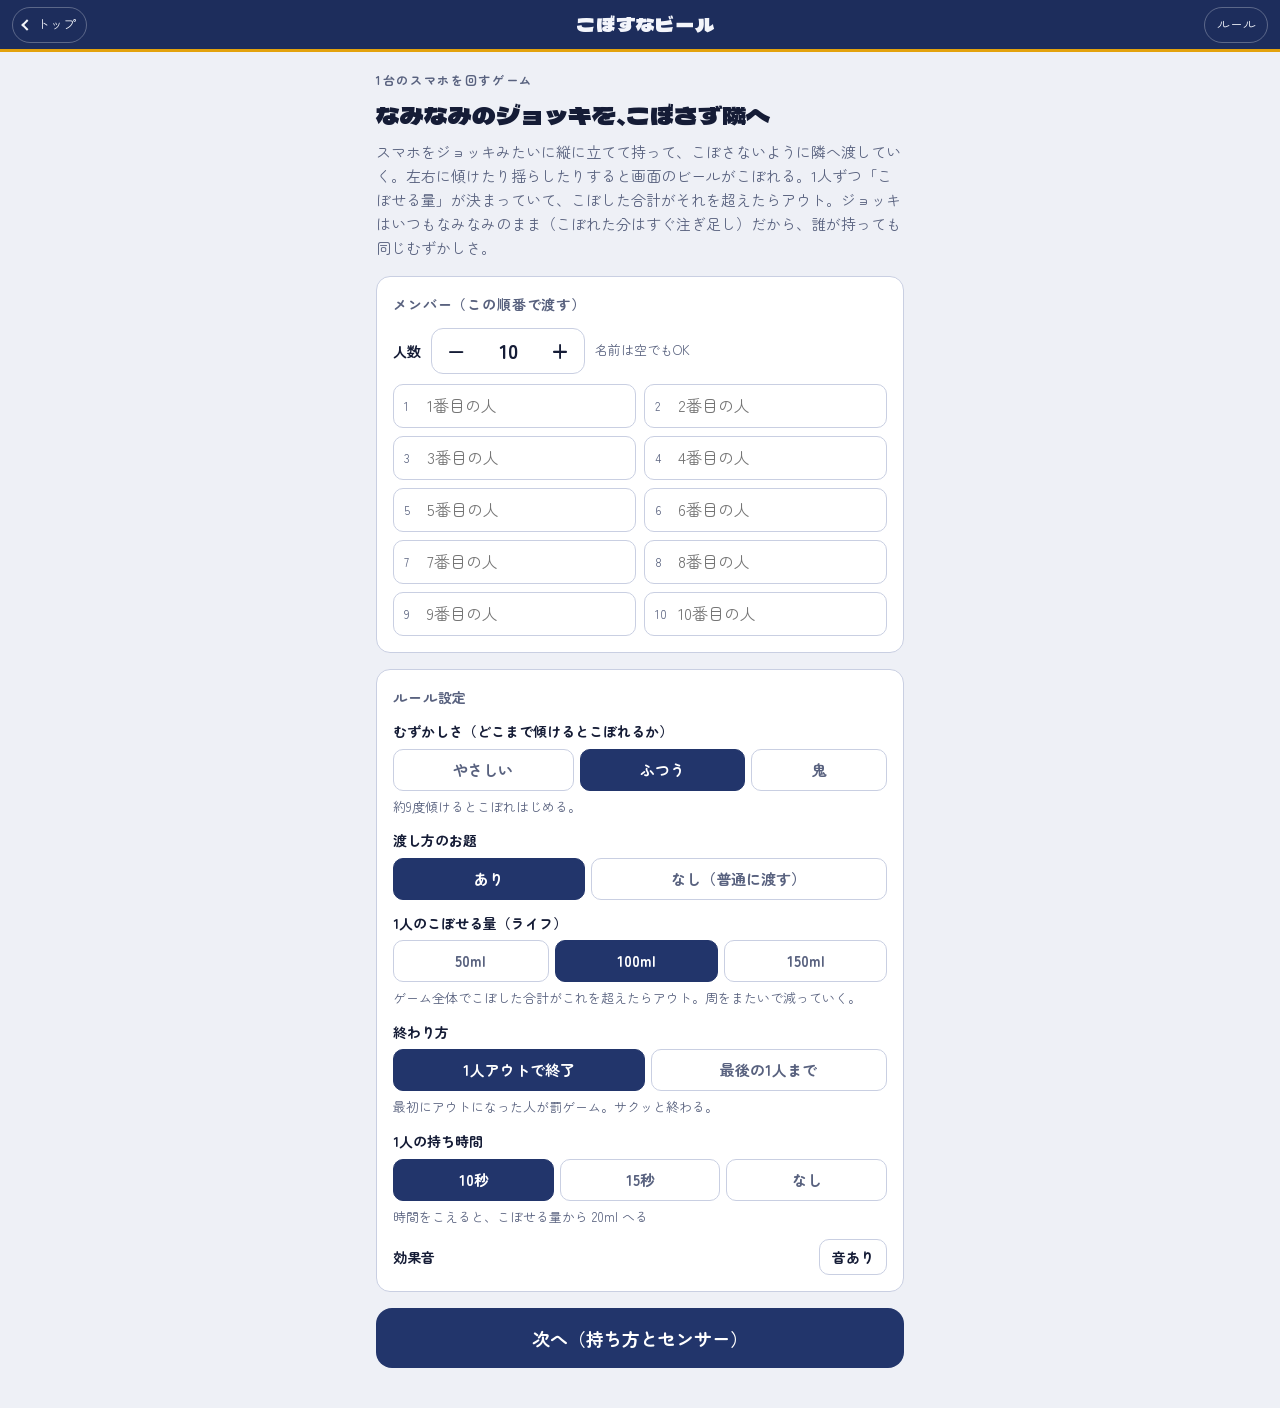
==== beer.html @ b851394b "旅宴ゲーム 旅先の宴会で遊ぶ、iPhoneのブラウザだけで動く5つのゲーム。  Co-Authored-By: Claude Opus 5.5 <noreply@anthropic.com> Clau" ====
<!doctype html>
<html lang="ja">
<head>
<meta charset="utf-8">
<meta name="viewport" content="width=device-width,initial-scale=1,viewport-fit=cover">
<meta name="claude:viewport-fit-sides" content="cover">
<meta name="apple-mobile-web-app-capable" content="yes">
<meta name="theme-color" content="#1d2d5c">
<title>こぼすなビール</title>
<link rel="preconnect" href="https://fonts.googleapis.com">
<link rel="preconnect" href="https://fonts.gstatic.com" crossorigin>
<link rel="stylesheet" href="https://fonts.googleapis.com/css2?family=Dela+Gothic+One&family=Zen+Maru+Gothic:wght@500;700&display=swap">
<style>
/* 旅宴ゲーム 共通スタイル
   旅館の夜：藍の浴衣 × 生ビールの金 × 木札。
   レイアウト：上に細いヘッダー、中央にゲーム、下に親指で押せる大きな操作ボタン */
:root{
  --bg:#eef0f6;
  --surface:#ffffff;
  --surface-2:#e3e7f2;
  --fg:#151c36;
  --muted:#59627f;
  --line:#c9cfe2;
  --ai:#22356b;
  --on-ai:#ffffff;
  --gold:#e3a20d;
  --gold-soft:#fbecc2;
  --on-gold:#2b1d00;
  --wood:#ead8b3;
  --wood-edge:#c4a46c;
  --on-wood:#2a2014;
  --primary:#22356b;
  --on-primary:#ffffff;
  --good:#17804f;
  --good-soft:#d9f2e5;
  --bad:#c3352b;
  --bad-soft:#fbe1de;
  --head-bg:#1d2d5c;
  --head-fg:#f3f5fb;
  --scrim:rgba(13,20,48,.55);
  --paper:#ffffff;
  --shadow:0 1px 2px rgba(21,28,54,.08),0 8px 24px rgba(21,28,54,.08);
  --f-display:"Dela Gothic One","Hiragino Maru Gothic ProN","Hiragino Sans","Noto Sans JP","Noto Sans CJK JP",sans-serif;
  --f-body:"Hiragino Maru Gothic ProN","Zen Maru Gothic","Hiragino Sans","Noto Sans JP","Noto Sans CJK JP",system-ui,sans-serif;
  --r:14px;
}
@media (prefers-color-scheme: dark){
  :root:not([data-theme="light"]){
    --bg:#0d1430;--surface:#162047;--surface-2:#1f2b5a;--fg:#eef1fb;--muted:#a2abc9;--line:#2e3c74;
    --ai:#9db1f0;--on-ai:#0b1230;--gold:#f4bb2a;--gold-soft:#3b300f;--on-gold:#1f1500;
    --wood:#3d3323;--wood-edge:#6a5534;--on-wood:#f4e7cc;--primary:#9db1f0;--on-primary:#0b1230;
    --good:#43c98e;--good-soft:#123a2a;--bad:#ff7466;--bad-soft:#47201d;--head-bg:#0a1026;--head-fg:#eef1fb;
    --scrim:rgba(0,0,0,.6);--paper:#ffffff;--shadow:none;color-scheme:dark;
  }
}
:root[data-theme="dark"]{
  --bg:#0d1430;--surface:#162047;--surface-2:#1f2b5a;--fg:#eef1fb;--muted:#a2abc9;--line:#2e3c74;
  --ai:#9db1f0;--on-ai:#0b1230;--gold:#f4bb2a;--gold-soft:#3b300f;--on-gold:#1f1500;
  --wood:#3d3323;--wood-edge:#6a5534;--on-wood:#f4e7cc;--primary:#9db1f0;--on-primary:#0b1230;
  --good:#43c98e;--good-soft:#123a2a;--bad:#ff7466;--bad-soft:#47201d;--head-bg:#0a1026;--head-fg:#eef1fb;
  --scrim:rgba(0,0,0,.6);--paper:#ffffff;--shadow:none;color-scheme:dark;
}
*,*::before,*::after{box-sizing:border-box}
html{height:100%;padding-top:env(safe-area-inset-top,0px);padding-bottom:env(safe-area-inset-bottom,0px);-webkit-text-size-adjust:100%}
body{margin:0;min-height:100%;background:var(--bg);color:var(--fg);font-family:var(--f-body);font-size:16px;line-height:1.6;-webkit-tap-highlight-color:transparent}
body::before{content:"";position:fixed;inset:0 0 auto;height:env(safe-area-inset-top,0px);z-index:30;background:var(--head-bg)}
[hidden]{display:none!important}
img{max-width:100%}
button,input,select,textarea{font:inherit;color:inherit}
button{cursor:pointer;touch-action:manipulation}
:focus-visible{outline:3px solid var(--gold);outline-offset:2px}

/* ヘッダー */
.bar{position:sticky;top:env(safe-area-inset-top,0px);z-index:20;display:flex;align-items:center;gap:8px;min-height:52px;background:var(--head-bg);color:var(--head-fg);padding-left:max(12px,env(safe-area-inset-left,0px));padding-right:max(12px,env(safe-area-inset-right,0px));border-bottom:3px solid var(--gold)}
.bar-title{flex:1;margin:0;font-family:var(--f-display);font-weight:400;font-size:19px;letter-spacing:.04em;line-height:1.2;text-align:center;white-space:nowrap;overflow:hidden;text-overflow:ellipsis}
.bar-back,.bar-btn{flex:0 0 auto;min-width:64px;min-height:36px;display:inline-flex;align-items:center;justify-content:center;padding:4px 10px;border-radius:999px;border:1px solid rgba(255,255,255,.28);background:transparent;color:var(--head-fg);font-size:13px;text-decoration:none}
.bar-back::before{content:"";width:8px;height:8px;border-left:2px solid currentColor;border-bottom:2px solid currentColor;transform:rotate(45deg);margin-right:6px}

/* 本体 */
.wrap{max-width:560px;margin:0 auto;padding-left:max(16px,env(safe-area-inset-left,0px));padding-right:max(16px,env(safe-area-inset-right,0px));padding-block:18px 40px}
.screen{display:flex;flex-direction:column;gap:16px}
.fill-app{height:100%;display:flex;flex-direction:column}
.fill-app .wrap{flex:1;min-height:0;width:100%;display:flex;flex-direction:column}
.fill-app .screen.fill{flex:1;min-height:0}

.eyebrow{margin:0;font-size:12px;letter-spacing:.14em;color:var(--muted);font-weight:700}
.h2{margin:0;font-family:var(--f-display);font-weight:400;font-size:24px;line-height:1.3;text-wrap:balance}
.h3{margin:0;font-size:17px;font-weight:700;line-height:1.4}
.lead{margin:0;color:var(--muted);font-size:15px}
.muted{color:var(--muted)}
.small{font-size:13px}
.center{text-align:center}
.num{font-variant-numeric:tabular-nums}
.stack{display:flex;flex-direction:column;gap:10px}
.row{display:flex;gap:10px;align-items:center;flex-wrap:wrap}
.row > *{min-width:0}
.spacer{flex:1}

.panel{background:var(--surface);border:1px solid var(--line);border-radius:var(--r);padding:16px;display:flex;flex-direction:column;gap:12px}
.panel-title{margin:0;font-size:14px;font-weight:700;color:var(--muted);letter-spacing:.06em}

/* ボタン */
.btn{display:inline-flex;align-items:center;justify-content:center;gap:8px;min-height:48px;padding:10px 18px;border-radius:12px;border:1px solid var(--line);background:var(--surface);color:var(--fg);font-weight:700;font-size:16px;line-height:1.3;text-align:center;text-decoration:none;user-select:none;-webkit-user-select:none;transition:transform .08s ease,filter .15s ease}
.btn:active{transform:scale(.98)}
.btn:disabled{opacity:.45;pointer-events:none}
.btn.primary{background:var(--primary);color:var(--on-primary);border-color:transparent}
.btn.gold{background:var(--gold);color:var(--on-gold);border-color:transparent}
.btn.danger{background:var(--bad);color:#fff;border-color:transparent}
.btn.ghost{background:transparent}
.btn.big{width:100%;min-height:60px;font-size:18px;border-radius:16px}
.btn.wide{width:100%}
.btn.sm{min-height:36px;padding:6px 12px;font-size:14px;border-radius:10px}
.actions{display:flex;flex-direction:column;gap:10px}

/* 入力 */
.field{display:flex;flex-direction:column;gap:6px}
.field > label,.label{font-size:14px;font-weight:700}
.input,.textarea{width:100%;min-height:48px;padding:10px 12px;border-radius:12px;border:1px solid var(--line);background:var(--surface);font-size:17px;line-height:1.5}
.textarea{min-height:110px;resize:vertical;font-size:15px;word-break:break-all}
.input:focus,.textarea:focus{border-color:var(--ai);outline:none;box-shadow:0 0 0 3px color-mix(in srgb,var(--ai) 25%,transparent)}
.hint{margin:0;font-size:13px;color:var(--muted)}

/* セグメント */
.seg{display:flex;flex-wrap:wrap;gap:6px}
.seg button{flex:1 1 auto;min-height:42px;padding:6px 12px;border-radius:10px;border:1px solid var(--line);background:var(--surface);font-size:15px;font-weight:700;color:var(--muted)}
.seg button[aria-pressed="true"]{background:var(--ai);border-color:var(--ai);color:var(--on-ai)}

/* 人数ステッパー */
.stepper{display:inline-flex;align-items:center;border:1px solid var(--line);border-radius:12px;overflow:hidden;background:var(--surface)}
.stepper button{width:48px;height:44px;border:0;background:transparent;font-size:22px;font-weight:700}
.stepper output{min-width:56px;text-align:center;font-size:20px;font-weight:700;font-variant-numeric:tabular-nums}
.names{display:grid;grid-template-columns:repeat(2,minmax(0,1fr));gap:8px}
.name-in{min-width:0;display:flex;align-items:center;gap:6px;border:1px solid var(--line);border-radius:10px;background:var(--surface);padding-left:10px}
.name-in span{font-size:12px;color:var(--muted);font-variant-numeric:tabular-nums;min-width:1.4em}
.name-in input{flex:1;min-width:0;width:100%;border:0;background:transparent;min-height:42px;font-size:16px;padding:4px 8px 4px 0}
.name-in input:focus{outline:none}
.name-in:focus-within{border-color:var(--ai)}

/* ピル・バッジ */
.pill{display:inline-flex;align-items:center;gap:6px;padding:4px 12px;border-radius:999px;background:var(--surface-2);font-size:14px;font-weight:700;font-variant-numeric:tabular-nums}
.pill.gold{background:var(--gold);color:var(--on-gold)}
.pill.warn{background:var(--bad);color:#fff}
.tag{display:inline-block;padding:2px 8px;border-radius:6px;background:var(--gold-soft);color:var(--fg);font-size:12px;font-weight:700}

/* 大きな名前表示 */
.big-name{font-family:var(--f-display);font-weight:400;font-size:clamp(34px,11vw,52px);line-height:1.2;text-align:center;word-break:break-all;margin:0}

/* モーダル */
.modal{position:fixed;inset:0;z-index:50;background:var(--scrim);display:flex;align-items:flex-end;justify-content:center;padding:16px;padding-bottom:max(16px,env(safe-area-inset-bottom,0px))}
.modal-card{width:100%;max-width:520px;max-height:85vh;overflow:auto;background:var(--surface);color:var(--fg);border-radius:18px;padding:20px;display:flex;flex-direction:column;gap:14px;animation:rise .18s ease-out}
.modal-msg{margin:0;font-size:17px;line-height:1.6;white-space:pre-wrap}
.modal-actions{display:flex;gap:10px}
.modal-actions .btn{flex:1}
.rules h3{margin:8px 0 0;font-size:16px}
.rules p,.rules ul,.rules ol{margin:0;font-size:15px}
.rules ul,.rules ol{padding-left:1.3em}
.rules li+li{margin-top:4px}
@keyframes rise{from{transform:translateY(16px);opacity:.4}to{transform:none;opacity:1}}

/* トースト */
.toast{position:fixed;left:50%;bottom:calc(20px + env(safe-area-inset-bottom,0px));transform:translate(-50%,20px);z-index:60;max-width:calc(100% - 32px);padding:10px 16px;border-radius:12px;background:var(--fg);color:var(--bg);font-size:14px;font-weight:700;opacity:0;pointer-events:none;transition:opacity .2s,transform .2s;text-align:center}
.toast.show{opacity:1;transform:translate(-50%,0)}

/* コード表示 */
.code-box{font-family:ui-monospace,Menlo,monospace;font-size:12px;line-height:1.4;min-height:84px;max-height:140px;word-break:break-all}

@media (prefers-reduced-motion: reduce){
  *,*::before,*::after{animation-duration:.01ms!important;transition-duration:.01ms!important}
}

.m0{margin:0}
body.fill-app{height:100%;overflow:hidden;overscroll-behavior:none}
.fill-app .wrap{padding-block:10px 12px}
.steps{display:flex;flex-direction:column;gap:12px}
.step-no{display:inline-grid;place-items:center;width:28px;height:28px;border-radius:50%;background:var(--ai);color:var(--on-ai);font-weight:700;font-size:14px;flex:0 0 auto}
.status{font-size:15px;font-weight:700}
.status.ok{color:var(--good)}
.status.ng{color:var(--bad)}
.notice{background:var(--gold-soft);border-radius:12px;padding:12px 14px;font-size:14px;line-height:1.6;margin:0}
.notice.alert{background:var(--bad-soft);border:1px solid var(--bad)}
.notice b{display:block;font-size:15px;margin-bottom:2px}
.hold{display:grid;grid-template-columns:96px minmax(0,1fr);gap:14px;align-items:center}
.hold svg{width:96px;height:auto;display:block}

/* プレイ画面 */
.play{gap:8px}
.holder{display:flex;align-items:flex-end;gap:10px}
.holder .who{flex:1;min-width:0;display:flex;flex-direction:column}
.who-name{font-family:var(--f-display);font-size:30px;line-height:1.15;word-break:break-all;margin:0}
.timer.low{background:var(--bad);color:#fff}
.odai{align-self:flex-start;max-width:100%;padding:6px 12px;border-radius:10px;background:var(--gold);color:var(--on-gold);font-weight:700;font-size:15px;line-height:1.4}
.mug-box{flex:1;min-height:0;position:relative;border-radius:18px;touch-action:none;-webkit-user-select:none;user-select:none;-webkit-touch-callout:none;transition:box-shadow .15s}
.mug-box.spill{box-shadow:inset 0 0 0 4px var(--bad)}
#mug{display:block;position:absolute;inset:0;width:100%;height:100%;touch-action:none}
.finger-hint{position:absolute;left:8px;right:8px;bottom:6px;text-align:center;font-size:12px;color:var(--muted);pointer-events:none}
.stats{display:grid;grid-template-columns:1fr 1fr;gap:8px}
.stat{background:var(--surface);border:1px solid var(--line);border-radius:12px;padding:6px 12px;display:flex;flex-direction:column;line-height:1.3}
.stat span{font-size:12px;color:var(--muted);font-weight:700}
.stat b{font-size:24px;font-variant-numeric:tabular-nums}
.stat b small{font-size:14px;margin-left:2px}
.stat.hot b{color:var(--bad)}
.life-bar{height:6px;border-radius:3px;background:var(--surface-2);overflow:hidden;margin-top:4px}
.life-bar i{display:block;height:100%;background:var(--good);transition:width .15s}
.stat.hot .life-bar i{background:var(--bad)}
.out-card{display:flex;flex-direction:column;align-items:center;gap:6px;text-align:center}
.out-card .big{font-family:var(--f-display);font-size:44px;color:var(--bad);line-height:1.1}
.loser.win .ml{color:var(--good)}
.landscape-warn{display:none}
@media (orientation: landscape) and (max-height: 520px){
  .fill-app .landscape-warn{display:flex;position:fixed;inset:0;z-index:40;background:var(--bg);align-items:center;justify-content:center;font-size:18px;font-weight:700;padding:24px;text-align:center;line-height:1.6}
}

/* 結果 */
.loser{display:flex;flex-direction:column;align-items:center;gap:4px;padding:18px 12px;border-radius:var(--r);background:var(--surface);border:1px solid var(--line)}
.loser .ml{font-family:var(--f-display);font-size:22px;color:var(--bad);text-align:center;white-space:pre-line;line-height:1.4}
.batsu{margin:0;padding:10px 14px;border-radius:12px;background:var(--gold-soft);font-weight:700;text-align:center}
.rank{list-style:none;margin:0;padding:0;display:flex;flex-direction:column;gap:10px}
.rank li{display:grid;grid-template-columns:2em minmax(0,1fr) auto;gap:4px 10px;align-items:center}
.rank .pos{font-weight:700;color:var(--muted);font-variant-numeric:tabular-nums;text-align:right}
.rank .nm{font-weight:700;word-break:break-all}
.rank .val{font-variant-numeric:tabular-nums;font-weight:700}
.rank .meter{grid-column:2 / span 2;height:8px;border-radius:4px;background:var(--surface-2);overflow:hidden}
.rank .meter i{display:block;height:100%;background:var(--gold)}
.rank li:first-child .meter i{background:var(--bad)}
.nomiss{display:inline-block;margin-left:6px;padding:0 6px;border-radius:6px;background:var(--good-soft);color:var(--good);font-size:12px}
</style>
</head>
<body>
<header class="bar">
  <a class="bar-back" href="index.html">トップ</a>
  <h1 class="bar-title">こぼすなビール</h1>
  <button class="bar-btn" id="helpBtn" type="button">ルール</button>
</header>
<div class="landscape-warn">画面が横向きになったよ。<br>コントロールセンターで「画面縦向きのロック」をオンにしてね</div>

<main class="wrap">
  <!-- 準備 -->
  <section id="sSetup" class="screen">
    <div class="stack">
      <p class="eyebrow">1台のスマホを回すゲーム</p>
      <h2 class="h2">なみなみのジョッキを、こぼさず隣へ</h2>
      <p class="lead">スマホをジョッキみたいに縦に立てて持って、こぼさないように隣へ渡していく。左右に傾けたり揺らしたりすると画面のビールがこぼれる。1人ずつ「こぼせる量」が決まっていて、こぼした合計がそれを超えたらアウト。ジョッキはいつもなみなみのまま（こぼれた分はすぐ注ぎ足し）だから、誰が持っても同じむずかしさ。</p>
    </div>
    <div class="panel">
      <p class="panel-title">メンバー（この順番で渡す）</p>
      <div id="players" class="stack"></div>
    </div>
    <div class="panel">
      <p class="panel-title">ルール設定</p>
      <div class="field"><span class="label">むずかしさ（どこまで傾けるとこぼれるか）</span>
        <div class="seg" id="optDiff"><button type="button" data-v="easy">やさしい</button><button type="button" data-v="normal">ふつう</button><button type="button" data-v="oni">鬼</button></div>
        <p class="hint" id="diffHint"></p>
      </div>
      <div class="field"><span class="label">渡し方のお題</span>
        <div class="seg" id="optOdai"><button type="button" data-v="on">あり</button><button type="button" data-v="off">なし（普通に渡す）</button></div>
      </div>
      <div class="field"><span class="label">1人のこぼせる量（ライフ）</span>
        <div class="seg" id="optLife"><button type="button" data-v="50">50ml</button><button type="button" data-v="100">100ml</button><button type="button" data-v="150">150ml</button></div>
        <p class="hint">ゲーム全体でこぼした合計がこれを超えたらアウト。周をまたいで減っていく。</p>
      </div>
      <div class="field"><span class="label">終わり方</span>
        <div class="seg" id="optMode"><button type="button" data-v="sudden">1人アウトで終了</button><button type="button" data-v="survival">最後の1人まで</button></div>
        <p class="hint" id="modeHint"></p>
      </div>
      <div class="field"><span class="label">1人の持ち時間</span>
        <div class="seg" id="optTime"><button type="button" data-v="10">10秒</button><button type="button" data-v="15">15秒</button><button type="button" data-v="0">なし</button></div>
        <p class="hint">時間をこえると、こぼせる量から 20ml へる</p>
      </div>
      <div class="row"><span class="label">効果音</span><span class="spacer"></span><button class="btn sm" id="soundBtn" type="button">音あり</button></div>
    </div>
    <button class="btn big primary" id="toReady" type="button">次へ（持ち方とセンサー）</button>
  </section>

  <!-- 持ち方とセンサー -->
  <section id="sReady" class="screen" hidden>
    <div class="stack">
      <p class="eyebrow">はじめる前に</p>
      <h2 class="h2">持ち方とセンサーの準備</h2>
    </div>
    <p class="notice alert" id="frameNotice" hidden><b>いまは傾きセンサーが使えない画面だよ</b>claude.ai の中で開いていると、iPhoneの傾きセンサーがブロックされる。本番は、ゲームのURLを Safari で直接開いてね。ここでは指でジョッキを傾ける「指モード」でお試しできるよ。</p>
    <div class="steps">
      <div class="panel">
        <div class="row"><span class="step-no">1</span><span class="h3">ジョッキみたいに縦に持つ</span></div>
        <div class="hold">
          <svg viewBox="0 0 96 110" role="img" aria-label="スマホを縦に立てて、左右に傾けるとこぼれる">
            <path d="M18 30 A40 40 0 0 1 32 14" fill="none" stroke="var(--muted)" stroke-width="2.5" stroke-linecap="round"/>
            <path d="M78 30 A40 40 0 0 0 64 14" fill="none" stroke="var(--muted)" stroke-width="2.5" stroke-linecap="round"/>
            <path d="M28 18 L32 14 L35 20" fill="none" stroke="var(--muted)" stroke-width="2.5" stroke-linecap="round" stroke-linejoin="round"/>
            <path d="M68 18 L64 14 L61 20" fill="none" stroke="var(--muted)" stroke-width="2.5" stroke-linecap="round" stroke-linejoin="round"/>
            <rect x="30" y="24" width="36" height="72" rx="7" fill="var(--surface)" stroke="var(--fg)" stroke-width="2.5"/>
            <rect x="35" y="52" width="26" height="38" rx="3" fill="var(--gold)"/>
            <rect x="35" y="46" width="26" height="8" rx="3" fill="var(--surface-2)" stroke="var(--line)"/>
          </svg>
          <p class="m0 small">画面を自分に向けて、スマホを縦に立てる。<b>左右に傾けるとこぼれる</b>。少し手前に倒して画面をのぞくのはOK。</p>
        </div>
      </div>
      <div class="panel">
        <div class="row"><span class="step-no">2</span><span class="h3">画面の向きをロック</span></div>
        <p class="m0 small">画面の右上から下にスワイプしてコントロールセンターを出して、「画面縦向きのロック」をオン（ホームボタンのある機種は画面の下から上にスワイプ）。オフのままだと、傾けた時に画面が横向きになっちゃう。</p>
      </div>
      <div class="panel">
        <div class="row"><span class="step-no">3</span><span class="h3">センサーをオンにする</span></div>
        <p class="m0 small">センサーを使っていいか聞かれたら「許可」を押してね。</p>
        <button class="btn primary" id="senBtn" type="button">センサーをオンにする</button>
        <p class="status m0" id="senStatus" role="status"></p>
      </div>
    </div>
    <div class="actions">
      <button class="btn" id="practiceBtn" type="button" disabled>ためしに持ってみる（練習）</button>
      <button class="btn big gold" id="startBtn" type="button" disabled>スタート</button>
      <button class="btn ghost" id="fingerBtn" type="button">センサーなしで遊ぶ（指モード）</button>
    </div>
  </section>

  <!-- プレイ -->
  <section id="sPlay" class="screen fill play" hidden>
    <div class="holder">
      <div class="who"><span class="eyebrow" id="pTurn">持ってる人</span><p class="who-name" id="pName">-</p></div>
      <span class="pill timer num" id="pTimer" hidden>10</span>
    </div>
    <p class="odai m0" id="pOdai" hidden></p>
    <div class="mug-box" id="mugBox">
      <canvas id="mug" aria-label="横から見たビールジョッキ。スマホを傾けるとこぼれる"></canvas>
      <span class="finger-hint" id="fingerHint" hidden>指モード：画面を左右にドラッグするとジョッキが傾くよ</span>
    </div>
    <div class="stats">
      <div class="stat"><span id="pLapLabel">いま</span><b class="num" id="pLap">1周目</b></div>
      <div class="stat" id="pLifeBox"><span id="pLifeLabel">こぼせる量 のこり</span><b class="num" id="pLife">100<small>ml</small></b><span class="life-bar" aria-hidden="true"><i id="pLifeBar" style="width:100%"></i></span></div>
    </div>
    <button class="btn big gold" id="passBtn" type="button">受け取った！</button>
  </section>

  <!-- 結果 -->
  <section id="sResult" class="screen" hidden>
    <div class="stack"><p class="eyebrow">結果</p><h2 class="h2" id="resTitle">いちばんこぼしたのは…</h2></div>
    <div class="loser" id="loserBox"><p class="big-name" id="loserName">-</p><span class="ml num" id="loserMl"></span></div>
    <p class="batsu" id="batsu"></p>
    <div class="panel">
      <p class="panel-title" id="rankTitle">こぼした量ランキング</p>
      <ol class="rank" id="rankList"></ol>
      <p class="hint" id="leftNote"></p>
    </div>
    <div class="actions">
      <button class="btn big primary" id="againKeep" type="button">同じメンバーでもう1回</button>
      <button class="btn wide ghost" id="backSetup" type="button">メンバー・設定を変える</button>
    </div>
  </section>
</main>

<script>
/* 旅宴ゲーム 共通スクリプト（ネット不要で動く部品だけ） */
const $ = (s, r = document) => r.querySelector(s);
const $$ = (s, r = document) => [...r.querySelectorAll(s)];

function h(tag, props, ...kids) {
  const e = document.createElement(tag);
  for (const [k, v] of Object.entries(props || {})) {
    if (v == null || v === false) continue;
    if (k === 'class') e.className = v;
    else if (k === 'text') e.textContent = v;
    else if (k === 'html') e.innerHTML = v;
    else if (k.startsWith('on') && typeof v === 'function') e.addEventListener(k.slice(2), v);
    else if (k === 'style') e.style.cssText = v;
    else e.setAttribute(k, v === true ? '' : v);
  }
  for (const kid of kids.flat(Infinity)) {
    if (kid == null || kid === false) continue;
    e.append(kid.nodeType ? kid : document.createTextNode(String(kid)));
  }
  return e;
}

/* 端末内の保存（使えない環境でも落ちない） */
const store = {
  get(k, d) { try { const v = localStorage.getItem(k); return v == null ? d : JSON.parse(v); } catch (e) { return d; } },
  set(k, v) { try { localStorage.setItem(k, JSON.stringify(v)); return true; } catch (e) { return false; } },
  del(k) { try { localStorage.removeItem(k); } catch (e) {} }
};

/* 合言葉から毎回同じ乱数を作る */
function hashStr(str) {
  let h1 = 1779033703, h2 = 3144134277, h3 = 1013904242, h4 = 2773480762;
  for (let i = 0, k; i < str.length; i++) {
    k = str.charCodeAt(i);
    h1 = h2 ^ Math.imul(h1 ^ k, 597399067);
    h2 = h3 ^ Math.imul(h2 ^ k, 2869860233);
    h3 = h4 ^ Math.imul(h3 ^ k, 951274213);
    h4 = h1 ^ Math.imul(h4 ^ k, 2716044179);
  }
  h1 = Math.imul(h3 ^ (h1 >>> 18), 597399067);
  h2 = Math.imul(h4 ^ (h2 >>> 22), 2869860233);
  return ((h1 ^ h2) >>> 0);
}
function rng(seed) {
  let a = typeof seed === 'number' ? seed >>> 0 : hashStr(String(seed));
  return function () {
    a |= 0; a = (a + 0x6D2B79F5) | 0;
    let t = Math.imul(a ^ (a >>> 15), 1 | a);
    t = (t + Math.imul(t ^ (t >>> 7), 61 | t)) ^ t;
    return ((t ^ (t >>> 14)) >>> 0) / 4294967296;
  };
}
function shuffle(arr, rand = Math.random) {
  const a = arr.slice();
  for (let i = a.length - 1; i > 0; i--) { const j = Math.floor(rand() * (i + 1)); [a[i], a[j]] = [a[j], a[i]]; }
  return a;
}
function pick(arr, rand = Math.random) { return arr[Math.floor(rand() * arr.length)]; }
function randomId(len = 6) {
  const cs = 'ABCDEFGHJKLMNPQRSTUVWXYZ23456789';
  let s = '';
  const buf = new Uint32Array(len);
  (window.crypto || {}).getRandomValues ? crypto.getRandomValues(buf) : buf.forEach((_, i) => buf[i] = Math.random() * 1e9);
  for (let i = 0; i < len; i++) s += cs[buf[i] % cs.length];
  return s;
}
const clamp = (v, a, b) => Math.max(a, Math.min(b, v));

/* LINEで送れる「コード」にする（圧縮→base64url、最後に ~） */
function b64u(bytes) {
  let s = '';
  for (let i = 0; i < bytes.length; i += 0x8000) s += String.fromCharCode.apply(null, bytes.subarray(i, i + 0x8000));
  return btoa(s).replace(/\+/g, '-').replace(/\//g, '_').replace(/=+$/, '');
}
function unb64u(str) {
  str = str.replace(/-/g, '+').replace(/_/g, '/');
  while (str.length % 4) str += '=';
  const bin = atob(str);
  const b = new Uint8Array(bin.length);
  for (let i = 0; i < bin.length; i++) b[i] = bin.charCodeAt(i);
  return b;
}
async function pipeBytes(bytes, stream) {
  const s = new Blob([bytes]).stream().pipeThrough(stream);
  return new Uint8Array(await new Response(s).arrayBuffer());
}
async function encodeCode(prefix, obj) {
  const raw = new TextEncoder().encode(JSON.stringify(obj));
  if (typeof CompressionStream !== 'undefined') {
    try {
      const z = await pipeBytes(raw, new CompressionStream('deflate-raw'));
      if (z.length < raw.length) return prefix + '.z' + b64u(z) + '~';
    } catch (e) {}
  }
  return prefix + '.r' + b64u(raw) + '~';
}
/* 貼り付けた文章からコードを全部取り出す（LINEの名前や時刻が混ざってもOK） */
async function decodeCodes(text, prefix) {
  const flat = String(text || '').replace(/\s+/g, '');
  const re = new RegExp(prefix.replace(/\./g, '\\.') + '\\.([zr])([A-Za-z0-9_-]+)~', 'g');
  const out = [];
  let m;
  while ((m = re.exec(flat))) {
    try {
      let bytes = unb64u(m[2]);
      if (m[1] === 'z') {
        if (typeof DecompressionStream === 'undefined') throw new Error('old');
        bytes = await pipeBytes(bytes, new DecompressionStream('deflate-raw'));
      }
      out.push(JSON.parse(new TextDecoder().decode(bytes)));
    } catch (e) { out.push({ __error: e.message === 'old' ? 'old' : 'broken' }); }
  }
  return out;
}

/* 画面の切り替え */
function show(id) {
  $$('.screen').forEach(s => { s.hidden = s.id !== id; });
  window.scrollTo(0, 0);
}

/* トースト・確認ダイアログ（ブラウザの confirm は使わない） */
function toast(msg, ms = 2200) {
  let t = $('#toast');
  if (!t) { t = h('div', { id: 'toast', class: 'toast', role: 'status', 'aria-live': 'polite' }); document.body.append(t); }
  t.textContent = msg;
  t.classList.add('show');
  clearTimeout(t._t);
  t._t = setTimeout(() => t.classList.remove('show'), ms);
}
function ask(msg, opt = {}) {
  const { ok = 'OK', cancel = 'やめる', danger = false } = opt;
  return new Promise(res => {
    const prev = document.activeElement;
    const close = v => { dlg.remove(); if (prev && prev.focus) prev.focus(); res(v); };
    const okBtn = h('button', { class: 'btn ' + (danger ? 'danger' : 'primary'), onclick: () => close(true) }, ok);
    const dlg = h('div', { class: 'modal', role: 'dialog', 'aria-modal': 'true', onclick: e => { if (e.target === dlg && cancel) close(false); } },
      h('div', { class: 'modal-card' },
        h('p', { class: 'modal-msg' }, msg),
        h('div', { class: 'modal-actions' }, cancel ? h('button', { class: 'btn', onclick: () => close(false) }, cancel) : null, okBtn)));
    document.body.append(dlg);
    okBtn.focus();
  });
}
function sheet(title, bodyNode) {
  const dlg = h('div', { class: 'modal', role: 'dialog', 'aria-modal': 'true', 'aria-label': title, onclick: e => { if (e.target === dlg) dlg.remove(); } },
    h('div', { class: 'modal-card rules' },
      h('h2', { class: 'h2' }, title),
      bodyNode,
      h('button', { class: 'btn primary wide', onclick: () => dlg.remove() }, 'とじる')));
  document.body.append(dlg);
  $('button', dlg).focus();
}

/* コピー・共有 */
async function copyText(text, fallbackEl) {
  try {
    await navigator.clipboard.writeText(text);
    toast('コピーした！LINEに貼りつけて送ってね');
    return true;
  } catch (e) {
    if (fallbackEl) { fallbackEl.focus(); fallbackEl.select(); try { fallbackEl.setSelectionRange(0, text.length); } catch (_) {} }
    toast('自動でコピーできなかったから、文字を長押しして「コピー」してね', 3600);
    return false;
  }
}
async function shareText(text, fallbackEl) {
  if (navigator.share) {
    try { await navigator.share({ text }); return true; }
    catch (e) { if (e && e.name === 'AbortError') return false; }
  }
  return copyText(text, fallbackEl);
}

/* 効果音（最初のタップ後に鳴る） */
const Sound = (() => {
  let ctx = null;
  let on = store.get('tabi.sound', true);
  function ac() {
    if (!on) return null;
    if (!ctx) { const C = window.AudioContext || window.webkitAudioContext; if (!C) return null; try { ctx = new C(); } catch (e) { return null; } }
    if (ctx.state === 'suspended') ctx.resume();
    return ctx;
  }
  function tone(freq, dur = 0.12, type = 'sine', vol = 0.2, when = 0) {
    const c = ac(); if (!c) return;
    const o = c.createOscillator(), g = c.createGain();
    o.type = type; o.frequency.value = freq;
    const t = c.currentTime + when;
    g.gain.setValueAtTime(0.0001, t);
    g.gain.exponentialRampToValueAtTime(vol, t + 0.01);
    g.gain.exponentialRampToValueAtTime(0.0001, t + dur);
    o.connect(g).connect(c.destination);
    o.start(t); o.stop(t + dur + 0.03);
  }
  function noise(dur = 0.3, vol = 0.2, freq = 1000, when = 0) {
    const c = ac(); if (!c) return;
    const len = Math.floor(c.sampleRate * dur);
    const buf = c.createBuffer(1, len, c.sampleRate);
    const d = buf.getChannelData(0);
    for (let i = 0; i < len; i++) d[i] = (Math.random() * 2 - 1) * (1 - i / len);
    const src = c.createBufferSource(); src.buffer = buf;
    const f = c.createBiquadFilter(); f.type = 'bandpass'; f.frequency.value = freq; f.Q.value = 0.8;
    const g = c.createGain(); g.gain.value = vol;
    src.connect(f).connect(g).connect(c.destination);
    src.start(c.currentTime + when);
  }
  return {
    get on() { return on; },
    set on(v) { on = !!v; store.set('tabi.sound', on); },
    unlock() { ac(); },
    tick() { tone(880, 0.05, 'square', 0.05); },
    pop() { tone(660, 0.07, 'triangle', 0.12); },
    ding() { tone(988, 0.14, 'sine', 0.2); tone(1319, 0.28, 'sine', 0.16, 0.11); },
    buzz() { tone(150, 0.4, 'sawtooth', 0.12); },
    splash() { noise(0.28, 0.22, 800); },
    fanfare() { [523, 659, 784, 1047].forEach((f, i) => tone(f, i === 3 ? 0.5 : 0.18, 'triangle', 0.18, i * 0.12)); },
    drum(n = 18) { for (let i = 0; i < n; i++) noise(0.06, 0.08 + i * 0.008, 180 + i * 6, i * 0.07); }
  };
})();
document.addEventListener('pointerdown', () => Sound.unlock(), { once: true });

/* 画面が暗くならないようにする（使えない端末では何もしない） */
const Wake = {
  want: false, lock: null,
  async on() { this.want = true; if (this.lock && !this.lock.released) return; try { if ('wakeLock' in navigator && document.visibilityState === 'visible') this.lock = await navigator.wakeLock.request('screen'); } catch (e) {} },
  off() { this.want = false; try { this.lock && this.lock.release(); } catch (e) {} this.lock = null; }
};
document.addEventListener('visibilitychange', () => { if (document.visibilityState === 'visible' && Wake.want) Wake.on(); });

/* タイマー */
class Countdown {
  constructor(sec, onTick, onEnd) { this.total = sec; this.onTick = onTick; this.onEnd = onEnd; this.t0 = 0; this.id = 0; this.lastWhole = null; }
  start() {
    this.t0 = performance.now();
    this.stop();
    const loop = () => {
      const left = Math.max(0, this.total - (performance.now() - this.t0) / 1000);
      const whole = Math.ceil(left);
      if (whole !== this.lastWhole) { this.lastWhole = whole; this.onTick && this.onTick(whole, left); }
      if (left <= 0) { this.id = 0; this.onEnd && this.onEnd(); return; }
      this.id = requestAnimationFrame(loop);
    };
    this.id = requestAnimationFrame(loop);
    return this;
  }
  stop() { if (this.id) cancelAnimationFrame(this.id); this.id = 0; }
}

/* セグメント（選択ボタン） */
function bindSeg(el, value, onChange) {
  const btns = $$('button', el);
  const set = v => { btns.forEach(b => b.setAttribute('aria-pressed', String(b.dataset.v === String(v)))); };
  set(value);
  btns.forEach(b => b.addEventListener('click', () => { set(b.dataset.v); onChange(b.dataset.v); }));
  return set;
}

/* 参加者の入力（全ゲームで名前を共有） */
function PlayerEditor(root, opt = {}) {
  const min = opt.min || 2, max = opt.max || 16;
  let names = store.get('tabi.players', null);
  let count = names ? clamp(names.length, min, max) : (opt.def || 10);
  names = (names || []).slice(0, max);
  const out = h('output', { class: 'num', 'aria-live': 'polite' }, count);
  const grid = h('div', { class: 'names' });
  function render() {
    out.textContent = count;
    grid.textContent = '';
    for (let i = 0; i < count; i++) {
      const inp = h('input', { id: (opt.idPrefix || 'p') + i, type: 'text', maxlength: '10', placeholder: (i + 1) + '番目の人', value: names[i] || '', autocomplete: 'off', enterkeyhint: 'next', 'aria-label': (i + 1) + '人目の名前' });
      inp.addEventListener('input', () => { names[i] = inp.value.trim(); save(); });
      grid.append(h('label', { class: 'name-in' }, h('span', {}, i + 1), inp));
    }
  }
  function save() { store.set('tabi.players', names.slice(0, count)); }
  const minus = h('button', { type: 'button', 'aria-label': '1人へらす', onclick: () => { if (count > min) { count--; render(); save(); } } }, '−');
  const plus = h('button', { type: 'button', 'aria-label': '1人ふやす', onclick: () => { if (count < max) { count++; render(); save(); } } }, '+');
  root.append(
    h('div', { class: 'row' }, h('span', { class: 'label' }, '人数'), h('div', { class: 'stepper' }, minus, out, plus), h('span', { class: 'hint' }, '名前は空でもOK')),
    grid);
  render();
  return {
    get list() {
      const seen = {};
      return Array.from({ length: count }, (_, i) => {
        let n = (names[i] || '').trim() || ((i + 1) + '番目の人');
        if (seen[n]) { seen[n]++; n = n + seen[n]; } else seen[n] = 1;
        return n;
      });
    }
  };
}

/* ゲーム単体で開いた時用：オフライン対応（GitHub Pages などで有効、使えない環境では何もしない） */
try {
  if ('serviceWorker' in navigator && location.protocol === 'https:' && !/claude\.ai|claudeusercontent|anthropic/.test(location.hostname)) {
    navigator.serviceWorker.register('sw.js').catch(() => {});
  }
} catch (e) {}

/* 音のON/OFFボタン */
function bindSoundBtn(btn) {
  if (!btn) return;
  const paint = () => { btn.textContent = Sound.on ? '音あり' : '音なし'; btn.setAttribute('aria-pressed', String(Sound.on)); };
  paint();
  btn.addEventListener('click', () => { Sound.on = !Sound.on; paint(); if (Sound.on) Sound.pop(); });
}

</script>
<script>
'use strict';
const CAP = 500;                 // ビールの量（ml）
const HG = 1.35;                 // ジョッキの中の高さ（幅を1とした時）
const SPILL_K = 5;               // あふれる勢い
const GRACE = 0.8;               // 受け取った直後のこぼれない時間（秒）
const TIME_PENALTY = 20;
const MAX_TILT = 1.75;           // 約100度
/* むずかしさ = どれだけなみなみに注ぐか。なみなみなほど少し傾けただけでこぼれる */
const DIFF = {
  easy:   { f0: 0.908, k: 36, c: 4.0, shake: 1.2 },   // 約14度でこぼれる
  normal: { f0: 0.941, k: 44, c: 3.0, shake: 1.8 },   // 約9度
  oni:    { f0: 0.968, k: 50, c: 2.4, shake: 2.4 }    // 約5度
};
const ODAI = ['左手だけで持って渡す','目をつぶって受け取る','頭の上を通して渡す','立ち上がってから渡す','ゆっくり5秒数えてから渡す','利き手じゃない方で受け取る','渡す前にジョッキを掲げて「かんぱーい」','ひじを伸ばしたまま渡す','受け取る人は正座で','背中側から渡す','渡す人と受け取る人で見つめ合う','受け取る人は親指と人さし指だけで持つ','片足立ちで渡す','小声で実況しながら渡す','受け取ったら一回しゃがんで立つ'];
const BATSU = ['一発ギャグを1つ','変顔で写真を1枚撮られる','次のゲームの進行役','好きなタイプを発表','明日の朝いちばんにみんなを起こす係','全員の飲み物を聞いて回る係','モノマネを1つ','今年いちばん恥ずかしかった話をする','みんなの写真係（10分）','自分の長所を3つ、胸を張って言う'];

const thresholdDeg = d => Math.round(Math.atan(2 * HG * (1 - DIFF[d].f0)) * 180 / Math.PI);
const opts = Object.assign({ diff: 'normal', odai: 'on', time: '10', life: '100', mode: 'sudden' }, store.get('tabi.beer.opts', {}));
const MODE_HINT = { sudden: '最初にアウトになった人が罰ゲーム。サクッと終わる。', survival: 'アウトの人は抜けていって、最後に残った人が優勝。そのぶん長め。' };
const saveOpts = () => store.set('tabi.beer.opts', opts);
const editor = PlayerEditor($('#players'), { def: 10, min: 2, max: 16 });
const paintDiff = () => { $('#diffHint').textContent = '約' + thresholdDeg(opts.diff) + '度傾けるとこぼれはじめる。'; };
bindSeg($('#optDiff'), opts.diff, v => { opts.diff = v; saveOpts(); paintDiff(); });
bindSeg($('#optOdai'), opts.odai, v => { opts.odai = v; saveOpts(); });
bindSeg($('#optTime'), opts.time, v => { opts.time = v; saveOpts(); });
bindSeg($('#optLife'), opts.life, v => { opts.life = v; saveOpts(); });
bindSeg($('#optMode'), opts.mode, v => { opts.mode = v; saveOpts(); $('#modeHint').textContent = MODE_HINT[v]; });
$('#modeHint').textContent = MODE_HINT[opts.mode];
bindSoundBtn($('#soundBtn'));
paintDiff();

/* ===== センサー（iPhoneの重力の向きを読む） ===== */
const inFrame = (() => { try { return window.self !== window.top; } catch (e) { return true; } })();
const S = { got: false, gx: 0, gy: 0, lx: 0, sign: 0 };
const inp = { mode: 'none', fr: 0, touching: false, shake: 0 };
let sensorAttached = false;
function attachSensor() {
  if (sensorAttached) return;
  sensorAttached = true;
  window.addEventListener('devicemotion', e => {
    const g = e.accelerationIncludingGravity;
    if (!g || g.x == null || g.y == null) return;
    S.gx = g.x; S.gy = g.y; S.got = true;
    // 縦に持った時の y の符号で、端末ごとの向きの決まりをそろえる
    if (Math.abs(g.y) > 4.5 && Math.abs(g.y) > Math.abs(g.x)) S.sign = Math.sign(g.y);
    const a = e.acceleration;
    S.lx = a && a.x != null ? a.x : 0;
  });
}
/* 時計回りに傾けた角度（ラジアン）。寝かせすぎている時は null */
function phoneRoll() {
  if (!S.sign) return null;
  const x = -S.gx * S.sign, y = S.gy * S.sign;
  if (Math.hypot(x, y) < 2.5) return null;
  return Math.atan2(x, y);
}
function waitFor(fn, ms) {
  return new Promise(res => { const t0 = performance.now(); (function chk() { if (fn()) return res(true); if (performance.now() - t0 > ms) return res(false); setTimeout(chk, 80); })(); });
}
async function enableSensor() {
  const st = $('#senStatus');
  st.className = 'status m0'; st.textContent = '確認中…';
  let granted = true;
  try {
    if (typeof DeviceMotionEvent !== 'undefined' && typeof DeviceMotionEvent.requestPermission === 'function') {
      granted = (await DeviceMotionEvent.requestPermission()) === 'granted';
    }
  } catch (e) { granted = false; }
  if (granted) { attachSensor(); granted = await waitFor(() => S.got, 1500); }
  if (granted) {
    inp.mode = 'sensor';
    st.className = 'status ok m0';
    st.textContent = S.sign ? 'センサーOK。傾けるとこぼれるよ' : 'センサーOK。スマホを縦に立てて持ってね';
    Sound.ding();
  } else {
    st.className = 'status ng m0';
    st.textContent = inFrame
      ? 'claude.ai の中ではセンサーが使えない。Safariでゲームを開いてね'
      : '許可されなかった。タブを閉じて開き直すと、もう一度聞かれるよ';
    Sound.buzz();
  }
  paintReady();
}
function paintReady() {
  $('#frameNotice').hidden = !inFrame;
  const ok = inp.mode !== 'none';
  const first = editor.list[0];
  $('#startBtn').disabled = !ok;
  $('#practiceBtn').disabled = !ok;
  $('#startBtn').textContent = ok ? 'スタート（最初は' + first + '）' + (inp.mode === 'finger' ? '・指モード' : '') : 'スタート（先にセンサーをオンにしてね）';
  $('#fingerBtn').hidden = inp.mode === 'sensor';
  $('#fingerBtn').textContent = inp.mode === 'finger' ? '指モードになってるよ' : 'センサーなしで遊ぶ（指モード）';
  $('#fingerBtn').disabled = inp.mode === 'finger';
}
$('#senBtn').addEventListener('click', enableSensor);
$('#fingerBtn').addEventListener('click', () => { inp.mode = 'finger'; toast('指モードにしたよ'); paintReady(); });

/* 指モード：左右にドラッグして傾ける */
const box = $('#mugBox');
let fStart = null, fLast = null;
box.addEventListener('pointerdown', e => {
  if (inp.mode !== 'finger') return;
  e.preventDefault();
  try { box.setPointerCapture(e.pointerId); } catch (_) {}
  fStart = { x: e.clientX, id: e.pointerId };
  fLast = { x: e.clientX, t: performance.now() };
  inp.touching = true;
});
box.addEventListener('pointermove', e => {
  if (!fStart || e.pointerId !== fStart.id) return;
  inp.fr = clamp((e.clientX - fStart.x) / Math.max(120, box.clientWidth * 0.45) * 1.05, -MAX_TILT, MAX_TILT);
  const now = performance.now(), dt = Math.max(1, now - fLast.t);
  const speed = Math.abs(e.clientX - fLast.x) / dt;
  if (speed > 1.6) inp.shake += Math.sign(e.clientX - fLast.x) * (speed - 1.6) * 0.6;
  fLast = { x: e.clientX, t: now };
});
const fEnd = e => { if (fStart && e.pointerId === fStart.id) { fStart = null; inp.touching = false; inp.fr = 0; } };
box.addEventListener('pointerup', fEnd);
box.addEventListener('pointercancel', fEnd);
box.addEventListener('touchstart', e => { if (inp.mode === 'finger') e.preventDefault(); }, { passive: false });

/* ===== ゲーム状態 ===== */
let B = null;
const P = { a: 0, va: 0, r: 0 };   // a = ジョッキの中の液面の傾き、r = スマホの傾き
let drops = [], bubbles = [], spilling = false, flat = false, lastSplash = 0, running = false, lastT = 0, clock = 0;

function newGame() {
  const names = editor.list;
  B = { order: names, alive: names.slice(), outs: [], cur: 0, lap: 1, life: +opts.life, mode: opts.mode, vol: CAP, spilled: Object.fromEntries(names.map(n => [n, 0])), practice: false, turns: 0 };
  play();
}
function practice() {
  B = { order: ['練習中'], alive: ['練習中'], outs: [], cur: 0, lap: 1, life: Infinity, mode: 'sudden', vol: CAP, spilled: { '練習中': 0 }, practice: true, turns: 0 };
  play();
}
function play() {
  P.a = P.va = 0; drops = []; bubbles = [];
  show('sPlay');
  document.body.classList.add('fill-app');
  Wake.on();
  $('#fingerHint').hidden = inp.mode !== 'finger';
  sizeMug();
  beginTurn();
  if (!running) { running = true; lastT = performance.now(); requestAnimationFrame(frame); }
}
const holder = () => B.order[B.cur];
/* 次の生き残っている人（並び順で） */
function nextIdx(from) {
  const n = B.order.length;
  for (let k = 1; k <= n; k++) { const j = (from + k) % n; if (B.alive.includes(B.order[j])) return j; }
  return from;
}
const nextName = () => B.order[nextIdx(B.cur)];
function beginTurn() {
  B.vol = CAP; // 毎回なみなみに注ぎ足す（全員同じ条件）
  P.a = P.va = 0;
  B.turnSpill = 0; B.turnT = 0; B.penalized = false; B.grace = GRACE;
  $('#pName').textContent = B.practice ? '練習中' : holder();
  $('#pTurn').textContent = B.practice ? 'ゆっくり左右に傾けて、こぼれる角度をつかもう' : '持ってる人' + (B.mode === 'survival' ? '（のこり' + B.alive.length + '人）' : '');
  const od = $('#pOdai');
  if (B.practice || opts.odai !== 'on') od.hidden = true;
  else { od.hidden = false; od.textContent = B.turns === 0 ? 'まずはまっすぐ持って、ゆっくり隣へ' : 'お題：' + pick(ODAI); }
  $('#passBtn').textContent = B.practice ? '練習おわり' : '受け取った！（' + nextName() + 'が押す）';
  $('#pTimer').hidden = B.practice || !+opts.time;
  $('#pTimer').classList.remove('low');
  updateStats();
}
$('#passBtn').addEventListener('click', () => {
  if (B.practice) { stopPlay(); show('sReady'); return; }
  if (B.turnT < 0.6 || B.paused) return; // 連打よけ
  B.spilled[holder()] += B.turnSpill;
  B.turnSpill = 0;
  Sound.ding();
  advance();
});
/* 次の人へ（一周したら周の数をふやす） */
function advance() {
  const ni = nextIdx(B.cur);
  if (ni <= B.cur) B.lap++;
  B.cur = ni;
  B.turns++;
  beginTurn();
}
/* こぼせる量を超えた */
async function knockOut() {
  const name = holder();
  B.spilled[name] += B.turnSpill;
  B.turnSpill = 0;
  B.paused = true;
  box.classList.remove('spill');
  Sound.buzz();
  B.outs.push(name);
  B.alive = B.alive.filter(n => n !== name);
  if (B.mode === 'sudden' || B.alive.length <= 1) { setTimeout(() => endGame(), 700); return; }
  await ask(name + ' アウト！\n（こぼした合計 ' + Math.round(B.spilled[name]) + 'ml）\n\nのこり' + B.alive.length + '人。次は ' + B.order[nextIdx(B.cur)] + ' から。スマホを渡してね', { ok: 'つづける', cancel: null });
  B.paused = false;
  advance();
}
function stopPlay() { running = false; document.body.classList.remove('fill-app'); Wake.off(); }
function updateStats() {
  if (B.practice) {
    $('#pLapLabel').textContent = 'いま'; $('#pLap').textContent = '練習中';
    $('#pLifeLabel').textContent = 'この練習でこぼした量';
    $('#pLife').firstChild.textContent = Math.round(B.turnSpill);
    $('#pLifeBar').style.width = '0%';
    $('#pLifeBox').classList.toggle('hot', B.turnSpill >= 1);
    return;
  }
  $('#pLapLabel').textContent = 'いま'; $('#pLap').textContent = B.lap + '周目';
  $('#pLifeLabel').textContent = holder() + 'のこぼせる量 のこり';
  const left = Math.max(0, B.life - B.spilled[holder()] - B.turnSpill);
  $('#pLife').firstChild.textContent = Math.round(left);
  $('#pLifeBar').style.width = (left / B.life * 100).toFixed(1) + '%';
  $('#pLifeBox').classList.toggle('hot', left / B.life < 0.3);
}

/* ===== 物理 ===== */
function step(dt) {
  const D = DIFF[opts.diff] || DIFF.normal;
  let target = P.a;
  if (inp.mode === 'sensor') {
    const r = phoneRoll();
    flat = r == null;
    if (!flat) { P.r = r; target = r; }
    // 横にグイッと動かすと、ビールは逆側に寄る（慣性）
    if (Math.abs(S.lx) > 0.6) P.va -= S.lx * (S.sign || 1) * D.shake * 0.9 * dt;
  } else if (inp.mode === 'finger') {
    flat = false;
    P.r = inp.fr + (inp.touching ? Math.sin(clock * 7.3) * 0.015 : 0);
    target = P.r;
  }
  if (inp.shake) { P.va += clamp(inp.shake, -4, 4) * D.shake * 0.5; inp.shake = 0; }
  target = clamp(target, -MAX_TILT, MAX_TILT);
  P.va += (D.k * (target - P.a) - D.c * P.va) * dt;
  P.a += P.va * dt;

  if (B.paused) return;
  B.turnT += dt;
  if (B.grace > 0) B.grace -= dt;
  const vcap = CAP / D.f0;
  const f = B.vol / vcap;
  const h = f * HG;
  const tilt = Math.abs(P.a);
  let e = h + 0.5 * Math.tan(Math.min(1.45, tilt)) - HG;
  if (tilt > 1.45) e = Math.max(e, 0.5 + (tilt - 1.45));
  B.thDeg = Math.atan(Math.max(0, 2 * (HG - h))) * 180 / Math.PI;
  spilling = false;
  if (e > 0 && B.grace <= 0 && B.vol > 0) {
    const amt = Math.min(B.vol, SPILL_K * Math.pow(e, 1.5) * vcap * dt);
    // ジョッキはいつもなみなみのまま（こぼれた分は自動で注ぎ足し）。こぼした量はライフから引く
    B.turnSpill += amt;
    spilling = amt > 0.02;
    if (spilling) spawnDrops(amt, Math.sign(P.a) || 1);
    if (spilling && clock - lastSplash > 0.32) { Sound.splash(); lastSplash = clock; }
  }
  box.classList.toggle('spill', spilling);

  const lim = +opts.time;
  if (!B.practice && lim) {
    const left = Math.max(0, Math.ceil(lim - B.turnT));
    const pill = $('#pTimer');
    if (pill.textContent !== String(left)) { pill.textContent = left; if (left <= 3 && left > 0) Sound.tick(); }
    pill.classList.toggle('low', left <= 3);
    if (!B.penalized && B.turnT >= lim) { B.penalized = true; B.turnSpill += TIME_PENALTY; Sound.buzz(); toast('時間切れ！こぼせる量が' + TIME_PENALTY + 'mlへった'); }
  }
  updateStats();
  if (!B.practice && B.spilled[holder()] + B.turnSpill >= B.life + 0.5) { knockOut(); return; } // 表示（四捨五入）でも超えた時にアウト

  // こぼれたしずく：ふちから飛び出して、本当の「下」に向かって落ちる（座標は画面の向き、単位はジョッキの幅）
  const dx = Math.sin(P.r), dy = Math.cos(P.r);
  for (const p of drops) { p.vx += dx * 9 * dt; p.vy += dy * 9 * dt; p.x += p.vx * dt; p.y += p.vy * dt; p.life -= dt; }
  drops = drops.filter(p => p.life > 0);
  // 泡のつぶ：本当の「上」に向かって上がる（x は中心から、y は底からの高さ）
  if (bubbles.length < 26 && Math.random() < 0.5) bubbles.push({ x: Math.random() * 0.9 - 0.45, y: 0.02 + Math.random() * 0.2, s: 0.25 + Math.random() * 0.35, r: 0.008 + Math.random() * 0.012 });
  const tb = Math.tan(clamp(P.a, -1.4, 1.4));
  for (const b of bubbles) { b.x += -Math.sin(P.r) * b.s * dt + Math.sin(clock * 3 + b.s * 20) * 0.001; b.y += Math.cos(P.r) * b.s * dt; }
  bubbles = bubbles.filter(b => Math.abs(b.x) < 0.48 && b.y > 0 && b.y < h + b.x * tb - 0.03);
}
function spawnDrops(amt, side) {
  const n = Math.min(6, Math.ceil(amt * 2));
  for (let i = 0; i < n; i++) {
    drops.push({ x: side * (0.5 + 0.05), y: -0.02, vx: side * (0.3 + Math.random() * 0.9), vy: -(Math.random() * 0.4), life: 0.8 + Math.random() * 0.5, r: 0.02 + Math.random() * 0.03 });
  }
}

/* ===== 描画（横から見たジョッキ） ===== */
const cv = $('#mug'), x = cv.getContext('2d');
let W = 300, H = 400, dpr = 1, colors = {};
function sizeMug() {
  W = Math.max(200, box.clientWidth); H = Math.max(220, box.clientHeight);
  dpr = Math.min(3, window.devicePixelRatio || 1);
  cv.width = Math.round(W * dpr); cv.height = Math.round(H * dpr);
  const cs = getComputedStyle(document.documentElement);
  const v = n => cs.getPropertyValue(n).trim();
  colors = { line: v('--line') || '#c9cfe2', fg: v('--fg') || '#151c36', muted: v('--muted') || '#59627f', bad: v('--bad') || '#c3352b', good: v('--good') || '#17804f', surface2: v('--surface-2') || '#e3e7f2' };
}
if (window.ResizeObserver) new ResizeObserver(() => { if (!$('#sPlay').hidden) sizeMug(); }).observe(box);

function frame(now) {
  if (!running) return;
  const dt = Math.min(0.033, (now - lastT) / 1000);
  lastT = now; clock += dt;
  step(dt);
  if (running) render();
  requestAnimationFrame(frame);
}
function rr(px, py, w, h, r) { x.beginPath(); x.roundRect ? x.roundRect(px, py, w, h, r) : x.rect(px, py, w, h); }
function render() {
  x.setTransform(dpr, 0, 0, dpr, 0, 0);
  x.clearRect(0, 0, W, H);
  const D = DIFF[opts.diff] || DIFF.normal;
  // ジョッキの大きさと位置（幅 gw、高さ gw*HG）
  const gaugeH = Math.min(78, H * 0.2);
  const gw = Math.min(W * 0.46, (H - gaugeH - 40) / (HG + 0.18));
  const gh = gw * HG;
  const wall = gw * 0.07;
  const cx = W / 2 - gw * 0.12;
  const top0 = gaugeH + 18 + (H - gaugeH - 30 - gh - wall) / 2;
  const left = cx - gw / 2, right = cx + gw / 2, bottom = top0 + gh;
  const U = gw; // 1単位 = ジョッキの中の幅
  const f = B.vol / (CAP / D.f0);
  const h = f * HG;
  const ta = Math.tan(clamp(P.a, -1.45, 1.45));
  const yAt = px => bottom - h * U - (px - cx) * ta;

  // 傾きメーター
  drawGauge(W / 2, gaugeH - 4, Math.min(gaugeH - 14, W * 0.3));

  // 取っ手
  x.lineWidth = wall * 1.3; x.strokeStyle = 'rgba(205,214,232,.95)';
  x.beginPath(); x.moveTo(right + wall, top0 + gh * 0.18);
  x.bezierCurveTo(right + gw * 0.55, top0 + gh * 0.18, right + gw * 0.55, top0 + gh * 0.78, right + wall, top0 + gh * 0.78);
  x.stroke();
  x.lineWidth = wall * 0.5; x.strokeStyle = 'rgba(255,255,255,.7)'; x.stroke();

  // ジョッキの中（ガラスの奥）
  x.save();
  rr(left, top0, gw, gh, [2, 2, gw * 0.08, gw * 0.08]); x.clip();
  x.fillStyle = 'rgba(225,233,245,.55)'; x.fillRect(left, top0, gw, gh);
  if (f > 0.001) {
    // ビール
    const g = x.createLinearGradient(0, yAt(cx), 0, bottom);
    g.addColorStop(0, '#f6b52a'); g.addColorStop(0.55, '#e48d10'); g.addColorStop(1, '#bd6405');
    x.fillStyle = g;
    x.beginPath(); x.moveTo(left - 4, yAt(left - 4)); x.lineTo(right + 4, yAt(right + 4)); x.lineTo(right + 4, bottom + 10); x.lineTo(left - 4, bottom + 10); x.closePath(); x.fill();
    // 泡のつぶ
    x.fillStyle = 'rgba(255,248,225,.75)';
    for (const b of bubbles) { x.beginPath(); x.arc(cx + b.x * U, bottom - b.y * U, Math.max(1, b.r * U), 0, Math.PI * 2); x.fill(); }
    // 泡（液面の上に乗る）
    const foam = U * (0.06 + 0.08 * Math.min(1, f));
    const wob = Math.min(0.03, Math.abs(P.va) * 0.01);
    x.beginPath();
    x.moveTo(left - 4, yAt(left - 4) + 2);
    for (let px = left - 4; px <= right + 4; px += 6) {
      const k = (px - left) / gw;
      const wave = Math.sin(k * 14 + clock * 4) * U * (0.008 + wob) + Math.sin(k * 31 + clock * 2.3) * U * 0.006;
      x.lineTo(px, yAt(px) - foam - wave);
    }
    x.lineTo(right + 4, yAt(right + 4) + 2);
    x.closePath();
    x.fillStyle = '#fff6e2'; x.fill();
    x.strokeStyle = 'rgba(214,170,90,.55)'; x.lineWidth = 1.5;
    x.beginPath(); x.moveTo(left - 4, yAt(left - 4) + 1); x.lineTo(right + 4, yAt(right + 4) + 1); x.stroke();
  }
  x.restore();

  // ガラス
  x.lineWidth = wall; x.strokeStyle = 'rgba(205,214,232,.95)';
  rr(left - wall / 2, top0 - wall / 2, gw + wall, gh + wall, [4, 4, gw * 0.1, gw * 0.1]); x.stroke();
  x.fillStyle = 'rgba(205,214,232,.95)'; x.fillRect(left - wall / 2, bottom, gw + wall, wall * 1.6);
  x.strokeStyle = 'rgba(255,255,255,.85)'; x.lineWidth = wall * 0.35;
  x.beginPath(); x.moveTo(left + gw * 0.12, top0 + gh * 0.1); x.lineTo(left + gw * 0.12, top0 + gh * 0.85); x.stroke();
  x.beginPath(); x.moveTo(left + gw * 0.22, top0 + gh * 0.12); x.lineTo(left + gw * 0.22, top0 + gh * 0.3); x.stroke();
  // ふちの目印（ここを超えるとこぼれる）
  x.strokeStyle = spilling ? colors.bad : 'rgba(255,255,255,.95)'; x.lineWidth = 3;
  x.beginPath(); x.moveTo(left - wall / 2, top0 - wall / 2); x.lineTo(right + wall / 2, top0 - wall / 2); x.stroke();

  // こぼれたしずく
  for (const p of drops) {
    x.fillStyle = 'rgba(232,150,20,' + Math.min(1, p.life * 1.5) + ')';
    x.beginPath(); x.arc(cx + p.x * U, top0 + p.y * U, Math.max(2, p.r * U), 0, Math.PI * 2); x.fill();
  }
  // 寝かせすぎ
  if (flat) {
    x.fillStyle = 'rgba(13,20,48,.72)'; rr(W / 2 - 130, H / 2 - 30, 260, 60, 14); x.fill();
    x.fillStyle = '#fff'; x.font = '700 17px "Hiragino Maru Gothic ProN","Hiragino Sans",sans-serif'; x.textAlign = 'center'; x.textBaseline = 'middle';
    x.fillText('スマホを縦に立ててね', W / 2, H / 2);
  }
}
/* 上の半円メーター：針がスマホの傾き、赤い所に入るとこぼれる */
function drawGauge(cx, cy, R) {
  const MAXD = 60;
  const th = Math.min(MAXD, B.thDeg || thresholdDeg(opts.diff));
  const ang = d => -Math.PI / 2 + (clamp(d, -MAXD, MAXD) / MAXD) * (Math.PI / 2) * 0.95;
  x.lineCap = 'butt';
  x.lineWidth = Math.max(8, R * 0.16);
  x.strokeStyle = colors.surface2;
  x.beginPath(); x.arc(cx, cy, R, ang(-MAXD), ang(MAXD)); x.stroke();
  x.strokeStyle = colors.bad;
  x.beginPath(); x.arc(cx, cy, R, ang(-MAXD), ang(-th)); x.stroke();
  x.beginPath(); x.arc(cx, cy, R, ang(th), ang(MAXD)); x.stroke();
  const deg = P.a * 180 / Math.PI;
  const a = ang(deg);
  x.strokeStyle = colors.fg; x.lineWidth = 3; x.lineCap = 'round';
  x.beginPath(); x.moveTo(cx, cy); x.lineTo(cx + Math.cos(a) * (R + 6), cy + Math.sin(a) * (R + 6)); x.stroke();
  x.fillStyle = colors.fg; x.beginPath(); x.arc(cx, cy, 4, 0, Math.PI * 2); x.fill();
  x.fillStyle = Math.abs(deg) >= th ? colors.bad : colors.muted;
  x.font = '700 13px "Hiragino Maru Gothic ProN","Hiragino Sans",sans-serif'; x.textAlign = 'center'; x.textBaseline = 'alphabetic';
  x.fillText('傾き ' + Math.round(Math.abs(deg)) + '° ／ ' + Math.round(th) + '°でこぼれる', cx, cy + 18);
}

/* ===== 結果 ===== */
function endGame() {
  stopPlay();
  Sound.fanfare();
  const life = B.life;
  const firstOut = B.outs[0];
  const box2 = $('#loserBox');
  if (B.mode === 'survival') {
    const winner = B.alive[0] || B.outs[B.outs.length - 1];
    $('#resTitle').textContent = '最後まで生き残ったのは…';
    box2.classList.add('win');
    $('#loserName').textContent = winner;
    $('#loserMl').textContent = '優勝！\n（こぼした合計 ' + Math.round(B.spilled[winner]) + 'ml）';
    $('#batsu').textContent = '罰ゲームは最初にアウトの ' + firstOut + '：' + pick(BATSU);
    $('#rankTitle').textContent = '順位（あとまで残った人ほど上）';
  } else {
    $('#resTitle').textContent = B.lap + '周目でアウト！';
    box2.classList.remove('win');
    $('#loserName').textContent = firstOut;
    $('#loserMl').textContent = 'こぼした合計 ' + Math.round(B.spilled[firstOut]) + 'ml\n（こぼせる量 ' + life + 'ml）';
    $('#batsu').textContent = '罰ゲーム案：' + pick(BATSU);
    $('#rankTitle').textContent = 'みんながこぼした量';
  }
  // 並び：サバイバルは生き残り→あとでアウトの順、1人アウトはこぼした量の少ない順
  const rows = B.order.map(n => ({ n, ml: Math.round(B.spilled[n] || 0), out: B.outs.indexOf(n) }));
  if (B.mode === 'survival') rows.sort((a, b) => (b.out === -1 ? 99 : b.out) - (a.out === -1 ? 99 : a.out));
  else rows.sort((a, b) => a.ml - b.ml);
  const ol = $('#rankList'); ol.textContent = '';
  rows.forEach((r, i) => ol.append(h('li', {},
    h('span', { class: 'pos' }, i + 1),
    h('span', { class: 'nm' }, r.n, r.ml === 0 ? h('span', { class: 'nomiss' }, 'ノーミス') : null, r.out >= 0 ? h('span', { class: 'nomiss', style: 'background:var(--bad-soft);color:var(--bad)' }, 'アウト') : null),
    h('span', { class: 'val' }, r.ml + ' / ' + life + 'ml'),
    h('span', { class: 'meter', 'aria-hidden': 'true' }, h('i', { style: 'width:' + Math.min(100, Math.round(r.ml / life * 100)) + '%' })))));
  $('#leftNote').textContent = 'バーは「こぼせる量」をどれだけ使ったか。全員でこぼした合計：' + rows.reduce((a, r) => a + r.ml, 0) + 'ml';
  show('sResult');
}
$('#againKeep').addEventListener('click', () => newGame());
$('#backSetup').addEventListener('click', () => show('sSetup'));

/* ===== 画面遷移 ===== */
$('#toReady').addEventListener('click', () => { Sound.pop(); paintReady(); show('sReady'); });
$('#startBtn').addEventListener('click', () => { Sound.pop(); newGame(); });
$('#practiceBtn').addEventListener('click', practice);
$('.bar-back').addEventListener('click', async e => {
  if ($('#sPlay').hidden || (B && B.practice)) return;
  e.preventDefault();
  if (await ask('ゲームの途中だよ。トップにもどる？', { ok: 'もどる' })) location.href = 'index.html';
});
$('#helpBtn').addEventListener('click', () => sheet('こぼすなビールのルール', h('div', { class: 'stack', html: `
<h3>あそびかた</h3>
<ol>
<li>スマホをジョッキみたいに縦に立てて持つ。画面のジョッキにはビールがなみなみ入ってる。</li>
<li>次の人に、こぼさないようにスマホを渡す。受け取った人が「受け取った！」を押したら交代。渡している間にこぼれた分は、渡した人の記録になる。</li>
<li>1人ずつ「こぼせる量」（ライフ）がある。こぼした合計がそれを超えたらアウト。周をまたいで減っていく。</li>
<li>「1人アウトで終了」なら最初にアウトの人が罰ゲーム。「最後の1人まで」ならアウトの人が抜けていって、最後に残った人が優勝。</li>
<li>ジョッキはいつもなみなみのまま（こぼれた分はすぐ注ぎ足し）。だから誰が持っても、何周目でも同じむずかしさ。</li>
</ol>
<h3>こぼれる仕組み</h3>
<ul>
<li>スマホを左右に傾けても、ビールの面は水平のまま。傾けすぎると縁からあふれる。</li>
<li>上のメーターの針が赤い所に入るとこぼれる。「ふつう」は約9度、「鬼」は約5度でこぼれはじめる。</li>
<li>急に揺らすと波が立ってこぼれる。受け取った直後の約0.8秒はこぼれない。</li>
<li>持ち時間をこえると、こぼせる量が20ml減る。</li>
</ul>
<h3>準備</h3>
<ul>
<li>Safariでゲームを直接開く（claude.ai の中ではセンサーが使えない）。</li>
<li>コントロールセンターで「画面縦向きのロック」をオンにする。</li>
<li>スマホを落とさないように、座ったまま、テーブルの上でやろう。</li>
</ul>` })));
</script>
</body>
</html>
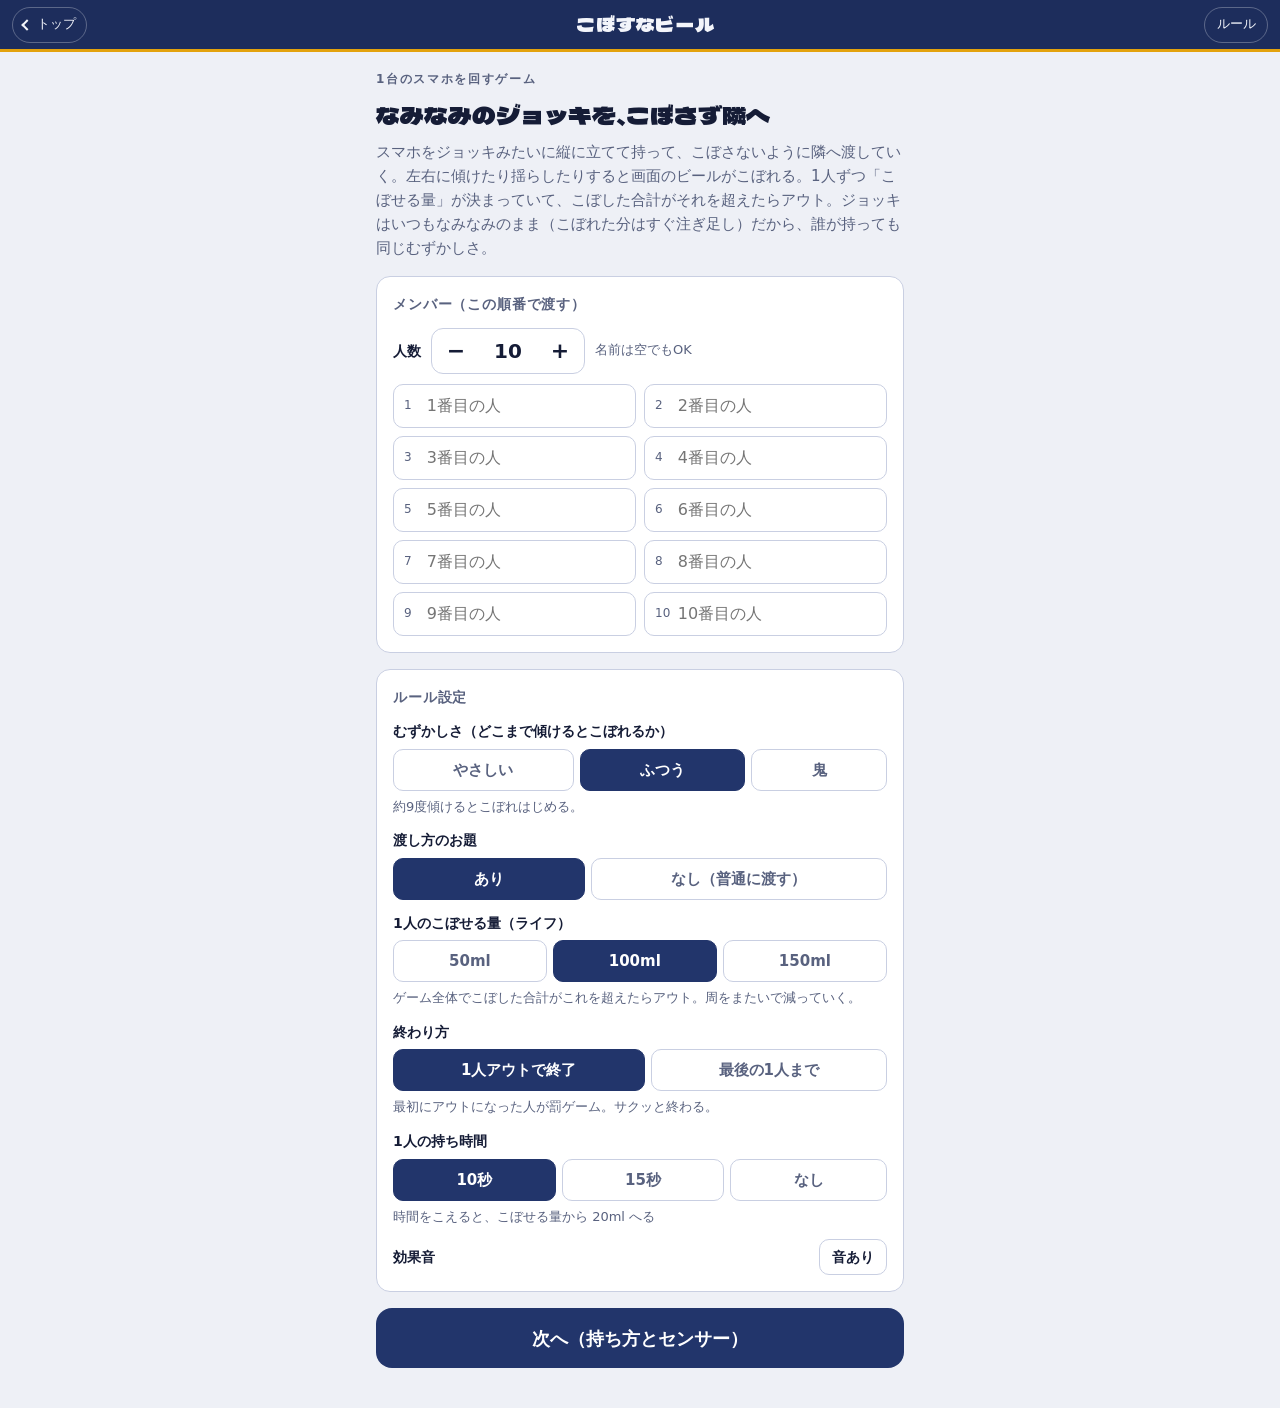
==== commit 37921fef: "早当てお絵かきの通信を暗号化、通信ログ、データの後片付け、外部フォント廃止 Co-Authored-By: Claude Opus 5.5 <noreply@anthropic.com> Claude" ====
--- a/beer.html
+++ b/beer.html
@@ -7,9 +7,7 @@
 <meta name="apple-mobile-web-app-capable" content="yes">
 <meta name="theme-color" content="#1d2d5c">
 <title>こぼすなビール</title>
-<link rel="preconnect" href="https://fonts.googleapis.com">
-<link rel="preconnect" href="https://fonts.gstatic.com" crossorigin>
-<link rel="stylesheet" href="https://fonts.googleapis.com/css2?family=Dela+Gothic+One&family=Zen+Maru+Gothic:wght@500;700&display=swap">
+<link rel="stylesheet" href="fonts/dela.css">
 <style>
 /* 旅宴ゲーム 共通スタイル
    旅館の夜：藍の浴衣 × 生ビールの金 × 木札。
@@ -41,7 +39,7 @@
   --paper:#ffffff;
   --shadow:0 1px 2px rgba(21,28,54,.08),0 8px 24px rgba(21,28,54,.08);
   --f-display:"Dela Gothic One","Hiragino Maru Gothic ProN","Hiragino Sans","Noto Sans JP","Noto Sans CJK JP",sans-serif;
-  --f-body:"Hiragino Maru Gothic ProN","Zen Maru Gothic","Hiragino Sans","Noto Sans JP","Noto Sans CJK JP",system-ui,sans-serif;
+  --f-body:"Hiragino Maru Gothic ProN","Hiragino Sans","Noto Sans JP","Noto Sans CJK JP",system-ui,sans-serif;
   --r:14px;
 }
 @media (prefers-color-scheme: dark){
--- a/fonts/dela.css
+++ b/fonts/dela.css
@@ -0,0 +1,1231 @@
+/* Dela Gothic One (SIL Open Font License 1.1 / OFL.txt)。@fontsource/dela-gothic-one 5.3.0 を自前で配信。
+   使う文字のファイルだけを読む（Googleなど外部には接続しない） */
+/* dela-gothic-one-[0]-400-normal */
+@font-face {
+  font-family: 'Dela Gothic One';
+  font-style: normal;
+  font-display: swap;
+  font-weight: 400;
+  src: url(dela-gothic-one-0-400-normal.woff2) format('woff2');
+  unicode-range: U+25ee8,U+25f23,U+25f5c,U+25fd4,U+25fe0,U+25ffb,U+2600c,U+26017,U+26060,U+260ed,U+26222,U+2626a,U+26270,U+26286,U+2634c,U+26402,U+2667e,U+266b0,U+2671d,U+268dd,U+268ea,U+26951,U+2696f,U+26999,U+269dd,U+26a1e,U+26a58,U+26a8c,U+26ab7,U+26aff,U+26c29,U+26c73,U+26c9e,U+26cdd,U+26e40,U+26e65,U+26f94,U+26ff6-26ff8,U+270f4,U+2710d,U+27139,U+273da-273db,U+273fe,U+27410,U+27449,U+27614-27615,U+27631,U+27684,U+27693,U+2770e,U+27723,U+27752,U+278b2,U+27985,U+279b4,U+27a84,U+27bb3,U+27bbe,U+27bc7,U+27c3c,U+27cb8,U+27d73,U+27da0,U+27e10,U+27eaf,U+27fb7,U+2808a,U+280bb,U+28277,U+28282,U+282f3,U+283cd,U+2840c,U+28455,U+284dc,U+2856b,U+285c8-285c9,U+286d7,U+286fa,U+28946,U+28949,U+2896b,U+28987-28988,U+289ba-289bb,U+28a1e,U+28a29,U+28a43,U+28a71,U+28a99,U+28acd,U+28add,U+28ae4,U+28bc1,U+28bef,U+28cdd,U+28d10,U+28d71,U+28dfb,U+28e0f,U+28e17,U+28e1f,U+28e36,U+28e89,U+28eeb,U+28ef6,U+28f32,U+28ff8,U+292a0,U+292b1,U+29490,U+295cf,U+2967f,U+296f0,U+29719,U+29750,U+29810,U+298c6,U+29a72,U+29d4b,U+29ddb,U+29e15,U+29e3d,U+29e49,U+29e8a,U+29ec4,U+29edb,U+29ee9,U+29fce,U+29fd7,U+2a01a,U+2a02f,U+2a082,U+2a0f9,U+2a190,U+2a2b2,U+2a38c,U+2a437,U+2a5f1,U+2a602,U+2a61a,U+2a6b2,U+2a9e6,U+2b746,U+2b751,U+2b753,U+2b75a,U+2b75c,U+2b765,U+2b776-2b777,U+2b77c,U+2b782,U+2b789,U+2b78b,U+2b78e,U+2b794,U+2b7ac,U+2b7af,U+2b7bd,U+2b7c9,U+2b7cf,U+2b7d2,U+2b7d8,U+2b7f0,U+2b80d,U+2b817,U+2b81a,U+2d544,U+2e278,U+2e569,U+2e6ea,U+2f804,U+2f80f,U+2f815,U+2f818,U+2f81a,U+2f822,U+2f828,U+2f82c,U+2f833,U+2f83f,U+2f846,U+2f852,U+2f862,U+2f86d,U+2f873,U+2f877,U+2f884,U+2f899-2f89a,U+2f8a6,U+2f8ac,U+2f8b2,U+2f8b6,U+2f8d3,U+2f8db-2f8dc,U+2f8e1,U+2f8e5,U+2f8ea,U+2f8ed,U+2f8fc,U+2f903,U+2f90b,U+2f90f,U+2f91a,U+2f920-2f921,U+2f945,U+2f947,U+2f96c,U+2f995,U+2f9d0,U+2f9de-2f9df,U+2f9f4;
+}
+
+/* dela-gothic-one-[1]-400-normal */
+@font-face {
+  font-family: 'Dela Gothic One';
+  font-style: normal;
+  font-display: swap;
+  font-weight: 400;
+  src: url(dela-gothic-one-1-400-normal.woff2) format('woff2');
+  unicode-range: U+1f235-1f23b,U+1f240-1f248,U+1f250-1f251,U+2000b,U+20089-2008a,U+200a2,U+200a4,U+200b0,U+200f5,U+20158,U+201a2,U+20213,U+2032b,U+20371,U+20381,U+203f9,U+2044a,U+20509,U+2053f,U+205b1,U+205d6,U+20611,U+20628,U+206ec,U+2074f,U+207c8,U+20807,U+2083a,U+208b9,U+2090e,U+2097c,U+20984,U+2099d,U+20a64,U+20ad3,U+20b1d,U+20b9f,U+20bb7,U+20d45,U+20d58,U+20de1,U+20e64,U+20e6d,U+20e95,U+20f5f,U+21201,U+2123d,U+21255,U+21274,U+2127b,U+212d7,U+212e4,U+212fd,U+2131b,U+21336,U+21344,U+213c4,U+2146d-2146e,U+215d7,U+21647,U+216b4,U+21706,U+21742,U+218bd,U+219c3,U+21a1a,U+21c56,U+21d2d,U+21d45,U+21d62,U+21d78,U+21d92,U+21d9c,U+21da1,U+21db7,U+21de0,U+21e33-21e34,U+21f1e,U+21f76,U+21ffa,U+2217b,U+22218,U+2231e,U+223ad,U+22609,U+226f3,U+2285b,U+228ab,U+2298f,U+22ab8,U+22b46,U+22b4f-22b50,U+22ba6,U+22c1d,U+22c24,U+22de1,U+22e42,U+22feb,U+231b6,U+231c3-231c4,U+231f5,U+23372,U+233cc,U+233d0,U+233d2-233d3,U+233d5,U+233da,U+233df,U+233e4,U+233fe,U+2344a-2344b,U+23451,U+23465,U+234e4,U+2355a,U+23594,U+235c4,U+23638-2363a,U+23647,U+2370c,U+2371c,U+2373f,U+23763-23764,U+237e7,U+237f1,U+237ff,U+23824,U+2383d,U+23a98,U+23c7f,U+23cbe,U+23cfe,U+23d00,U+23d0e,U+23d40,U+23dd3,U+23df9-23dfa,U+23f7e,U+2404b,U+24096,U+24103,U+241c6,U+241fe,U+242ee,U+243bc,U+243d0,U+24629,U+246a5,U+247f1,U+24896,U+248e9,U+24a4d,U+24b56,U+24b6f,U+24c16,U+24d14,U+24e04,U+24e0e,U+24e37,U+24e6a,U+24e8b,U+24ff2,U+2504a,U+25055,U+25122,U+251a9,U+251cd,U+251e5,U+2521e,U+2524c,U+2542e,U+2548e,U+254d9,U+2550e,U+255a7,U+2567f,U+25771,U+257a9,U+257b4,U+25874,U+259c4,U+259cc,U+259d4,U+25ad7,U+25ae3-25ae4,U+25af1,U+25bb2,U+25c4b,U+25c64,U+25da1,U+25e2e,U+25e56,U+25e62,U+25e65,U+25ec2,U+25ed8;
+}
+
+/* dela-gothic-one-[2]-400-normal */
+@font-face {
+  font-family: 'Dela Gothic One';
+  font-style: normal;
+  font-display: swap;
+  font-weight: 400;
+  src: url(dela-gothic-one-2-400-normal.woff2) format('woff2');
+  unicode-range: U+ffd7,U+ffda-ffdc,U+ffe0-ffe2,U+ffe4,U+ffe6,U+ffe8-ffee,U+1f100-1f10c,U+1f110-1f16c,U+1f170-1f1ac,U+1f200-1f202,U+1f210-1f234;
+}
+
+/* dela-gothic-one-[3]-400-normal */
+@font-face {
+  font-family: 'Dela Gothic One';
+  font-style: normal;
+  font-display: swap;
+  font-weight: 400;
+  src: url(dela-gothic-one-3-400-normal.woff2) format('woff2');
+  unicode-range: U+fa10,U+fa12-fa6d,U+fb00-fb04,U+fe10-fe19,U+fe30-fe42,U+fe44-fe52,U+fe54-fe66,U+fe68-fe6b,U+ff02,U+ff04,U+ff07,U+ff51,U+ff5b,U+ff5d,U+ff5f-ff60,U+ff66,U+ff69,U+ff87,U+ffa1-ffbe,U+ffc2-ffc7,U+ffca-ffcf,U+ffd2-ffd6;
+}
+
+/* dela-gothic-one-[4]-400-normal */
+@font-face {
+  font-family: 'Dela Gothic One';
+  font-style: normal;
+  font-display: swap;
+  font-weight: 400;
+  src: url(dela-gothic-one-4-400-normal.woff2) format('woff2');
+  unicode-range: U+f92d-f959,U+f95b-f9f2,U+f9f4-fa0b,U+fa0e-fa0f;
+}
+
+/* dela-gothic-one-[5]-400-normal */
+@font-face {
+  font-family: 'Dela Gothic One';
+  font-style: normal;
+  font-display: swap;
+  font-weight: 400;
+  src: url(dela-gothic-one-5-400-normal.woff2) format('woff2');
+  unicode-range: U+9e8b-9e8c,U+9e8e-9e8f,U+9e91-9e92,U+9e95-9e96,U+9e98,U+9e9b,U+9e9d-9e9e,U+9ea4-9ea5,U+9ea8-9eaa,U+9eac-9eb0,U+9eb3-9eb5,U+9eb8,U+9ebc-9ebf,U+9ec3,U+9ec6,U+9ec8,U+9ecb-9ecd,U+9ecf-9ed1,U+9ed4-9ed5,U+9ed8,U+9edb-9ee0,U+9ee4-9ee5,U+9ee7-9ee8,U+9eec-9ef2,U+9ef4-9ef9,U+9efb-9eff,U+9f02-9f03,U+9f07-9f09,U+9f0e-9f12,U+9f14-9f17,U+9f19-9f1b,U+9f1f-9f22,U+9f26,U+9f2a-9f2c,U+9f2f,U+9f31-9f32,U+9f34,U+9f37,U+9f39-9f3a,U+9f3c-9f3f,U+9f41,U+9f43-9f47,U+9f4a,U+9f4e-9f50,U+9f52-9f58,U+9f5a,U+9f5d-9f61,U+9f63,U+9f66-9f6a,U+9f6c-9f73,U+9f75-9f77,U+9f7a,U+9f7d,U+9f7f,U+9f8f-9f92,U+9f94-9f97,U+9f99,U+9f9c-9fa3,U+9fa5,U+9fb4,U+9fbc-9fc2,U+9fc4,U+9fc6,U+9fcc,U+f900-f92c;
+}
+
+/* dela-gothic-one-[6]-400-normal */
+@font-face {
+  font-family: 'Dela Gothic One';
+  font-style: normal;
+  font-display: swap;
+  font-weight: 400;
+  src: url(dela-gothic-one-6-400-normal.woff2) format('woff2');
+  unicode-range: U+9c3e,U+9c41,U+9c43-9c4a,U+9c4e-9c50,U+9c52-9c54,U+9c56,U+9c58,U+9c5a-9c61,U+9c63,U+9c65,U+9c67-9c6b,U+9c6d-9c6e,U+9c70,U+9c72,U+9c75-9c78,U+9c7a-9c7c,U+9ce6-9ce7,U+9ceb-9cec,U+9cf0,U+9cf2,U+9cf6-9cf7,U+9cf9,U+9d02-9d03,U+9d06-9d09,U+9d0b,U+9d0e,U+9d11-9d12,U+9d15,U+9d17-9d18,U+9d1b-9d1f,U+9d23,U+9d26,U+9d2a-9d2c,U+9d2f-9d30,U+9d32-9d34,U+9d3a,U+9d3c-9d3f,U+9d41-9d48,U+9d4a,U+9d50-9d54,U+9d59,U+9d5d-9d65,U+9d69-9d6c,U+9d6f-9d70,U+9d72-9d73,U+9d76-9d77,U+9d7a-9d7c,U+9d7e,U+9d83-9d84,U+9d86-9d87,U+9d89-9d8a,U+9d8d-9d8e,U+9d92-9d93,U+9d95-9d9a,U+9da1,U+9da4,U+9da9-9dac,U+9dae,U+9db1-9db2,U+9db5,U+9db8-9dbd,U+9dbf-9dc4,U+9dc6-9dc7,U+9dc9-9dca,U+9dcf,U+9dd3-9dd7,U+9dd9-9dda,U+9dde-9de0,U+9de3,U+9de5-9de7,U+9de9,U+9deb,U+9ded-9df0,U+9df3-9df4,U+9df8,U+9dfd-9dfe,U+9e02,U+9e07,U+9e0a,U+9e0d-9e0e,U+9e10-9e12,U+9e15-9e16,U+9e19-9e1f,U+9e75,U+9e79-9e7d,U+9e80-9e85,U+9e87-9e88;
+}
+
+/* dela-gothic-one-[7]-400-normal */
+@font-face {
+  font-family: 'Dela Gothic One';
+  font-style: normal;
+  font-display: swap;
+  font-weight: 400;
+  src: url(dela-gothic-one-7-400-normal.woff2) format('woff2');
+  unicode-range: U+9ae5-9ae7,U+9ae9,U+9aeb-9aec,U+9aee-9aef,U+9af1-9af5,U+9af7,U+9af9-9afb,U+9afd,U+9aff-9b06,U+9b08-9b09,U+9b0b-9b0e,U+9b10,U+9b12,U+9b16,U+9b18-9b1d,U+9b1f-9b20,U+9b22-9b23,U+9b25-9b2f,U+9b32-9b35,U+9b37,U+9b39-9b3b,U+9b3d,U+9b43-9b44,U+9b48,U+9b4b-9b4f,U+9b51,U+9b55-9b58,U+9b5b,U+9b5e,U+9b61,U+9b63,U+9b65-9b66,U+9b68,U+9b6a-9b6f,U+9b72-9b79,U+9b7f-9b80,U+9b83-9b87,U+9b89-9b8b,U+9b8d,U+9b8f-9b94,U+9b96-9b97,U+9b9a,U+9b9d-9ba0,U+9ba6-9ba7,U+9ba9-9baa,U+9bac,U+9bb0-9bb2,U+9bb4,U+9bb7-9bb9,U+9bbb-9bbc,U+9bbe-9bc1,U+9bc6-9bc8,U+9bca,U+9bce-9bd2,U+9bd4,U+9bd7-9bd8,U+9bdd,U+9bdf,U+9be1-9be5,U+9be7,U+9bea-9beb,U+9bee-9bf3,U+9bf5,U+9bf7-9bfa,U+9bfd,U+9bff-9c00,U+9c02,U+9c04,U+9c06,U+9c08-9c0d,U+9c0f-9c16,U+9c18-9c1e,U+9c21-9c2a,U+9c2d-9c32,U+9c35-9c37,U+9c39-9c3a,U+9c3d;
+}
+
+/* dela-gothic-one-[8]-400-normal */
+@font-face {
+  font-family: 'Dela Gothic One';
+  font-style: normal;
+  font-display: swap;
+  font-weight: 400;
+  src: url(dela-gothic-one-8-400-normal.woff2) format('woff2');
+  unicode-range: U+98eb,U+98ed-98ee,U+98f0-98f1,U+98f3,U+98f6,U+9902,U+9907-9909,U+9911-9912,U+9914-9918,U+991a-9922,U+9924,U+9926-9927,U+992b-992c,U+992e,U+9931-9935,U+9939-993e,U+9940-9942,U+9945-9949,U+994b-994e,U+9950-9952,U+9954-9955,U+9958-9959,U+995b-995c,U+995e-9960,U+9963,U+9997-9998,U+999b,U+999d-999f,U+99a3,U+99a5-99a6,U+99a8,U+99ad-99ae,U+99b0-99b2,U+99b5,U+99b9-99ba,U+99bc-99bd,U+99bf,U+99c1,U+99c3,U+99c8-99c9,U+99d1,U+99d3-99d5,U+99d8-99df,U+99e1-99e2,U+99e7,U+99ea-99ee,U+99f0-99f2,U+99f4-99f5,U+99f8-99f9,U+99fb-99fe,U+9a01-9a05,U+9a08,U+9a0a-9a0c,U+9a0f-9a11,U+9a16,U+9a1a,U+9a1e,U+9a20,U+9a22-9a24,U+9a27,U+9a2b,U+9a2d-9a2e,U+9a31,U+9a33,U+9a35-9a38,U+9a3e,U+9a40-9a45,U+9a47,U+9a4a-9a4e,U+9a51-9a52,U+9a54-9a58,U+9a5b,U+9a5d,U+9a5f,U+9a62,U+9a64-9a65,U+9a69-9a6c,U+9aaa,U+9aac-9ab0,U+9ab2,U+9ab4-9ab7,U+9ab9,U+9abb-9ac1,U+9ac3,U+9ac6,U+9ac8,U+9ace-9ad3,U+9ad5-9ad7,U+9adb-9adc,U+9ade-9ae0,U+9ae2-9ae4;
+}
+
+/* dela-gothic-one-[9]-400-normal */
+@font-face {
+  font-family: 'Dela Gothic One';
+  font-style: normal;
+  font-display: swap;
+  font-weight: 400;
+  src: url(dela-gothic-one-9-400-normal.woff2) format('woff2');
+  unicode-range: U+971d,U+9721-9724,U+9728,U+972a,U+9730-9731,U+9733,U+9736,U+9738-9739,U+973b,U+973d-973e,U+9741-9744,U+9746-974a,U+974d-974f,U+9751,U+9755,U+9757-9758,U+975a-975c,U+9760-9761,U+9763-9764,U+9766-9768,U+976a-976b,U+976e,U+9771,U+9773,U+9776-977d,U+977f-9781,U+9785-9786,U+9789,U+978b,U+978f-9790,U+9795-9797,U+9799-979a,U+979c,U+979e-97a0,U+97a2-97a3,U+97a6,U+97a8,U+97ab-97ac,U+97ae,U+97b1-97b6,U+97b8-97ba,U+97bc,U+97be-97bf,U+97c1,U+97c3-97ce,U+97d0-97d1,U+97d4,U+97d7-97d9,U+97db-97de,U+97e0-97e1,U+97e4,U+97e6,U+97ed-97ef,U+97f1-97f2,U+97f4-97f8,U+97fa,U+9804,U+9807,U+980a,U+980c-980f,U+9814,U+9816-9817,U+9819-981a,U+981c,U+981e,U+9820-9821,U+9823-9826,U+982b,U+982e-9830,U+9832-9835,U+9837,U+9839,U+983d-983e,U+9844,U+9846-9847,U+984a-984b,U+984f,U+9851-9853,U+9856-9857,U+9859-985b,U+9862-9863,U+9865-9866,U+986a-986c,U+986f-9871,U+9873-9875,U+98aa-98ab,U+98ad-98ae,U+98b0-98b1,U+98b4,U+98b6-98b8,U+98ba-98bc,U+98bf,U+98c2-98c8,U+98cb-98cc,U+98ce,U+98dc,U+98de,U+98e0-98e1,U+98e3,U+98e5-98e7,U+98e9-98ea;
+}
+
+/* dela-gothic-one-[10]-400-normal */
+@font-face {
+  font-family: 'Dela Gothic One';
+  font-style: normal;
+  font-display: swap;
+  font-weight: 400;
+  src: url(dela-gothic-one-10-400-normal.woff2) format('woff2');
+  unicode-range: U+944a,U+944c,U+9452-9453,U+9455,U+9459-945c,U+945e-9463,U+9468,U+946a-946b,U+946d-9472,U+9475,U+9477,U+947c-947f,U+9481,U+9483-9485,U+9578-9579,U+957e-957f,U+9582,U+9584,U+9586-9588,U+958a,U+958c-958f,U+9592,U+9594,U+9596,U+9598-9599,U+959d-95a1,U+95a4,U+95a6-95a9,U+95ab-95ad,U+95b1,U+95b4,U+95b6,U+95b9-95bf,U+95c3,U+95c6,U+95c8-95cd,U+95d0-95d6,U+95d9-95da,U+95dc-95e2,U+95e4-95e6,U+95e8,U+961d-961e,U+9621-9622,U+9624-9626,U+9628,U+962c,U+962e-962f,U+9631,U+9633-9634,U+9637-963a,U+963c-963d,U+9641-9642,U+964b-964c,U+964f,U+9652,U+9654,U+9656-9658,U+965c-965f,U+9661,U+9666,U+966a,U+966c,U+966e,U+9672,U+9674,U+9677,U+967b-967c,U+967e-967f,U+9681-9684,U+9689,U+968b,U+968d,U+9691,U+9695-9698,U+969a,U+969d,U+969f,U+96a4-96aa,U+96ae-96b4,U+96b6,U+96b8-96bb,U+96bd,U+96c1,U+96c9-96cb,U+96cd-96ce,U+96d2,U+96d5-96d6,U+96d8-96da,U+96dc-96df,U+96e9,U+96ef,U+96f1,U+96f9-96fa,U+9702-9706,U+9708-9709,U+970d-970f,U+9711,U+9713-9714,U+9716,U+9719-971b;
+}
+
+/* dela-gothic-one-[11]-400-normal */
+@font-face {
+  font-family: 'Dela Gothic One';
+  font-style: normal;
+  font-display: swap;
+  font-weight: 400;
+  src: url(dela-gothic-one-11-400-normal.woff2) format('woff2');
+  unicode-range: U+92bc-92bd,U+92bf-92c3,U+92c5-92c8,U+92cb-92d0,U+92d2-92d3,U+92d5,U+92d7-92d9,U+92dc-92dd,U+92df-92e1,U+92e3-92e5,U+92e7-92ea,U+92ec,U+92ee,U+92f0,U+92f2,U+92f7-92fb,U+92ff-9300,U+9302,U+9304,U+9308,U+930d,U+930f-9311,U+9314-9315,U+9318-931a,U+931c-931f,U+9321-9325,U+9327-932b,U+932e,U+9333-9337,U+933a-933b,U+9344,U+9347-934a,U+934d,U+9350-9352,U+9354-9358,U+935a,U+935c,U+935e,U+9360,U+9364-9365,U+9367,U+9369-936d,U+936f-9371,U+9373-9374,U+9376,U+937a,U+937d-9382,U+9388,U+938a-938b,U+938d,U+938f,U+9392,U+9394-9395,U+9397-9398,U+939a-939b,U+939e,U+93a1,U+93a3-93a4,U+93a6,U+93a8-93a9,U+93ab-93ad,U+93b0,U+93b4-93b6,U+93b9-93bb,U+93c1,U+93c3-93cd,U+93d0-93d1,U+93d3,U+93d6-93d9,U+93dc-93df,U+93e2,U+93e4-93e8,U+93f1,U+93f5,U+93f7-93fb,U+93fd,U+9401-9404,U+9407-9409,U+940d-9410,U+9413-9417,U+9419-941a,U+941f,U+9421,U+942b,U+942e-942f,U+9431-9434,U+9436,U+9438,U+943a-943b,U+943d,U+943f,U+9441,U+9443-9445,U+9448;
+}
+
+/* dela-gothic-one-[12]-400-normal */
+@font-face {
+  font-family: 'Dela Gothic One';
+  font-style: normal;
+  font-display: swap;
+  font-weight: 400;
+  src: url(dela-gothic-one-12-400-normal.woff2) format('woff2');
+  unicode-range: U+9143,U+9146-914c,U+914f,U+9153,U+9156-915b,U+9161,U+9163-9165,U+9167,U+9169,U+916d,U+9172-9174,U+9179-917b,U+9181-9183,U+9185-9187,U+9189-918b,U+918e,U+9191,U+9193-9195,U+9197-9198,U+919e,U+91a1-91a2,U+91a6,U+91a8,U+91aa-91b6,U+91ba-91bd,U+91bf-91c6,U+91c9,U+91cb,U+91d0,U+91d3-91d4,U+91d6-91d7,U+91d9-91db,U+91de-91df,U+91e1,U+91e4-91e6,U+91e9-91ea,U+91ec-91f1,U+91f5-91f7,U+91f9,U+91fb-91fd,U+91ff-9201,U+9204-9207,U+9209-920a,U+920c,U+920e,U+9210-9218,U+921c-921e,U+9223-9226,U+9228-9229,U+922c,U+922e-9230,U+9233,U+9235-923a,U+923c,U+923e-9240,U+9242-9243,U+9245-924b,U+924d-9251,U+9256-925a,U+925c-925e,U+9260-9261,U+9264-9269,U+926e-9270,U+9275-9279,U+927b-927f,U+9288-928a,U+928d-928e,U+9291-9293,U+9295-9297,U+9299,U+929b-929c,U+929f-92a0,U+92a4-92a5,U+92a7-92a8,U+92ab,U+92af,U+92b2-92b3,U+92b6-92bb;
+}
+
+/* dela-gothic-one-[13]-400-normal */
+@font-face {
+  font-family: 'Dela Gothic One';
+  font-style: normal;
+  font-display: swap;
+  font-weight: 400;
+  src: url(dela-gothic-one-13-400-normal.woff2) format('woff2');
+  unicode-range: U+8f52-8f55,U+8f57-8f58,U+8f5c-8f5e,U+8f61-8f66,U+8f9c-8f9d,U+8f9f-8fa2,U+8fa4-8fa8,U+8fad-8faf,U+8fb4-8fb8,U+8fbe,U+8fc0-8fc2,U+8fc6,U+8fc8,U+8fca-8fcb,U+8fcd,U+8fd0,U+8fd2-8fd3,U+8fd5,U+8fda,U+8fe0,U+8fe2-8fe5,U+8fe8-8fea,U+8fed-8fef,U+8ff1,U+8ff4-8ff6,U+8ff8-8ffb,U+8ffe,U+9002,U+9004-9005,U+9008,U+900b-900e,U+9011,U+9013,U+9015-9016,U+9018,U+901b,U+901e,U+9021,U+9027-902a,U+902c-902d,U+902f,U+9033-9037,U+9039,U+903c,U+903e-903f,U+9041,U+9043-9044,U+9049,U+904c,U+904f-9052,U+9056,U+9058,U+905b-905e,U+9062,U+9066-9068,U+906c,U+906f-9070,U+9072,U+9074,U+9076,U+9079,U+9080-9083,U+9085,U+9087-9088,U+908b-908c,U+908e-9090,U+9095,U+9097-9099,U+909b,U+90a0-90a2,U+90a5,U+90a8,U+90af-90b6,U+90bd-90be,U+90c3-90c5,U+90c7-90c9,U+90cc,U+90d2,U+90d5,U+90d7-90d9,U+90db-90df,U+90e2,U+90e4-90e5,U+90eb,U+90ef-90f0,U+90f2,U+90f4,U+90f6,U+90fe-9100,U+9102,U+9104-9106,U+9108,U+910d,U+9110,U+9112,U+9114-911a,U+911c,U+911e,U+9120,U+9122-9123,U+9125,U+9127,U+9129,U+912d-9132,U+9134,U+9136-9137,U+9139-913a,U+913c-913d;
+}
+
+/* dela-gothic-one-[14]-400-normal */
+@font-face {
+  font-family: 'Dela Gothic One';
+  font-style: normal;
+  font-display: swap;
+  font-weight: 400;
+  src: url(dela-gothic-one-14-400-normal.woff2) format('woff2');
+  unicode-range: U+8dc0,U+8dc2,U+8dc5-8dc8,U+8dca-8dcc,U+8dce-8dcf,U+8dd1,U+8dd4-8dd7,U+8dd9-8ddb,U+8ddf,U+8de3-8de5,U+8de7,U+8dea-8dec,U+8df0-8df2,U+8df4,U+8dfc-8dfd,U+8dff,U+8e01,U+8e04-8e06,U+8e08-8e09,U+8e0b-8e0c,U+8e10-8e11,U+8e14,U+8e16,U+8e1d-8e23,U+8e26-8e27,U+8e30-8e31,U+8e33-8e39,U+8e3d,U+8e40-8e42,U+8e44,U+8e47-8e50,U+8e54-8e55,U+8e59,U+8e5b-8e64,U+8e69,U+8e6c-8e6d,U+8e6f-8e72,U+8e75-8e77,U+8e79-8e7c,U+8e81-8e85,U+8e89,U+8e8b,U+8e90-8e95,U+8e98-8e9b,U+8e9d-8e9e,U+8ea1-8ea2,U+8ea7,U+8ea9-8eaa,U+8eac-8eb1,U+8eb3,U+8eb5-8eb6,U+8eba-8ebb,U+8ebe,U+8ec0-8ec1,U+8ec3-8ec8,U+8ecb,U+8ecf,U+8ed1,U+8ed4,U+8edb-8edc,U+8ee3,U+8ee8,U+8eeb,U+8eed-8eee,U+8ef0-8ef1,U+8ef7,U+8ef9-8efc,U+8efe,U+8f00,U+8f02,U+8f05,U+8f07-8f08,U+8f0a,U+8f0f-8f10,U+8f12-8f13,U+8f15-8f19,U+8f1b-8f1c,U+8f1e-8f21,U+8f23,U+8f25-8f28,U+8f2b-8f2f,U+8f33-8f37,U+8f39-8f3b,U+8f3e,U+8f40-8f43,U+8f45-8f47,U+8f49-8f4a,U+8f4c-8f4f,U+8f51;
+}
+
+/* dela-gothic-one-[15]-400-normal */
+@font-face {
+  font-family: 'Dela Gothic One';
+  font-style: normal;
+  font-display: swap;
+  font-weight: 400;
+  src: url(dela-gothic-one-15-400-normal.woff2) format('woff2');
+  unicode-range: U+8b2d,U+8b30,U+8b37,U+8b3c,U+8b3e,U+8b41-8b46,U+8b48-8b49,U+8b4c-8b4f,U+8b51-8b54,U+8b56,U+8b59,U+8b5b,U+8b5e-8b5f,U+8b63,U+8b69,U+8b6b-8b6d,U+8b6f,U+8b71,U+8b74,U+8b76,U+8b78-8b79,U+8b7c-8b81,U+8b84-8b85,U+8b8a-8b8f,U+8b92-8b96,U+8b99-8b9a,U+8b9c-8ba0,U+8c38-8c3a,U+8c3d-8c3f,U+8c41,U+8c45,U+8c47-8c49,U+8c4b-8c4c,U+8c4e-8c51,U+8c53-8c55,U+8c57-8c59,U+8c5b,U+8c5d,U+8c62-8c64,U+8c66,U+8c68-8c69,U+8c6b-8c6d,U+8c73,U+8c75-8c76,U+8c78,U+8c7a-8c7c,U+8c7e,U+8c82,U+8c85-8c87,U+8c89-8c8b,U+8c8d-8c8e,U+8c90,U+8c92-8c94,U+8c98-8c99,U+8c9b-8c9c,U+8c9f,U+8ca4,U+8cad-8cae,U+8cb2-8cb3,U+8cb6,U+8cb9-8cba,U+8cbd,U+8cc1-8cc2,U+8cc4-8cc6,U+8cc8-8cc9,U+8ccb,U+8ccd-8ccf,U+8cd2,U+8cd5-8cd6,U+8cd9-8cda,U+8cdd,U+8ce1,U+8ce3-8ce4,U+8ce6,U+8ce8,U+8cec,U+8cef-8cf2,U+8cf4-8cf5,U+8cf7-8cf8,U+8cfa-8cfb,U+8cfd-8cff,U+8d01,U+8d03-8d04,U+8d07,U+8d09-8d0b,U+8d0d-8d10,U+8d12-8d14,U+8d16-8d17,U+8d1b-8d1d,U+8d65,U+8d67,U+8d69,U+8d6b-8d6e,U+8d71,U+8d73,U+8d76,U+8d7f,U+8d81-8d82,U+8d84,U+8d88,U+8d8d,U+8d90-8d91,U+8d95,U+8d99,U+8d9e-8da0,U+8da6,U+8da8,U+8dab-8dac,U+8daf,U+8db2,U+8db5,U+8db7,U+8db9-8dbc,U+8dbe;
+}
+
+/* dela-gothic-one-[16]-400-normal */
+@font-face {
+  font-family: 'Dela Gothic One';
+  font-style: normal;
+  font-display: swap;
+  font-weight: 400;
+  src: url(dela-gothic-one-16-400-normal.woff2) format('woff2');
+  unicode-range: U+8973-8975,U+8977,U+897a-897e,U+8980,U+8983,U+8988-898a,U+898d,U+8990,U+8993-8995,U+8998,U+899b-899c,U+899f-89a1,U+89a5-89a6,U+89a9,U+89ac,U+89af-89b0,U+89b2,U+89b4-89b7,U+89ba,U+89bc-89bd,U+89bf-89c1,U+89d4-89d8,U+89da,U+89dc-89dd,U+89e5,U+89e7,U+89e9,U+89eb,U+89ed,U+89f1,U+89f3-89f4,U+89f6,U+89f8-89f9,U+89fd,U+89ff,U+8a01,U+8a04-8a05,U+8a07,U+8a0c,U+8a0f-8a12,U+8a14-8a16,U+8a1b,U+8a1d-8a1e,U+8a20-8a22,U+8a24-8a26,U+8a2b-8a2c,U+8a2f,U+8a35-8a37,U+8a3b,U+8a3d-8a3e,U+8a40-8a41,U+8a43,U+8a45-8a49,U+8a4d-8a4e,U+8a51-8a54,U+8a56-8a58,U+8a5b-8a5d,U+8a61-8a62,U+8a65,U+8a67,U+8a6c-8a6d,U+8a75-8a77,U+8a79-8a7c,U+8a7e-8a80,U+8a82-8a86,U+8a8b,U+8a8f-8a92,U+8a96-8a97,U+8a99-8a9a,U+8a9f,U+8aa1,U+8aa3,U+8aa5-8aaa,U+8aae-8aaf,U+8ab3,U+8ab6-8ab7,U+8abb-8abc,U+8abe,U+8ac2-8ac4,U+8ac6,U+8ac8-8aca,U+8acc-8acd,U+8ad0-8ad1,U+8ad3-8ad5,U+8ad7,U+8ada-8ae2,U+8ae4,U+8ae7,U+8aeb-8aec,U+8aee,U+8af0-8af1,U+8af3-8af7,U+8afa,U+8afc,U+8aff,U+8b01-8b02,U+8b04-8b07,U+8b0a-8b0d,U+8b0f-8b11,U+8b14,U+8b16,U+8b1a,U+8b1c,U+8b1e-8b20,U+8b26,U+8b28,U+8b2b-8b2c;
+}
+
+/* dela-gothic-one-[17]-400-normal */
+@font-face {
+  font-family: 'Dela Gothic One';
+  font-style: normal;
+  font-display: swap;
+  font-weight: 400;
+  src: url(dela-gothic-one-17-400-normal.woff2) format('woff2');
+  unicode-range: U+87e2-87e6,U+87ea-87ed,U+87ef,U+87f1,U+87f3,U+87f5-87f8,U+87fa-87fb,U+87fe-87ff,U+8801,U+8803,U+8805-8807,U+8809-880b,U+880d-8816,U+8818-881c,U+881e-881f,U+8821-8822,U+8827-8828,U+882d-882e,U+8830-8832,U+8835-8836,U+8839-883c,U+8841-8845,U+8848-884b,U+884d-884e,U+8851-8852,U+8855-8856,U+8858-885a,U+885c,U+885e-8860,U+8862,U+8864,U+8869,U+886b,U+886e-886f,U+8871-8872,U+8875,U+8877,U+8879,U+887b,U+887d-887e,U+8880-8882,U+8888,U+888d,U+8892,U+8897-889c,U+889e-88a0,U+88a2,U+88a4,U+88a8,U+88aa,U+88ae,U+88b0-88b1,U+88b5,U+88b7,U+88ba,U+88bc-88c0,U+88c3-88c4,U+88c6,U+88ca-88ce,U+88d1-88d4,U+88d8-88d9,U+88db,U+88dd-88e1,U+88e7-88e8,U+88ef-88f2,U+88f4-88f5,U+88f7,U+88f9,U+88fc,U+8901-8902,U+8904,U+8906,U+890a,U+890c-890f,U+8913,U+8915-8916,U+8918-891a,U+891c-891e,U+8920,U+8925-8928,U+892a-892b,U+8930-8932,U+8935-893b,U+893e,U+8940-8946,U+8949,U+894c-894d,U+894f,U+8952,U+8956-8957,U+895a-895c,U+895e,U+8960-8964,U+8966,U+896a-896b,U+896d-8970;
+}
+
+/* dela-gothic-one-[18]-400-normal */
+@font-face {
+  font-family: 'Dela Gothic One';
+  font-style: normal;
+  font-display: swap;
+  font-weight: 400;
+  src: url(dela-gothic-one-18-400-normal.woff2) format('woff2');
+  unicode-range: U+8655-8659,U+865b,U+865d-8664,U+8667,U+8669,U+866c,U+866f,U+8671,U+8675-8677,U+867a-867b,U+867d,U+8687-8689,U+868b-868d,U+8691,U+8693,U+8695-8696,U+8698,U+869a,U+869c-869d,U+86a1,U+86a3-86a4,U+86a6-86ab,U+86ad,U+86af-86b1,U+86b3-86b9,U+86bf-86c1,U+86c3-86c6,U+86c9,U+86cb,U+86ce,U+86d1-86d2,U+86d4-86d5,U+86d7,U+86da,U+86dc,U+86de-86e0,U+86e3-86e7,U+86e9,U+86ec-86ed,U+86ef,U+86f8-86fe,U+8700,U+8703-870b,U+870d-8714,U+8719-871a,U+871e-871f,U+8721-8723,U+8725,U+8728-8729,U+872e-872f,U+8731-8732,U+8734,U+8737,U+8739-8740,U+8743,U+8745,U+8749,U+874b-874e,U+8751,U+8753,U+8755,U+8757-8759,U+875d,U+875f-8761,U+8763-8766,U+8768,U+876a,U+876e-876f,U+8771-8772,U+8774,U+8778,U+877b-877c,U+877f,U+8782-8789,U+878b-878c,U+878e,U+8790,U+8793,U+8795,U+8797-8799,U+879e-87a0,U+87a2-87a3,U+87a7,U+87ab-87af,U+87b1,U+87b3,U+87b5,U+87bb,U+87bd-87c1,U+87c4,U+87c6-87cb,U+87ce,U+87d0,U+87d2,U+87d5-87d6,U+87d9-87da,U+87dc,U+87df-87e0;
+}
+
+/* dela-gothic-one-[19]-400-normal */
+@font-face {
+  font-family: 'Dela Gothic One';
+  font-style: normal;
+  font-display: swap;
+  font-weight: 400;
+  src: url(dela-gothic-one-19-400-normal.woff2) format('woff2');
+  unicode-range: U+84b4,U+84b9-84bb,U+84bd-84c2,U+84c6-84ca,U+84cc-84d1,U+84d3,U+84d6,U+84d9-84da,U+84dc,U+84e7,U+84ea,U+84ec,U+84ef-84f2,U+84f4,U+84f7,U+84fa-84fd,U+84ff-8500,U+8502-8503,U+8506-8507,U+850c,U+850e,U+8510,U+8514-8515,U+8517-8518,U+851a-851c,U+851e-851f,U+8521-8525,U+8527,U+852a-852c,U+852f,U+8532-8534,U+8536,U+853e-8541,U+8543,U+8546,U+8548,U+854a-854b,U+854f-8553,U+8555-855a,U+855c-8564,U+8569-856b,U+856d,U+856f,U+8577,U+8579-857b,U+857d-8581,U+8585-8586,U+8588-858c,U+858f-8591,U+8593,U+8597-8598,U+859b-859d,U+859f-85a0,U+85a2,U+85a4-85a5,U+85a7-85a8,U+85ad-85b0,U+85b4,U+85b6-85ba,U+85bc-85bf,U+85c1-85c2,U+85c7,U+85c9-85cb,U+85ce-85d0,U+85d5,U+85d8-85da,U+85dc,U+85df-85e1,U+85e5-85e6,U+85e8,U+85ed,U+85f3-85f4,U+85f6-85f7,U+85f9-85fa,U+85fc,U+85fe-8600,U+8602,U+8604-8606,U+860a-860b,U+860d-860e,U+8610-8613,U+8616-861b,U+861e,U+8621-8622,U+8624,U+8627,U+8629,U+862f-8630,U+8636,U+8638-863a,U+863c-863d,U+863f-8642,U+8646,U+864d,U+8652-8654;
+}
+
+/* dela-gothic-one-[20]-400-normal */
+@font-face {
+  font-family: 'Dela Gothic One';
+  font-style: normal;
+  font-display: swap;
+  font-weight: 400;
+  src: url(dela-gothic-one-20-400-normal.woff2) format('woff2');
+  unicode-range: U+82e8,U+82ea,U+82ed,U+82ef,U+82f3-82f4,U+82f6-82f7,U+82f9,U+82fb,U+82fd-82fe,U+8300-8301,U+8303,U+8306-8308,U+830a-830c,U+8316-8318,U+831b,U+831d-831f,U+8321-8323,U+832b-8335,U+8337,U+833a,U+833c-833d,U+8340,U+8342-8347,U+834a,U+834d-8351,U+8353-8357,U+835a,U+8362-8363,U+8370,U+8373,U+8375,U+8378,U+837c-837d,U+837f-8380,U+8382,U+8384-8387,U+838a,U+838d-838e,U+8392-8396,U+8398-83a0,U+83a2,U+83a6-83ad,U+83b1,U+83b5,U+83bd-83c1,U+83c7,U+83c9,U+83ce-83d1,U+83d4,U+83d6,U+83d8,U+83dd,U+83df-83e1,U+83e5,U+83e8,U+83ea-83eb,U+83f0,U+83f2,U+83f4,U+83f6-83f9,U+83fb-83fd,U+8401,U+8403-8404,U+8406-8407,U+840a-840b,U+840d,U+840f,U+8411,U+8413,U+8415,U+8417,U+8419,U+8420,U+8422,U+842a,U+842f,U+8431,U+8435,U+8438-8439,U+843c,U+8445-8448,U+844a,U+844d-844f,U+8451-8452,U+8456,U+8458-845a,U+845c,U+845f-8462,U+8464-8467,U+8469-846b,U+846d-8470,U+8473-8474,U+8476-847a,U+847c-847d,U+8481-8482,U+8484-8485,U+848b,U+8490,U+8492-8493,U+8495,U+8497,U+849c,U+849e-849f,U+84a1,U+84a6,U+84a8-84aa,U+84ad,U+84af,U+84b1;
+}
+
+/* dela-gothic-one-[21]-400-normal */
+@font-face {
+  font-family: 'Dela Gothic One';
+  font-style: normal;
+  font-display: swap;
+  font-weight: 400;
+  src: url(dela-gothic-one-21-400-normal.woff2) format('woff2');
+  unicode-range: U+814a,U+814c,U+8151-8153,U+8157,U+815f-8161,U+8165-8169,U+816d-816f,U+8171,U+8173-8174,U+8177,U+8180-8186,U+8188,U+818a-818b,U+818e,U+8190,U+8193,U+8195-8196,U+8198,U+819b,U+819e,U+81a0,U+81a2,U+81a4,U+81a9,U+81ae,U+81b0,U+81b2,U+81b4-81b5,U+81b8,U+81ba-81bb,U+81bd-81be,U+81c0-81c3,U+81c5-81c6,U+81c8-81cb,U+81cd-81cf,U+81d1,U+81d5-81db,U+81dd-81e1,U+81e4-81e5,U+81e7,U+81eb-81ec,U+81ef-81f2,U+81f5-81f6,U+81f8-81fb,U+81fd-8205,U+8209-820b,U+820d,U+820f,U+8212-8214,U+8216,U+8219-821d,U+8221-8222,U+8228-8229,U+822b,U+822e,U+8232-8235,U+8237-8238,U+823a,U+823c,U+8240,U+8243-8246,U+8249,U+824b,U+824e-824f,U+8251,U+8256-825a,U+825c-825d,U+825f-8260,U+8262-8264,U+8267-8268,U+826a-826b,U+826d-826e,U+8271,U+8274,U+8277,U+8279,U+827b,U+827d-8281,U+8283-8284,U+8287,U+8289-828a,U+828d-828e,U+8291-8294,U+8296,U+8298-829b,U+829f-82a1,U+82a3-82a4,U+82a7-82ac,U+82ae,U+82b0,U+82b2,U+82b4,U+82b7,U+82ba-82bc,U+82be-82bf,U+82c5-82c6,U+82d0,U+82d2-82d3,U+82d5,U+82d9-82da,U+82dc,U+82de-82e4,U+82e7;
+}
+
+/* dela-gothic-one-[22]-400-normal */
+@font-face {
+  font-family: 'Dela Gothic One';
+  font-style: normal;
+  font-display: swap;
+  font-weight: 400;
+  src: url(dela-gothic-one-22-400-normal.woff2) format('woff2');
+  unicode-range: U+7f77-7f79,U+7f7d-7f80,U+7f82-7f83,U+7f86-7f88,U+7f8b-7f8d,U+7f8f-7f91,U+7f94,U+7f96-7f97,U+7f9a,U+7f9c-7f9d,U+7fa1-7fa3,U+7fa6,U+7faa,U+7fad-7faf,U+7fb2,U+7fb4,U+7fb6,U+7fb8-7fb9,U+7fbc,U+7fbf-7fc0,U+7fc3,U+7fc5-7fc6,U+7fc8,U+7fca,U+7fce-7fcf,U+7fd5,U+7fdb,U+7fdf,U+7fe1,U+7fe3,U+7fe5-7fe6,U+7fe8-7fe9,U+7feb-7fec,U+7fee-7ff0,U+7ff2-7ff3,U+7ff9-7ffa,U+7ffd-7fff,U+8002,U+8004,U+8006-8008,U+800a-800f,U+8011-8014,U+8016,U+8018-8019,U+801c-8021,U+8024,U+8026,U+8028,U+802c,U+802e,U+8030,U+8034-8035,U+8037,U+8039-8040,U+8043-8044,U+8046,U+804a,U+8052,U+8058,U+805a,U+805f-8060,U+8062,U+8064,U+8066,U+8068,U+806d,U+806f-8073,U+8075-8076,U+8079,U+807b,U+807d-8081,U+8084-8088,U+808b,U+808e,U+8093,U+8099-809a,U+809c,U+809e,U+80a4,U+80a6-80a7,U+80ab-80ad,U+80b1,U+80b8-80b9,U+80c4-80c5,U+80c8,U+80ca,U+80cd,U+80cf,U+80d2,U+80d4-80db,U+80dd,U+80e0,U+80e4-80e6,U+80ed-80f3,U+80f5-80f7,U+80f9-80fc,U+80fe,U+8101,U+8103,U+8109,U+810b,U+810d,U+8116-8118,U+811b-811c,U+811e,U+8120,U+8123-8124,U+8127,U+8129,U+812b-812c,U+812f-8130,U+8135,U+8139-813a,U+813c-813e,U+8141,U+8145-8147;
+}
+
+/* dela-gothic-one-[23]-400-normal */
+@font-face {
+  font-family: 'Dela Gothic One';
+  font-style: normal;
+  font-display: swap;
+  font-weight: 400;
+  src: url(dela-gothic-one-23-400-normal.woff2) format('woff2');
+  unicode-range: U+7d57,U+7d59-7d5d,U+7d63,U+7d65,U+7d67,U+7d6a,U+7d6e,U+7d70,U+7d72-7d73,U+7d78,U+7d7a-7d7b,U+7d7d,U+7d7f,U+7d81-7d83,U+7d85-7d86,U+7d88-7d89,U+7d8b-7d8d,U+7d8f,U+7d91,U+7d93,U+7d96-7d97,U+7d9b-7da0,U+7da2-7da3,U+7da6-7da7,U+7daa-7dac,U+7dae-7db0,U+7db3,U+7db5-7db9,U+7dbd,U+7dc0,U+7dc2-7dc7,U+7dcc-7dce,U+7dd0,U+7dd5-7dd9,U+7ddc-7dde,U+7de1-7de6,U+7dea-7ded,U+7df1-7df2,U+7df5-7df6,U+7df9-7dfa,U+7e00,U+7e05,U+7e08-7e0b,U+7e10-7e12,U+7e15,U+7e17,U+7e1c-7e1d,U+7e1f-7e23,U+7e27-7e28,U+7e2c-7e2d,U+7e2f,U+7e31-7e33,U+7e35-7e37,U+7e39-7e3b,U+7e3d,U+7e3f,U+7e43-7e48,U+7e4e,U+7e50,U+7e52,U+7e56,U+7e58-7e5a,U+7e5d-7e5f,U+7e61-7e62,U+7e65-7e67,U+7e69-7e6b,U+7e6d-7e6f,U+7e73,U+7e75,U+7e78-7e79,U+7e7b-7e7f,U+7e81-7e83,U+7e86-7e8a,U+7e8c-7e8e,U+7e90-7e96,U+7e98,U+7e9a-7e9f,U+7f38,U+7f3a-7f3f,U+7f43-7f45,U+7f47,U+7f4c-7f50,U+7f52-7f55,U+7f58,U+7f5b-7f5d,U+7f5f,U+7f61,U+7f63-7f69,U+7f6b,U+7f6d,U+7f71;
+}
+
+/* dela-gothic-one-[24]-400-normal */
+@font-face {
+  font-family: 'Dela Gothic One';
+  font-style: normal;
+  font-display: swap;
+  font-weight: 400;
+  src: url(dela-gothic-one-24-400-normal.woff2) format('woff2');
+  unicode-range: U+7bc8,U+7bca-7bcc,U+7bcf,U+7bd4,U+7bd6-7bd7,U+7bd9-7bdb,U+7bdd,U+7be5-7be6,U+7be8-7bea,U+7bf0,U+7bf2-7bfa,U+7bfc,U+7bfe,U+7c00-7c04,U+7c06-7c07,U+7c09,U+7c0b-7c0f,U+7c11-7c14,U+7c17,U+7c19,U+7c1b,U+7c1e-7c20,U+7c23,U+7c25-7c28,U+7c2a-7c2c,U+7c2f,U+7c31,U+7c33-7c34,U+7c36-7c3a,U+7c3d-7c3e,U+7c40,U+7c42-7c43,U+7c45-7c46,U+7c4a,U+7c4c,U+7c4f-7c5f,U+7c61,U+7c63-7c65,U+7c67,U+7c69,U+7c6c-7c70,U+7c72,U+7c75,U+7c79,U+7c7b-7c7e,U+7c81-7c83,U+7c86-7c87,U+7c8d,U+7c8f-7c90,U+7c94,U+7c9e,U+7ca0-7ca2,U+7ca4-7ca6,U+7ca8,U+7cab,U+7cad-7cae,U+7cb0-7cb3,U+7cb6-7cb7,U+7cb9-7cbd,U+7cbf-7cc0,U+7cc2,U+7cc4-7cc5,U+7cc7-7cca,U+7ccd-7ccf,U+7cd2-7cd5,U+7cd7-7cda,U+7cdc-7cdd,U+7cdf-7ce0,U+7ce2,U+7ce6,U+7ce9,U+7ceb,U+7cef,U+7cf2,U+7cf4-7cf6,U+7cf9-7cfa,U+7cfe,U+7d02-7d03,U+7d06-7d0a,U+7d0f,U+7d11-7d13,U+7d15-7d16,U+7d1c-7d1e,U+7d23,U+7d26,U+7d2a,U+7d2c-7d2e,U+7d31-7d32,U+7d35,U+7d3c-7d41,U+7d43,U+7d45,U+7d47-7d48,U+7d4b,U+7d4d-7d4f,U+7d51,U+7d53,U+7d55-7d56;
+}
+
+/* dela-gothic-one-[25]-400-normal */
+@font-face {
+  font-family: 'Dela Gothic One';
+  font-style: normal;
+  font-display: swap;
+  font-weight: 400;
+  src: url(dela-gothic-one-25-400-normal.woff2) format('woff2');
+  unicode-range: U+7a17-7a19,U+7a1b,U+7a1e-7a21,U+7a27,U+7a2b,U+7a2d,U+7a2f-7a31,U+7a34-7a35,U+7a37-7a3b,U+7a3e,U+7a43-7a49,U+7a4c,U+7a4e,U+7a50,U+7a55-7a57,U+7a59,U+7a5c-7a5d,U+7a5f-7a63,U+7a65,U+7a67,U+7a69-7a6a,U+7a6d,U+7a70,U+7a75,U+7a78-7a79,U+7a7d-7a7e,U+7a80,U+7a82,U+7a84-7a86,U+7a88,U+7a8a-7a8b,U+7a90-7a91,U+7a94-7a98,U+7a9e,U+7aa0,U+7aa3,U+7aa9,U+7aac,U+7ab0,U+7ab3,U+7ab5-7ab6,U+7ab9-7abf,U+7ac3,U+7ac5-7aca,U+7acc-7acf,U+7ad1-7ad3,U+7ad5,U+7ada-7adb,U+7add,U+7adf,U+7ae1-7ae2,U+7ae6-7aed,U+7af0-7af1,U+7af4,U+7af8,U+7afa-7afb,U+7afd-7afe,U+7b02,U+7b04,U+7b06-7b08,U+7b0a-7b0b,U+7b0f,U+7b12,U+7b14,U+7b18-7b19,U+7b1e-7b1f,U+7b23,U+7b25,U+7b27-7b2b,U+7b2d-7b31,U+7b33-7b36,U+7b3b,U+7b3d,U+7b3f-7b41,U+7b45,U+7b47,U+7b4c-7b50,U+7b53,U+7b55,U+7b5d,U+7b60,U+7b64-7b66,U+7b69-7b6a,U+7b6c-7b75,U+7b77,U+7b79-7b7a,U+7b7f,U+7b84,U+7b86,U+7b89,U+7b8d-7b92,U+7b96,U+7b98-7ba0,U+7ba5,U+7bac-7bad,U+7baf-7bb0,U+7bb2,U+7bb4-7bb6,U+7bba-7bbd,U+7bc1-7bc2,U+7bc5-7bc6;
+}
+
+/* dela-gothic-one-[26]-400-normal */
+@font-face {
+  font-family: 'Dela Gothic One';
+  font-style: normal;
+  font-display: swap;
+  font-weight: 400;
+  src: url(dela-gothic-one-26-400-normal.woff2) format('woff2');
+  unicode-range: U+7851-7852,U+785c,U+785e,U+7860-7861,U+7863-7864,U+7868,U+786a,U+786e-786f,U+7872,U+7874,U+787a,U+787c,U+787e,U+7886-7887,U+788a,U+788c-788f,U+7893-7895,U+7898,U+789a,U+789d-789f,U+78a1,U+78a3-78a4,U+78a8-78aa,U+78ac-78ad,U+78af-78b3,U+78b5,U+78bb-78bf,U+78c5-78cc,U+78ce,U+78d1-78d6,U+78da-78db,U+78df-78e1,U+78e4,U+78e6-78e7,U+78ea,U+78ec,U+78f2-78f4,U+78f6-78f7,U+78f9-78fb,U+78fd-7901,U+7906-7907,U+790c,U+7910-7912,U+7919-791c,U+791e-7920,U+7925-792e,U+7930-7931,U+7934-7935,U+793b,U+793d,U+793f,U+7941-7942,U+7944-7946,U+794a-794b,U+794f,U+7951,U+7954-7955,U+7957-7958,U+795a-795c,U+795f-7960,U+7962,U+7967,U+7969,U+796b,U+7972,U+7977,U+7979-797c,U+797e-7980,U+798a-798e,U+7991,U+7993-7996,U+7998,U+799b-799d,U+79a1,U+79a6-79ab,U+79ae-79b1,U+79b3-79b4,U+79b8-79bb,U+79bd-79be,U+79c2,U+79c4,U+79c7-79ca,U+79cc-79cd,U+79cf,U+79d4-79d6,U+79da,U+79dd-79e3,U+79e5,U+79e7,U+79ea-79ed,U+79f1,U+79f8,U+79fc,U+7a02-7a03,U+7a05,U+7a07-7a0a,U+7a0c-7a0d,U+7a11,U+7a15;
+}
+
+/* dela-gothic-one-[27]-400-normal */
+@font-face {
+  font-family: 'Dela Gothic One';
+  font-style: normal;
+  font-display: swap;
+  font-weight: 400;
+  src: url(dela-gothic-one-27-400-normal.woff2) format('woff2');
+  unicode-range: U+768c-768e,U+7690,U+7693,U+7695-7696,U+7699-76a8,U+76aa,U+76ad,U+76af-76b0,U+76b4,U+76b6-76ba,U+76bd,U+76c1-76c3,U+76c5,U+76c8-76c9,U+76cb-76ce,U+76d2,U+76d4,U+76d6,U+76d9,U+76dc,U+76de,U+76e0-76e1,U+76e5-76e8,U+76ea-76ec,U+76f0-76f1,U+76f6,U+76f9,U+76fb-76fc,U+7700,U+7704,U+7706-7708,U+770a,U+770e,U+7712,U+7714-7715,U+7717,U+7719-771c,U+7722,U+7724-7726,U+7728,U+772d-772f,U+7734-7739,U+773d-773e,U+7742,U+7745-7747,U+774a,U+774d-774f,U+7752,U+7756-7758,U+775a-775c,U+775e-7760,U+7762,U+7764-7765,U+7767,U+776a-776c,U+7770,U+7772-7774,U+7779-777a,U+777c-7780,U+7784,U+778b-778e,U+7794-7796,U+779a,U+779e-77a0,U+77a2,U+77a4-77a5,U+77a7,U+77a9-77aa,U+77ae-77b1,U+77b5-77b7,U+77b9,U+77bb-77bf,U+77c3,U+77c7,U+77c9,U+77cd,U+77d1-77d2,U+77d5,U+77d7,U+77d9-77da,U+77dc,U+77de-77e0,U+77e3-77e4,U+77e6-77e7,U+77e9-77ea,U+77ec,U+77ee,U+77f0-77f1,U+77f4,U+77f8,U+77fb-77fc,U+7805-7806,U+7809,U+780c-780e,U+7811-7812,U+7819,U+781d,U+7820-7823,U+7826-7827,U+782c-782e,U+7830,U+7835,U+7837,U+783a,U+783f,U+7843-7845,U+7847-7848,U+784c,U+784e-784f;
+}
+
+/* dela-gothic-one-[28]-400-normal */
+@font-face {
+  font-family: 'Dela Gothic One';
+  font-style: normal;
+  font-display: swap;
+  font-weight: 400;
+  src: url(dela-gothic-one-28-400-normal.woff2) format('woff2');
+  unicode-range: U+7511-7513,U+7515-7517,U+751c,U+751e,U+7520-7522,U+7524,U+7526-7527,U+7529-752c,U+752f,U+7536,U+7538-7539,U+753c-7540,U+7543-7544,U+7546-754b,U+754d-7550,U+7552,U+7557,U+755a-755b,U+755d-755f,U+7561-7562,U+7564,U+7566-7567,U+7569,U+756b-756d,U+756f,U+7571-7572,U+7574-757e,U+7581-7582,U+7585-7587,U+7589-758c,U+758f-7590,U+7592-7595,U+7599-759a,U+759c-759d,U+75a2-75a5,U+75b0-75b1,U+75b3-75b5,U+75b7-75b8,U+75ba,U+75bd,U+75bf-75c4,U+75c6,U+75ca,U+75cc-75cf,U+75d3-75d4,U+75d7-75d8,U+75dc-75e1,U+75e3-75e4,U+75e7,U+75ec,U+75ee-75f3,U+75f9,U+75fc,U+75fe-7604,U+7607-760c,U+760f,U+7612-7613,U+7615-7616,U+7618-7619,U+761b-7629,U+762d,U+7630,U+7632-7635,U+7638-763c,U+7640-7641,U+7643-764b,U+764e,U+7655,U+7658-7659,U+765c,U+765f,U+7661-7662,U+7664-7665,U+7667-766a,U+766c-7672,U+7674,U+7676,U+7678,U+7680-7683,U+7685,U+7688,U+768b;
+}
+
+/* dela-gothic-one-[29]-400-normal */
+@font-face {
+  font-family: 'Dela Gothic One';
+  font-style: normal;
+  font-display: swap;
+  font-weight: 400;
+  src: url(dela-gothic-one-29-400-normal.woff2) format('woff2');
+  unicode-range: U+736c,U+736e-7371,U+7375,U+7377-737c,U+7380-7381,U+7383,U+7385-7386,U+738a,U+738e,U+7390,U+7393-7398,U+739c,U+739e-73a0,U+73a2,U+73a5-73a6,U+73a8,U+73aa-73ab,U+73ad,U+73b3,U+73b5,U+73b7,U+73b9-73bd,U+73bf,U+73c5-73c6,U+73c9-73cc,U+73ce-73cf,U+73d2-73d3,U+73d6,U+73d9,U+73dd-73de,U+73e1,U+73e3-73e7,U+73e9-73ea,U+73ee,U+73f1,U+73f4-73f5,U+73f7-73fb,U+73fd,U+73ff-7401,U+7404-7405,U+7407,U+740a,U+7411,U+7413,U+741a-741b,U+7421,U+7424,U+7426,U+7428-7431,U+7433,U+7439-743a,U+743f-7441,U+7443-7444,U+7446-7447,U+744b,U+744d,U+7451-7453,U+7455,U+7457,U+7459-745a,U+745c-745d,U+745f,U+7462-7464,U+7466-746b,U+746d-7473,U+7476,U+747e,U+7480-7481,U+7485-7489,U+748b,U+748f-7492,U+7497-749a,U+749c,U+749e-74a3,U+74a5-74a6,U+74a8-74ab,U+74ae-74af,U+74b1-74b2,U+74b5,U+74b9-74bb,U+74bd,U+74bf,U+74c8-74ca,U+74cc,U+74cf-74d0,U+74d3-74d4,U+74d6,U+74d8,U+74da-74db,U+74de-74e0,U+74e3-74e4,U+74e7-74eb,U+74ee-74f2,U+74f4,U+74f7-74f8,U+74fa-74fc,U+74ff,U+7501,U+7503-7506,U+750c-750e;
+}
+
+/* dela-gothic-one-[30]-400-normal */
+@font-face {
+  font-family: 'Dela Gothic One';
+  font-style: normal;
+  font-display: swap;
+  font-weight: 400;
+  src: url(dela-gothic-one-30-400-normal.woff2) format('woff2');
+  unicode-range: U+7166,U+7168,U+716c,U+7179,U+7180,U+7184-7185,U+7187-7188,U+718c,U+718f,U+7192,U+7194-7196,U+7199-719b,U+71a0,U+71a2,U+71a8,U+71ac,U+71ae-71b0,U+71b2-71b3,U+71b9-71ba,U+71be-71c1,U+71c4,U+71c9,U+71cb-71cc,U+71ce,U+71d0,U+71d2-71d4,U+71d6-71d7,U+71d9-71da,U+71dc,U+71df-71e0,U+71e6-71e7,U+71ec-71ee,U+71f4-71f5,U+71f8-71f9,U+71fc,U+71fe-7200,U+7207-7209,U+720d,U+7210,U+7213,U+7215,U+7217,U+721a,U+721d,U+721f,U+7224,U+7228,U+722b,U+722d,U+722f-7230,U+7232,U+7234,U+7238-7239,U+723b-723c,U+723e-7243,U+7245-7246,U+724b,U+724e-7250,U+7252-7253,U+7255-7258,U+725a,U+725c,U+725e,U+7260,U+7263,U+7268,U+726b,U+726e-726f,U+7271,U+7274,U+7277-7278,U+727b-727c,U+727e-7282,U+7284,U+7287,U+7289,U+728d-728e,U+7292-7293,U+7296,U+729b,U+72a2,U+72a7-72a8,U+72ad-72ae,U+72b0-72b2,U+72b4,U+72b9,U+72be,U+72c0-72c1,U+72c3-72c4,U+72c6-72c7,U+72c9,U+72cc,U+72ce,U+72d2,U+72d5-72d6,U+72d8,U+72df-72e2,U+72e5,U+72f3-72f4,U+72f7,U+72f9-72fb,U+72fd-72fe,U+7302,U+7304-7305,U+7307,U+730a-730b,U+730d,U+7312-7313,U+7316-7319,U+731c-731e,U+7322,U+7324,U+7327-7329,U+732c,U+732f,U+7331-7337,U+7339-733b,U+733d-733e,U+7343,U+734d-7350,U+7352,U+7356-7358,U+735d-7360,U+7366-736b;
+}
+
+/* dela-gothic-one-[31]-400-normal */
+@font-face {
+  font-family: 'Dela Gothic One';
+  font-style: normal;
+  font-display: swap;
+  font-weight: 400;
+  src: url(dela-gothic-one-31-400-normal.woff2) format('woff2');
+  unicode-range: U+6f58-6f5b,U+6f5d-6f5e,U+6f60-6f62,U+6f66,U+6f68,U+6f6c-6f6d,U+6f6f,U+6f74,U+6f78,U+6f7a,U+6f7c-6f7e,U+6f80,U+6f82-6f83,U+6f86-6f88,U+6f8b-6f8e,U+6f90-6f94,U+6f96-6f98,U+6f9a,U+6f9d,U+6f9f-6fa1,U+6fa3,U+6fa5-6fa8,U+6fae-6fb1,U+6fb3,U+6fb5-6fb7,U+6fb9,U+6fbc,U+6fbe,U+6fc2,U+6fc5-6fca,U+6fd4-6fd5,U+6fd8,U+6fda-6fdb,U+6fde-6fe0,U+6fe4,U+6fe8-6fe9,U+6feb-6fec,U+6fee,U+6ff0,U+6ff3,U+6ff5-6ff6,U+6ff9-6ffa,U+6ffc-6ffe,U+7000-7001,U+7005-7007,U+7009-700b,U+700d,U+700f,U+7011,U+7015,U+7017-7018,U+701a-701b,U+701d-7020,U+7023,U+7026,U+7028,U+702f-7030,U+7032,U+7034,U+7037,U+7039-703a,U+703c,U+703e,U+7043-7044,U+7047-704c,U+704e,U+7051,U+7054-7055,U+705d-705e,U+7064-7065,U+7069,U+706c,U+706e,U+7075-7076,U+707e,U+7081,U+7085-7086,U+7094-7098,U+709b,U+709f,U+70a4,U+70ab-70ac,U+70ae-70b1,U+70b3-70b4,U+70b7,U+70bb,U+70ca-70cb,U+70d1,U+70d3-70d6,U+70d8-70d9,U+70dc-70dd,U+70df,U+70e4,U+70ec,U+70f1,U+70fa,U+70fd,U+7103-7108,U+710b-710c,U+710f,U+7114,U+7119,U+711c,U+711e,U+7120,U+712b,U+712d-7131,U+7138,U+7141,U+7145-7147,U+7149-714b,U+7150-7153,U+7155-7157,U+715a,U+715c,U+715e,U+7160,U+7162,U+7164-7165;
+}
+
+/* dela-gothic-one-[32]-400-normal */
+@font-face {
+  font-family: 'Dela Gothic One';
+  font-style: normal;
+  font-display: swap;
+  font-weight: 400;
+  src: url(dela-gothic-one-32-400-normal.woff2) format('woff2');
+  unicode-range: U+6d7c,U+6d80-6d82,U+6d85,U+6d87,U+6d89-6d8a,U+6d8c-6d8e,U+6d91-6d98,U+6d9c,U+6daa-6dac,U+6dae,U+6db4-6db5,U+6db7-6db9,U+6dbd,U+6dbf,U+6dc2,U+6dc4-6dc8,U+6dca,U+6dcc,U+6dce-6dd0,U+6dd2,U+6dd5-6dd6,U+6dd8-6ddb,U+6ddd-6de0,U+6de2,U+6de4-6de6,U+6de8-6dea,U+6dec,U+6dee-6df0,U+6df2,U+6df4,U+6df6,U+6df8-6dfa,U+6dfc,U+6e00,U+6e04,U+6e0a,U+6e17,U+6e19,U+6e1d-6e20,U+6e22-6e25,U+6e27,U+6e2b,U+6e2d-6e2e,U+6e32,U+6e34,U+6e36,U+6e38-6e3c,U+6e42-6e45,U+6e48-6e49,U+6e4b-6e4f,U+6e51-6e54,U+6e57,U+6e5b-6e5f,U+6e62-6e63,U+6e68,U+6e6b,U+6e6e,U+6e72-6e73,U+6e76,U+6e7b,U+6e7d,U+6e82,U+6e89,U+6e8c-6e8d,U+6e8f,U+6e93,U+6e98-6e99,U+6e9f-6ea0,U+6ea5,U+6ea7,U+6eaa-6eab,U+6ead-6eaf,U+6eb1-6eb4,U+6eb7,U+6ebb-6ebd,U+6ebf-6ec4,U+6ec7-6eca,U+6ecc-6ecf,U+6ed3-6ed5,U+6ed9-6edb,U+6ee6,U+6eeb-6eef,U+6ef7-6ef9,U+6efb,U+6efd-6eff,U+6f04,U+6f08-6f0a,U+6f0c-6f0d,U+6f10-6f11,U+6f13,U+6f15-6f16,U+6f18,U+6f1a-6f1b,U+6f25-6f26,U+6f29-6f2a,U+6f2d,U+6f2f-6f33,U+6f35-6f36,U+6f38,U+6f3b-6f3c,U+6f3e-6f3f,U+6f41,U+6f45,U+6f4f,U+6f51-6f53,U+6f57;
+}
+
+/* dela-gothic-one-[33]-400-normal */
+@font-face {
+  font-family: 'Dela Gothic One';
+  font-style: normal;
+  font-display: swap;
+  font-weight: 400;
+  src: url(dela-gothic-one-33-400-normal.woff2) format('woff2');
+  unicode-range: U+6b85,U+6b89,U+6b8d,U+6b95,U+6b97-6b98,U+6b9b,U+6b9e-6ba0,U+6ba2-6ba4,U+6ba8-6bb3,U+6bb7-6bb9,U+6bbc-6bbe,U+6bc0,U+6bc3-6bc4,U+6bc6-6bc9,U+6bcb-6bcc,U+6bcf,U+6bd3,U+6bd6-6bd8,U+6bda,U+6bdf,U+6be1,U+6be3,U+6be6-6be7,U+6beb-6bec,U+6bee,U+6bf1,U+6bf3,U+6bf7,U+6bf9,U+6bff,U+6c02,U+6c04-6c05,U+6c08-6c0a,U+6c0d-6c0e,U+6c10,U+6c12-6c14,U+6c19,U+6c1b,U+6c1f,U+6c24,U+6c26-6c28,U+6c2c,U+6c2e,U+6c33,U+6c35-6c36,U+6c3a-6c3b,U+6c3e-6c40,U+6c4a-6c4b,U+6c4d,U+6c4f,U+6c52,U+6c54-6c55,U+6c59,U+6c5b-6c5e,U+6c62,U+6c67-6c68,U+6c6a-6c6b,U+6c6d,U+6c6f,U+6c73-6c74,U+6c76,U+6c78-6c79,U+6c7b,U+6c7e,U+6c81-6c87,U+6c89,U+6c8c-6c8d,U+6c90,U+6c92-6c95,U+6c97-6c98,U+6c9a-6c9c,U+6c9f,U+6caa-6cae,U+6cb0-6cb2,U+6cb4,U+6cba,U+6cbd-6cbe,U+6cc2,U+6cc5-6cc6,U+6ccd,U+6ccf-6cd4,U+6cd6-6cd7,U+6cd9-6cdd,U+6ce0,U+6ce7,U+6ce9-6cef,U+6cf1-6cf2,U+6cf4,U+6cfb,U+6d00-6d01,U+6d04,U+6d07,U+6d0a,U+6d0c,U+6d0e-6d0f,U+6d11,U+6d13,U+6d19-6d1a,U+6d1f,U+6d24,U+6d26-6d28,U+6d2b,U+6d2e-6d2f,U+6d31,U+6d33-6d36,U+6d38-6d39,U+6d3c-6d3d,U+6d3f,U+6d57-6d5b,U+6d5e-6d61,U+6d64-6d65,U+6d67,U+6d6c,U+6d6f-6d70,U+6d79;
+}
+
+/* dela-gothic-one-[34]-400-normal */
+@font-face {
+  font-family: 'Dela Gothic One';
+  font-style: normal;
+  font-display: swap;
+  font-weight: 400;
+  src: url(dela-gothic-one-34-400-normal.woff2) format('woff2');
+  unicode-range: U+69dd-69de,U+69e2-69e3,U+69e5,U+69e7-69eb,U+69ed-69ef,U+69f1-69f6,U+69f9,U+69fe-6a01,U+6a03,U+6a05,U+6a0a,U+6a0c,U+6a0f,U+6a11-6a15,U+6a17,U+6a1a-6a1b,U+6a1d-6a20,U+6a22-6a24,U+6a28,U+6a2e,U+6a30,U+6a32-6a38,U+6a3b,U+6a3e-6a3f,U+6a44-6a4a,U+6a4e,U+6a50-6a52,U+6a54-6a56,U+6a5b,U+6a61-6a62,U+6a64,U+6a66-6a67,U+6a6a-6a6b,U+6a71-6a73,U+6a78,U+6a7a,U+6a7e-6a7f,U+6a81,U+6a83-6a84,U+6a86-6a87,U+6a89,U+6a8b,U+6a8d,U+6a90-6a91,U+6a94,U+6a97,U+6a9b,U+6a9d-6aa3,U+6aa5,U+6aaa-6aac,U+6aae-6ab1,U+6ab3-6ab4,U+6ab8,U+6abb,U+6abd-6abf,U+6ac1-6ac3,U+6ac6,U+6ac8-6ac9,U+6acc,U+6ad0-6ad1,U+6ad3-6ad6,U+6ada-6adf,U+6ae2,U+6ae4,U+6ae7-6ae8,U+6aea,U+6aec,U+6af0-6af3,U+6af8,U+6afa,U+6afc-6afd,U+6b02-6b03,U+6b06-6b07,U+6b09-6b0b,U+6b0f-6b12,U+6b16-6b17,U+6b1b,U+6b1d-6b1f,U+6b23-6b24,U+6b28,U+6b2b-6b2c,U+6b2f,U+6b35-6b39,U+6b3b,U+6b3d,U+6b3f,U+6b43,U+6b46-6b47,U+6b49-6b4a,U+6b4d-6b4e,U+6b50,U+6b52,U+6b54,U+6b56,U+6b58-6b59,U+6b5b,U+6b5d,U+6b5f-6b61,U+6b65,U+6b67,U+6b6b-6b6c,U+6b6e,U+6b70,U+6b72,U+6b75,U+6b77-6b7a,U+6b7d-6b84;
+}
+
+/* dela-gothic-one-[35]-400-normal */
+@font-face {
+  font-family: 'Dela Gothic One';
+  font-style: normal;
+  font-display: swap;
+  font-weight: 400;
+  src: url(dela-gothic-one-35-400-normal.woff2) format('woff2');
+  unicode-range: U+6855,U+6857-6859,U+685b,U+685d,U+685f,U+6863,U+6867,U+686b,U+686e-6872,U+6874-6875,U+6877,U+6879-687c,U+687e-687f,U+6882-6884,U+6886,U+6888,U+688d-6890,U+6894,U+6896,U+6898-689c,U+689f-68a3,U+68a5-68a7,U+68a9-68ab,U+68ad-68af,U+68b2-68b5,U+68b9-68bc,U+68c3,U+68c5-68c6,U+68c8-68ca,U+68cc-68cd,U+68cf-68d1,U+68d3-68d9,U+68dc-68dd,U+68e0-68e1,U+68e3-68e5,U+68e7-68e8,U+68ea-68ed,U+68ef-68f1,U+68f5-68f7,U+68f9,U+68fb-68fd,U+6900-6901,U+6903-6904,U+6906-690c,U+690f-6911,U+6913,U+6916-6917,U+6919-691b,U+6921-6923,U+6925-6926,U+6928,U+692a,U+6930-6931,U+6933-6936,U+6938-6939,U+693b,U+693d,U+6942,U+6945-6946,U+6949,U+694e,U+6954,U+6957,U+6959,U+695b-695e,U+6961-6966,U+6968-696c,U+696e-6974,U+6977-697b,U+697e-6981,U+6986,U+698d,U+6991-6992,U+6994-6996,U+6998,U+699c,U+69a0-69a1,U+69a5-69a8,U+69ab,U+69ad,U+69af-69b2,U+69b4,U+69b7-69b8,U+69ba-69bc,U+69be-69c1,U+69c3,U+69c5,U+69c7-69c8,U+69ca,U+69ce-69d1,U+69d3,U+69d6-69d7,U+69d9;
+}
+
+/* dela-gothic-one-[36]-400-normal */
+@font-face {
+  font-family: 'Dela Gothic One';
+  font-style: normal;
+  font-display: swap;
+  font-weight: 400;
+  src: url(dela-gothic-one-36-400-normal.woff2) format('woff2');
+  unicode-range: U+667e-6680,U+6683-6684,U+6688,U+668b-668e,U+6690,U+6692,U+6698-669d,U+669f-66a0,U+66a2,U+66a4,U+66ad,U+66b1-66b3,U+66b5,U+66b8-66b9,U+66bb-66bc,U+66be-66c4,U+66c6,U+66c8-66c9,U+66cc,U+66ce-66cf,U+66d4,U+66da-66db,U+66dd,U+66df-66e0,U+66e6,U+66e8-66e9,U+66eb-66ec,U+66ee,U+66f5,U+66f7,U+66fa-66fc,U+6701,U+6705,U+6707,U+670c,U+670e-6710,U+6712-6716,U+6719,U+671c,U+671e,U+6720,U+6722,U+6725-6726,U+672e,U+6733,U+6735-6738,U+673e-673f,U+6741,U+6743,U+6745-6748,U+674c-674d,U+6753-6755,U+6759,U+675d-675e,U+6760,U+6762-6764,U+6766,U+676a,U+676c,U+676e,U+6770,U+6772-6774,U+6776-6777,U+677b-677c,U+6780-6781,U+6784-6785,U+6787,U+6789,U+678b-678c,U+678e-678f,U+6791-6793,U+6796,U+6798-6799,U+679b,U+67a1,U+67a4,U+67a6,U+67a9,U+67b0-67b5,U+67b7-67b9,U+67bb-67be,U+67c0-67c3,U+67c5-67c6,U+67c8-67c9,U+67ce,U+67d2,U+67d7-67d9,U+67db-67de,U+67e1-67e2,U+67e4,U+67e6-67e7,U+67e9,U+67ec,U+67ee-67f0,U+67f2,U+67f6-67f7,U+67f9-67fa,U+67fc,U+67fe,U+6801-6802,U+6805,U+6810,U+6814,U+6818-6819,U+681d,U+681f,U+6822,U+6827-6829,U+682b-682d,U+682f-6834,U+683b,U+683e-6840,U+6844-6846,U+6849-684a,U+684c-684e,U+6852-6854;
+}
+
+/* dela-gothic-one-[37]-400-normal */
+@font-face {
+  font-family: 'Dela Gothic One';
+  font-style: normal;
+  font-display: swap;
+  font-weight: 400;
+  src: url(dela-gothic-one-37-400-normal.woff2) format('woff2');
+  unicode-range: U+64d2,U+64d4-64d5,U+64d7-64d8,U+64da,U+64e0-64e1,U+64e3-64e5,U+64e7,U+64e9-64ea,U+64ed,U+64ef-64f2,U+64f4-64f7,U+64fa-64fb,U+64fd-6501,U+6504-6505,U+6508-650a,U+650f,U+6513-6514,U+6516,U+6518-6519,U+651b-651f,U+6522,U+6524,U+6526,U+6529-652c,U+652e,U+6531-6532,U+6534-6538,U+653a,U+653c-653d,U+6543-6544,U+6547-6549,U+654d-654e,U+6550,U+6552,U+6554-6556,U+6558,U+655d-6560,U+6567,U+656b,U+6572,U+6578,U+657a,U+657d,U+6581-6585,U+6588,U+658a,U+658c,U+6592,U+6595,U+6598,U+659b,U+659d,U+659f-65a1,U+65a3-65a6,U+65ab,U+65ae,U+65b2-65b5,U+65b7-65b8,U+65be-65bf,U+65c1-65c4,U+65c6,U+65c8-65c9,U+65cc,U+65ce,U+65d0,U+65d2,U+65d4,U+65d6,U+65d8-65d9,U+65db,U+65df-65e1,U+65e3,U+65f0-65f2,U+65f4-65f5,U+65f9,U+65fb-65fc,U+65fe-6600,U+6603-6604,U+6608-660a,U+660d,U+6611-6612,U+6615-6616,U+661c-661e,U+6621-6624,U+6626,U+6629-662c,U+662e,U+6630-6631,U+6633-6637,U+6639-663b,U+663f-6641,U+6644-6646,U+6648-664a,U+664c,U+664e-664f,U+6651,U+6657-6665,U+6667-6668,U+666a-666d,U+6670,U+6673,U+6675,U+6677-6679,U+667b-667c;
+}
+
+/* dela-gothic-one-[38]-400-normal */
+@font-face {
+  font-family: 'Dela Gothic One';
+  font-style: normal;
+  font-display: swap;
+  font-weight: 400;
+  src: url(dela-gothic-one-38-400-normal.woff2) format('woff2');
+  unicode-range: U+62cf,U+62d1,U+62d4-62d6,U+62da,U+62dc,U+62ea,U+62ee-62ef,U+62f1-62f2,U+62f4-62f5,U+62fc-62fd,U+62ff,U+6302-6304,U+6308-630d,U+6310,U+6313,U+6316,U+6318,U+631b,U+6327,U+6329-632a,U+632d,U+6332,U+6335-6336,U+6339-633c,U+633e,U+6341-6344,U+6346,U+634a-634e,U+6350,U+6352-6354,U+6358-6359,U+635b,U+6365-6366,U+6369,U+636b-636d,U+6371-6372,U+6374-6378,U+637a,U+637c-637d,U+637f-6380,U+6382,U+6384,U+6387,U+6389-638a,U+638e-6390,U+6394-6396,U+6399-639a,U+639e,U+63a0,U+63a3-63a4,U+63a6,U+63a9,U+63ab-63af,U+63b5,U+63bd-63be,U+63c0-63c1,U+63c4-63c6,U+63c8,U+63ce,U+63d1-63d6,U+63dc,U+63e0,U+63e3,U+63e5,U+63e9-63ed,U+63f2-63f3,U+63f5-63f9,U+6406,U+6409-640a,U+640f-6410,U+6412-6414,U+6416-6418,U+641e,U+6420,U+6422,U+6424-6426,U+6428-642a,U+642f-6430,U+6434-6436,U+643d,U+643f,U+644b,U+644e-644f,U+6451-6454,U+645a-645d,U+645f-6461,U+6463,U+6467,U+646d,U+6473-6474,U+6476,U+6478-6479,U+647b,U+647d,U+6485,U+6487-6488,U+648f-6491,U+6493,U+6495,U+6498-649b,U+649d-649f,U+64a1,U+64a3,U+64a6,U+64a8-64a9,U+64ac,U+64b3,U+64bb-64bf,U+64c2,U+64c4-64c5,U+64c7,U+64c9-64cc,U+64ce,U+64d0-64d1;
+}
+
+/* dela-gothic-one-[39]-400-normal */
+@font-face {
+  font-family: 'Dela Gothic One';
+  font-style: normal;
+  font-display: swap;
+  font-weight: 400;
+  src: url(dela-gothic-one-39-400-normal.woff2) format('woff2');
+  unicode-range: U+6117,U+6119,U+611c,U+611e,U+6120-6122,U+6127-6128,U+612a-612c,U+6130-6131,U+6134-6137,U+6139-613a,U+613c-613f,U+6141-6142,U+6144-6147,U+6149-614a,U+614d,U+6153,U+6158-615a,U+615d-6160,U+6164-6165,U+616b-616c,U+616f,U+6171-6175,U+6177-6178,U+617b-6181,U+6183-6184,U+6187,U+618a-618b,U+618d,U+6192-6194,U+6196-619a,U+619c-619d,U+619f-61a0,U+61a5,U+61a8,U+61aa-61ae,U+61b8-61ba,U+61bc,U+61be,U+61c0-61c3,U+61c6,U+61c8,U+61ca-61cf,U+61d5,U+61dc-61df,U+61e1-61e3,U+61e5-61e9,U+61ec-61ed,U+61ef,U+61f4-61f7,U+61fa,U+61fc-6201,U+6203-6204,U+6207-620a,U+620d-620e,U+6213-6215,U+621b-621e,U+6220-6223,U+6227,U+6229-622b,U+622e,U+6230-6233,U+6236,U+6239,U+623d-623e,U+6241-6244,U+6246,U+6248,U+624c,U+624e,U+6250-6252,U+6254,U+6256,U+6258,U+625a-625c,U+625e,U+6260-6261,U+6263-6264,U+6268,U+626d,U+626f,U+6273,U+627a-627e,U+6282-6283,U+6285,U+6289,U+628d-6290,U+6292-6294,U+6296,U+6299,U+629b,U+62a6,U+62a8,U+62ac,U+62b3,U+62b6-62b7,U+62ba-62bb,U+62be-62bf,U+62c2,U+62c4,U+62c6-62c8,U+62ca,U+62ce;
+}
+
+/* dela-gothic-one-[40]-400-normal */
+@font-face {
+  font-family: 'Dela Gothic One';
+  font-style: normal;
+  font-display: swap;
+  font-weight: 400;
+  src: url(dela-gothic-one-40-400-normal.woff2) format('woff2');
+  unicode-range: U+5f6c-5f6d,U+5f6f,U+5f72-5f75,U+5f78,U+5f7a,U+5f7d-5f7f,U+5f82-5f83,U+5f87-5f89,U+5f8d,U+5f8f,U+5f91,U+5f96,U+5f99,U+5f9c-5f9d,U+5fa0,U+5fa2,U+5fa4,U+5fa7-5fa8,U+5fab-5fad,U+5faf-5fb1,U+5fb5,U+5fb7-5fb8,U+5fbc-5fbd,U+5fc4,U+5fc7-5fc9,U+5fcb,U+5fd0-5fd4,U+5fdd-5fde,U+5fe1-5fe2,U+5fe4,U+5fe8-5fea,U+5fec-5ff3,U+5ff6,U+5ff8,U+5ffa-5ffd,U+5fff,U+6007,U+600a,U+600d-6010,U+6013-6015,U+6017-601b,U+601f,U+6021-6022,U+6024,U+6026,U+6029,U+602b,U+602d,U+6031,U+6033,U+6035,U+603a,U+6040-6043,U+6046-604a,U+604c-604d,U+6051,U+6054-6057,U+6059-605a,U+605d,U+605f-6064,U+6067,U+606a-606c,U+6070-6071,U+6077,U+607e-607f,U+6081-6086,U+6088-608e,U+6091-6093,U+6095-6098,U+609a-609b,U+609d-609e,U+60a2,U+60a4-60a5,U+60a7-60a8,U+60b0-60b1,U+60b3-60b5,U+60b7-60b8,U+60bb,U+60bd-60be,U+60c2,U+60c4,U+60c6-60cb,U+60ce-60cf,U+60d3-60d5,U+60d8-60d9,U+60db,U+60dd-60df,U+60e1-60e2,U+60e5,U+60ee,U+60f0-60f2,U+60f4-60f8,U+60fa-60fd,U+6100,U+6102-6103,U+6106-6108,U+610a,U+610c-610e,U+6110-6114,U+6116;
+}
+
+/* dela-gothic-one-[41]-400-normal */
+@font-face {
+  font-family: 'Dela Gothic One';
+  font-style: normal;
+  font-display: swap;
+  font-weight: 400;
+  src: url(dela-gothic-one-41-400-normal.woff2) format('woff2');
+  unicode-range: U+5d9b,U+5d9d,U+5d9f-5da0,U+5da2,U+5da4,U+5da7,U+5dab-5dac,U+5dae,U+5db0,U+5db2,U+5db4,U+5db7-5db9,U+5dbc-5dbd,U+5dc3,U+5dc7,U+5dc9,U+5dcb-5dce,U+5dd0-5dd3,U+5dd6-5dd9,U+5ddb,U+5de0,U+5de2,U+5de4,U+5de9,U+5df2,U+5df5,U+5df8-5df9,U+5dfd,U+5dff-5e00,U+5e07,U+5e0b,U+5e0d,U+5e11-5e12,U+5e14-5e15,U+5e18-5e1b,U+5e1f-5e20,U+5e25,U+5e28,U+5e2e,U+5e32,U+5e35-5e37,U+5e3e,U+5e40,U+5e43-5e44,U+5e47,U+5e49,U+5e4b,U+5e4e,U+5e50-5e51,U+5e54,U+5e56-5e58,U+5e5b-5e5c,U+5e5e-5e5f,U+5e62,U+5e64,U+5e68,U+5e6a-5e6e,U+5e70,U+5e75-5e77,U+5e7a,U+5e7f-5e80,U+5e87,U+5e8b,U+5e8e,U+5e96,U+5e99-5e9a,U+5ea0,U+5ea2,U+5ea4-5ea5,U+5ea8,U+5eaa,U+5eac,U+5eb1,U+5eb3,U+5eb8-5eb9,U+5ebd-5ebf,U+5ec1-5ec2,U+5ec6,U+5ec8,U+5ecb-5ecc,U+5ece-5ed6,U+5ed9-5ee2,U+5ee5,U+5ee8-5ee9,U+5eeb-5eec,U+5ef0-5ef1,U+5ef3-5ef4,U+5ef8-5ef9,U+5efc-5f00,U+5f02-5f03,U+5f06-5f09,U+5f0b-5f0e,U+5f11,U+5f16-5f17,U+5f19,U+5f1b-5f1e,U+5f21-5f24,U+5f27-5f29,U+5f2b-5f30,U+5f34,U+5f36,U+5f38,U+5f3a-5f3d,U+5f3f-5f41,U+5f44-5f45,U+5f47-5f48,U+5f4a,U+5f4c-5f4e,U+5f50-5f51,U+5f54,U+5f56-5f58,U+5f5b-5f5d,U+5f60,U+5f63-5f65,U+5f67,U+5f6a;
+}
+
+/* dela-gothic-one-[42]-400-normal */
+@font-face {
+  font-family: 'Dela Gothic One';
+  font-style: normal;
+  font-display: swap;
+  font-weight: 400;
+  src: url(dela-gothic-one-42-400-normal.woff2) format('woff2');
+  unicode-range: U+5bbc,U+5bc0-5bc1,U+5bc3,U+5bc7,U+5bc9,U+5bcd-5bd0,U+5bd3-5bd4,U+5bd6-5bda,U+5bde,U+5be0-5be2,U+5be4-5be6,U+5be8,U+5beb-5bec,U+5bef-5bf1,U+5bf3-5bf6,U+5bfd,U+5c03,U+5c05,U+5c07-5c09,U+5c0c-5c0d,U+5c12-5c14,U+5c17,U+5c19,U+5c1e-5c20,U+5c22-5c24,U+5c26,U+5c28-5c2e,U+5c30,U+5c32,U+5c35-5c36,U+5c38-5c39,U+5c46,U+5c4d-5c50,U+5c53,U+5c59-5c5c,U+5c5f-5c63,U+5c67-5c69,U+5c6c-5c70,U+5c74-5c76,U+5c79-5c7d,U+5c87-5c88,U+5c8a,U+5c8c,U+5c8f,U+5c91-5c92,U+5c94,U+5c9d,U+5c9f-5ca0,U+5ca2-5ca3,U+5ca6-5ca8,U+5caa-5cab,U+5cad,U+5cb1-5cb2,U+5cb4-5cb7,U+5cba-5cbc,U+5cbe,U+5cc5,U+5cc7,U+5cc9,U+5ccb,U+5cd0,U+5cd2,U+5cd7,U+5cd9,U+5cdd,U+5ce6,U+5ce8-5cea,U+5ced-5cee,U+5cf1-5cf2,U+5cf4-5cf5,U+5cfa-5cfb,U+5cfd,U+5d01,U+5d06,U+5d0b,U+5d0d,U+5d10-5d12,U+5d14-5d15,U+5d17-5d1b,U+5d1d,U+5d1f-5d20,U+5d22-5d24,U+5d26-5d27,U+5d2b,U+5d31,U+5d34,U+5d39,U+5d3d,U+5d3f,U+5d42-5d43,U+5d46-5d48,U+5d4a-5d4b,U+5d4e,U+5d51-5d53,U+5d55,U+5d59,U+5d5c,U+5d5f-5d62,U+5d64,U+5d69-5d6a,U+5d6c-5d6d,U+5d6f-5d70,U+5d73,U+5d76,U+5d79-5d7a,U+5d7e-5d7f,U+5d81-5d84,U+5d87-5d88,U+5d8a,U+5d8c,U+5d90,U+5d92-5d95,U+5d97,U+5d99;
+}
+
+/* dela-gothic-one-[43]-400-normal */
+@font-face {
+  font-family: 'Dela Gothic One';
+  font-style: normal;
+  font-display: swap;
+  font-weight: 400;
+  src: url(dela-gothic-one-43-400-normal.woff2) format('woff2');
+  unicode-range: U+598b-598e,U+5992,U+5995,U+5997,U+599b,U+599d,U+599f,U+59a3-59a4,U+59a7,U+59ad-59b0,U+59b2-59b3,U+59b7,U+59ba,U+59bc,U+59be,U+59c1,U+59c3-59c4,U+59c6,U+59c8,U+59ca,U+59cd,U+59d2,U+59d9-59da,U+59dd-59df,U+59e3-59e5,U+59e7-59e8,U+59ec,U+59ee-59ef,U+59f1-59f2,U+59f4,U+59f6-59f8,U+5a00,U+5a03-5a04,U+5a09,U+5a0c-5a0e,U+5a11-5a13,U+5a17,U+5a1a-5a1c,U+5a1e-5a1f,U+5a23-5a25,U+5a27-5a28,U+5a2a,U+5a2d,U+5a30,U+5a35-5a36,U+5a40-5a41,U+5a44-5a45,U+5a47-5a49,U+5a4c,U+5a50,U+5a55,U+5a5e,U+5a62-5a63,U+5a65,U+5a67,U+5a6a,U+5a6c-5a6d,U+5a77,U+5a7a-5a7b,U+5a7e,U+5a84,U+5a8b,U+5a90,U+5a93,U+5a96,U+5a99,U+5a9c,U+5a9e-5aa0,U+5aa2,U+5aa7,U+5aac,U+5ab1-5ab3,U+5ab5,U+5ab8,U+5aba-5abf,U+5ac2,U+5ac4,U+5ac6,U+5ac8,U+5acb,U+5acf-5ad0,U+5ad6-5ad7,U+5ada,U+5adc,U+5ae0-5ae1,U+5ae3,U+5ae5-5ae6,U+5ae9-5aea,U+5aee,U+5af0,U+5af5-5af6,U+5afa-5afb,U+5afd,U+5b00-5b01,U+5b08,U+5b0b,U+5b16-5b17,U+5b19,U+5b1b,U+5b1d,U+5b21,U+5b25,U+5b2a,U+5b2c-5b2d,U+5b30,U+5b32,U+5b34,U+5b36,U+5b38,U+5b3e,U+5b40-5b41,U+5b43,U+5b45,U+5b4b-5b4c,U+5b51-5b52,U+5b56,U+5b5a-5b5c,U+5b5e-5b5f,U+5b65,U+5b68-5b69,U+5b6e-5b71,U+5b73,U+5b75-5b76,U+5b7a,U+5b7c-5b84,U+5b86,U+5b8a-5b8b,U+5b8d-5b8e,U+5b90-5b91,U+5b93-5b94,U+5b96,U+5ba5-5ba6,U+5ba8-5ba9,U+5bac-5bad,U+5baf,U+5bb1-5bb2,U+5bb7-5bb8,U+5bba;
+}
+
+/* dela-gothic-one-[44]-400-normal */
+@font-face {
+  font-family: 'Dela Gothic One';
+  font-style: normal;
+  font-display: swap;
+  font-weight: 400;
+  src: url(dela-gothic-one-44-400-normal.woff2) format('woff2');
+  unicode-range: U+57b3,U+57b8,U+57bd,U+57c0,U+57c3,U+57c6-57c8,U+57cc,U+57cf,U+57d2-57d7,U+57dc-57de,U+57e0-57e1,U+57e3-57e4,U+57e6-57e7,U+57e9,U+57ed,U+57f0,U+57f4-57f6,U+57f8,U+57fb,U+57fd-57ff,U+5803-5804,U+5808-580d,U+5819,U+581b,U+581d-5821,U+5826-5827,U+582d,U+582f-5830,U+5832,U+5835,U+5839,U+583d,U+583f-5840,U+5849,U+584b-584d,U+584f-5852,U+5855,U+5858-5859,U+585f,U+5861-5862,U+5864,U+5867-5868,U+586d,U+5870,U+5872,U+5878-5879,U+587c,U+587f-5881,U+5885,U+5887-588d,U+588f-5890,U+5894,U+5896,U+5898,U+589d-589e,U+58a0-58a2,U+58a6,U+58a9-58ab,U+58ae,U+58b1-58b3,U+58b8-58bc,U+58be,U+58c2-58c5,U+58c8,U+58cd-58ce,U+58d0-58da,U+58dc-58e2,U+58e4-58e5,U+58e9,U+58ec,U+58ef,U+58f3-58f4,U+58f7,U+58f9,U+58fb-58fd,U+5902,U+5905-5906,U+590a-590d,U+5910,U+5912-5914,U+5918-5919,U+591b,U+591d,U+591f,U+5921,U+5923-5925,U+5928,U+592c-592d,U+592f-5930,U+5932-5933,U+5935-5936,U+5938-5939,U+593d-593f,U+5943,U+5946,U+594e,U+5950,U+5952-5953,U+5955,U+5957-595b,U+595d-5961,U+5963,U+5967,U+5969,U+596b-596d,U+596f,U+5972,U+5975-5976,U+5978-5979,U+597b-597c,U+5981;
+}
+
+/* dela-gothic-one-[45]-400-normal */
+@font-face {
+  font-family: 'Dela Gothic One';
+  font-style: normal;
+  font-display: swap;
+  font-weight: 400;
+  src: url(dela-gothic-one-45-400-normal.woff2) format('woff2');
+  unicode-range: U+5616-5617,U+5619,U+561b,U+5620,U+5628,U+562c,U+562f-5639,U+563b-563d,U+563f-5641,U+5643-5644,U+5646-5647,U+5649,U+564b,U+564d-5650,U+5653-5654,U+565e,U+5660-5664,U+5666,U+5669-566d,U+566f,U+5671-5672,U+5675-5676,U+5678,U+567a,U+5680,U+5684-5688,U+568a-568c,U+568f,U+5694-5695,U+5699-569a,U+569d-56a0,U+56a5-56a9,U+56ab-56ae,U+56b1-56b4,U+56b6-56b7,U+56bc,U+56be,U+56c0,U+56c2-56c3,U+56c5,U+56c8-56d1,U+56d3,U+56d7-56d9,U+56dc-56dd,U+56df,U+56e1,U+56e4-56e8,U+56eb,U+56ed-56ee,U+56f1,U+56f6-56f7,U+56f9,U+56ff-5704,U+5707-570a,U+570c-570d,U+5711,U+5713,U+5715-5716,U+5718,U+571a-571d,U+5720-5726,U+5729-572a,U+572c,U+572e-572f,U+5733-5734,U+5737-5738,U+573b,U+573d-573f,U+5745-5746,U+574c-574f,U+5751-5752,U+5759,U+575f,U+5761-5762,U+5764-5765,U+5767-5769,U+576b,U+576d-5771,U+5773-5775,U+5777,U+5779-577c,U+577e-577f,U+5781,U+5783,U+5788-5789,U+578c,U+5793-5795,U+5797,U+5799-579a,U+579c-57a1,U+57a4,U+57a7-57aa,U+57ac,U+57ae,U+57b0;
+}
+
+/* dela-gothic-one-[46]-400-normal */
+@font-face {
+  font-family: 'Dela Gothic One';
+  font-style: normal;
+  font-display: swap;
+  font-weight: 400;
+  src: url(dela-gothic-one-46-400-normal.woff2) format('woff2');
+  unicode-range: U+543f-5440,U+5443-5444,U+5447,U+544c-544f,U+5455,U+545e,U+5462,U+5464,U+5466-5467,U+5469,U+546b-546e,U+5470-5471,U+5474-5477,U+547b,U+547f-5481,U+5483-5486,U+5488-548b,U+548d-5492,U+5495-5496,U+549c,U+549f-54a2,U+54a4,U+54a6-54af,U+54b1,U+54b7-54bc,U+54be-54bf,U+54c2-54c4,U+54c6-54c8,U+54ca,U+54cd-54ce,U+54d8,U+54e0,U+54e2,U+54e5-54e6,U+54e8-54ea,U+54ec-54ef,U+54f1,U+54f3,U+54f6,U+54fc-5501,U+5505,U+5508-5509,U+550c-550f,U+5514-5516,U+5527,U+552a-552b,U+552e,U+5532-5533,U+5535-5536,U+5538-5539,U+553b-553d,U+5540-5541,U+5544-5545,U+5547,U+5549-554a,U+554c-554d,U+5550-5551,U+5556-5558,U+555a-555e,U+5560-5561,U+5563-5564,U+5566,U+557b-5583,U+5586-5588,U+558a,U+558e-558f,U+5591-5594,U+5597,U+5599,U+559e-559f,U+55a3-55a4,U+55a8-55a9,U+55ac-55ae,U+55b2,U+55bf,U+55c1,U+55c3-55c4,U+55c6-55c7,U+55c9,U+55cb-55cc,U+55ce,U+55d1-55d4,U+55d7-55d8,U+55da-55db,U+55dd-55df,U+55e2,U+55e4,U+55e9,U+55ec,U+55ee,U+55f1,U+55f6-55f9,U+55fd-55ff,U+5605,U+5607-5608,U+560a,U+560d-5612;
+}
+
+/* dela-gothic-one-[47]-400-normal */
+@font-face {
+  font-family: 'Dela Gothic One';
+  font-style: normal;
+  font-display: swap;
+  font-weight: 400;
+  src: url(dela-gothic-one-47-400-normal.woff2) format('woff2');
+  unicode-range: U+528d,U+5291-5298,U+529a,U+529c,U+52a4-52a7,U+52ab-52ad,U+52af-52b0,U+52b5-52b8,U+52ba-52be,U+52c0-52c1,U+52c4-52c6,U+52c8,U+52ca,U+52cc-52cd,U+52cf-52d2,U+52d4,U+52d6-52d7,U+52db-52dc,U+52de,U+52e0-52e1,U+52e3,U+52e5-52e6,U+52e8-52ea,U+52ec,U+52f0-52f1,U+52f3-52fb,U+5300-5301,U+5303,U+5306-5308,U+530a-530d,U+530f-5311,U+5313,U+5315,U+5318-531f,U+5321,U+5323-5325,U+5327-532d,U+532f-5333,U+5335,U+5338,U+533c-533e,U+5340,U+5342,U+5345-5346,U+5349,U+534b-534c,U+5359,U+535b,U+535e,U+5361,U+5363-5367,U+5369,U+536c-536e,U+5372,U+5377,U+5379-537b,U+537d-537f,U+5382-5383,U+5387-5389,U+538e,U+5393-5394,U+5396,U+5398-5399,U+539d,U+53a0-53a1,U+53a4-53a6,U+53a9-53ab,U+53ad-53b0,U+53b2,U+53b4-53b8,U+53ba,U+53bd,U+53c0-53c1,U+53c3-53c5,U+53cf,U+53d2-53d3,U+53d5,U+53da-53db,U+53dd-53e0,U+53e2,U+53e6-53e8,U+53ed-53ee,U+53f4-53f5,U+53fa,U+5401-5403,U+540b,U+540f,U+5412-5413,U+541a,U+541d-541e,U+5421,U+5424,U+5427-542a,U+542c-542f,U+5431,U+5433-5436,U+543c-543d;
+}
+
+/* dela-gothic-one-[48]-400-normal */
+@font-face {
+  font-family: 'Dela Gothic One';
+  font-style: normal;
+  font-display: swap;
+  font-weight: 400;
+  src: url(dela-gothic-one-48-400-normal.woff2) format('woff2');
+  unicode-range: U+50dd-50df,U+50e1-50e6,U+50e8-50e9,U+50ed-50f6,U+50f9-50fb,U+50fe,U+5101-5103,U+5106-5109,U+510b-510e,U+5110,U+5112,U+5114-511e,U+5121,U+5123,U+5127-5128,U+512c-512d,U+512f,U+5131,U+5133-5135,U+5137-513c,U+513f-5142,U+5147,U+514a,U+514c,U+514f,U+5152-5155,U+5157-5158,U+515f-5160,U+5162,U+5164,U+5166-5167,U+5169-516a,U+516e,U+5173-5174,U+5179,U+517b,U+517e,U+5180,U+5182-5184,U+5189,U+518b-518c,U+518e-5191,U+5193,U+5195-5196,U+5198,U+519d,U+51a1-51a4,U+51a6,U+51a9-51ab,U+51ad,U+51b0-51b3,U+51b5,U+51b8,U+51ba,U+51bc-51bf,U+51c2-51c3,U+51c5,U+51c8-51cb,U+51cf,U+51d1-51d6,U+51d8,U+51de-51e0,U+51e2,U+51e5,U+51e7,U+51e9,U+51ec-51ee,U+51f2-51f5,U+51f7,U+51fe,U+5201-5202,U+5204-5205,U+520b,U+520e,U+5212-5216,U+5218,U+5222,U+5226-5228,U+522a-522b,U+522e,U+5231-5233,U+5235,U+523c,U+5244-5245,U+5249,U+524b-524c,U+524f,U+5254-5255,U+5257-5258,U+525a,U+525c-5261,U+5266,U+5269,U+526c,U+526e,U+5271,U+5273-5274,U+5277-5279,U+527d,U+527f-5280,U+5282-5285,U+5288-528a,U+528c;
+}
+
+/* dela-gothic-one-[49]-400-normal */
+@font-face {
+  font-family: 'Dela Gothic One';
+  font-style: normal;
+  font-display: swap;
+  font-weight: 400;
+  src: url(dela-gothic-one-49-400-normal.woff2) format('woff2');
+  unicode-range: U+4f57-4f58,U+4f5a-4f5b,U+4f5d-4f5f,U+4f63-4f64,U+4f69-4f6a,U+4f6c,U+4f6e-4f71,U+4f76-4f7e,U+4f81-4f85,U+4f88-4f8a,U+4f8c,U+4f8e-4f90,U+4f92-4f94,U+4f96-4f9a,U+4f9e-4fa0,U+4fab,U+4fad,U+4faf,U+4fb2,U+4fb7,U+4fb9,U+4fbb-4fbe,U+4fc0-4fc1,U+4fc4-4fc6,U+4fc8-4fc9,U+4fcb-4fd4,U+4fd8,U+4fda-4fdc,U+4fdf-4fe0,U+4fe2,U+4fe4-4fe6,U+4fef-4ff2,U+4ff6,U+4ffc-5002,U+5004-5007,U+500a,U+500c,U+500e-5011,U+5013-5014,U+5016-5018,U+501a-501e,U+5021-5023,U+5025-502a,U+502c-502e,U+5030,U+5032-5033,U+5035,U+5039,U+503b,U+5040-5043,U+5045-5048,U+504a,U+504c,U+504e,U+5050-5053,U+5055-5057,U+5059-505a,U+505f-5060,U+5062-5063,U+5066-5067,U+506a,U+506c-506d,U+5070-5072,U+5077-5078,U+5080-5081,U+5083-5086,U+5088,U+508a,U+508e-5090,U+5092-5096,U+509a-509c,U+509e-50a3,U+50aa,U+50ad,U+50af-50b4,U+50b9-50bb,U+50bd,U+50c0,U+50c2-50c4,U+50c7,U+50c9-50ca,U+50cc,U+50ce,U+50d0-50d1,U+50d3-50d4,U+50d6,U+50d8-50d9,U+50dc;
+}
+
+/* dela-gothic-one-[50]-400-normal */
+@font-face {
+  font-family: 'Dela Gothic One';
+  font-style: normal;
+  font-display: swap;
+  font-weight: 400;
+  src: url(dela-gothic-one-50-400-normal.woff2) format('woff2');
+  unicode-range: U+4093,U+4103,U+4105,U+4148,U+414f,U+4163,U+41b4,U+41bf,U+41e6,U+41ee,U+41f3,U+4207,U+420e,U+4264,U+4293,U+42c6,U+42d6,U+42dd,U+4302,U+432b,U+4343,U+43ee,U+43f0,U+4408,U+440c,U+4417,U+441c,U+4422,U+4453,U+445b,U+4476,U+447a,U+4491,U+44b3,U+44be,U+44d4,U+4508,U+450d,U+4525,U+4543,U+457a,U+459d,U+45b8,U+45be,U+45e5,U+45ea,U+460f-4610,U+4641,U+4665,U+46a1,U+46ae-46af,U+470c,U+471f,U+4764,U+47e6,U+47fd,U+4816,U+481e,U+4844,U+484e,U+48b5,U+49b0,U+49e7,U+49fa,U+4a04,U+4a29,U+4abc,U+4b38,U+4b3b,U+4b7e,U+4bc2,U+4bca,U+4bd2,U+4be8,U+4c17,U+4c20,U+4c38,U+4cc4,U+4cd1,U+4ce1,U+4d07,U+4d77,U+4e02,U+4e04-4e05,U+4e0c,U+4e0f-4e12,U+4e15,U+4e17,U+4e19,U+4e1e-4e1f,U+4e23-4e24,U+4e28-4e2c,U+4e2e-4e31,U+4e35-4e37,U+4e3f-4e42,U+4e44,U+4e47-4e48,U+4e4d-4e4e,U+4e51,U+4e55-4e56,U+4e58,U+4e5a-4e5c,U+4e62-4e63,U+4e68-4e69,U+4e74-4e75,U+4e79,U+4e7f,U+4e82,U+4e85,U+4e8a,U+4e8d-4e8e,U+4e96-4e99,U+4e9d-4ea0,U+4ea2,U+4ea5-4ea6,U+4ea8,U+4eaf-4eb0,U+4eb3,U+4eb6,U+4eb9,U+4ebb-4ebc,U+4ec2-4ec4,U+4ec6-4ec8,U+4ecd,U+4ed0,U+4ed7,U+4eda-4edb,U+4edd-4ee2,U+4ee8,U+4eeb,U+4eed,U+4eef,U+4ef1,U+4ef3,U+4ef5,U+4ef7,U+4efc-4f00,U+4f02-4f03,U+4f08-4f09,U+4f0b-4f0d,U+4f12,U+4f15-4f17,U+4f19,U+4f1c,U+4f2b,U+4f2e,U+4f30-4f31,U+4f33,U+4f35-4f37,U+4f39,U+4f3b,U+4f3e,U+4f40,U+4f42-4f43,U+4f48-4f49,U+4f4b-4f4c,U+4f52,U+4f54,U+4f56;
+}
+
+/* dela-gothic-one-[51]-400-normal */
+@font-face {
+  font-family: 'Dela Gothic One';
+  font-style: normal;
+  font-display: swap;
+  font-weight: 400;
+  src: url(dela-gothic-one-51-400-normal.woff2) format('woff2');
+  unicode-range: U+3395-339b,U+339e-33a0,U+33a2-33ff,U+3402,U+3405-3406,U+3427,U+342c,U+342e,U+3468,U+346a,U+3488,U+3492,U+34b5,U+34bc,U+34c1,U+34c7,U+34db,U+351f,U+353e,U+355d-355e,U+3563,U+356e,U+35a6,U+35a8,U+35c5,U+35da,U+35de,U+35f4,U+3605,U+3614,U+364a,U+3691,U+3696,U+3699,U+36cf,U+3761-3762,U+376b-376c,U+3775,U+378d,U+37c1,U+37e2,U+37e8,U+37f4,U+37fd,U+3800,U+382f,U+3836,U+3840,U+385c,U+3861,U+38a1,U+38ad,U+38fa,U+3917,U+391a,U+396f,U+39a4,U+39b8,U+3a5c,U+3a6e,U+3a73,U+3a85,U+3ac4,U+3acb,U+3ad6-3ad7,U+3aea,U+3af3,U+3b0e,U+3b1a,U+3b1c,U+3b22,U+3b35,U+3b6d,U+3b77,U+3b87-3b88,U+3b8d,U+3ba4,U+3bb6,U+3bc3,U+3bcd,U+3bf0,U+3bf3,U+3c0f,U+3c26,U+3cc3,U+3cd2,U+3d11,U+3d1e,U+3d31,U+3d4e,U+3d64,U+3d9a,U+3dc0,U+3dcc,U+3dd4,U+3e05,U+3e3f-3e40,U+3e60,U+3e66,U+3e68,U+3e83,U+3e8a,U+3e94,U+3eda,U+3f57,U+3f72,U+3f75,U+3f77,U+3fae,U+3fb1,U+3fc9,U+3fd7,U+3fdc,U+4039,U+4058;
+}
+
+/* dela-gothic-one-[54]-400-normal */
+@font-face {
+  font-family: 'Dela Gothic One';
+  font-style: normal;
+  font-display: swap;
+  font-weight: 400;
+  src: url(dela-gothic-one-54-400-normal.woff2) format('woff2');
+  unicode-range: U+3028-303f,U+3094-3096,U+309f-30a0,U+30ee,U+30f7-30fa,U+30ff,U+3105-312f,U+3131-3163,U+3165-318e,U+3190-31bb,U+31c0-31c7;
+}
+
+/* dela-gothic-one-[55]-400-normal */
+@font-face {
+  font-family: 'Dela Gothic One';
+  font-style: normal;
+  font-display: swap;
+  font-weight: 400;
+  src: url(dela-gothic-one-55-400-normal.woff2) format('woff2');
+  unicode-range: U+2f14-2fd5,U+2ff0-2ffb,U+3004,U+3013,U+3016-301b,U+301e,U+3020-3027;
+}
+
+/* dela-gothic-one-[56]-400-normal */
+@font-face {
+  font-family: 'Dela Gothic One';
+  font-style: normal;
+  font-display: swap;
+  font-weight: 400;
+  src: url(dela-gothic-one-56-400-normal.woff2) format('woff2');
+  unicode-range: U+25e4-25e6,U+2601-2603,U+2609,U+260e-260f,U+2616-2617,U+261c-261f,U+262f,U+2641,U+2660,U+2662-2664,U+2666-2668,U+266d-266e,U+2672-267d,U+26bd-26be,U+2702,U+271a,U+273d,U+2740,U+2756,U+2776-2793,U+27a1,U+2934-2935,U+29bf,U+29fa-29fb,U+2b05-2b07,U+2b1a,U+2b95,U+2e3a-2e3b,U+2e80-2e99,U+2e9b-2ef3,U+2f00-2f13;
+}
+
+/* dela-gothic-one-[57]-400-normal */
+@font-face {
+  font-family: 'Dela Gothic One';
+  font-style: normal;
+  font-display: swap;
+  font-weight: 400;
+  src: url(dela-gothic-one-57-400-normal.woff2) format('woff2');
+  unicode-range: U+24d1-24ff,U+2503-2513,U+2515-2516,U+2518-251b,U+251d-2522,U+2524-259f,U+25a2-25ab,U+25b1,U+25b7,U+25c0-25c1,U+25c9-25ca,U+25cc,U+25d0-25d3,U+25e2-25e3;
+}
+
+/* dela-gothic-one-[58]-400-normal */
+@font-face {
+  font-family: 'Dela Gothic One';
+  font-style: normal;
+  font-display: swap;
+  font-weight: 400;
+  src: url(dela-gothic-one-58-400-normal.woff2) format('woff2');
+  unicode-range: U+2105,U+2109-210a,U+210f,U+2116,U+2121,U+2126-2127,U+212b,U+212e,U+2135,U+213b,U+2194-2199,U+21b8-21b9,U+21c4-21c6,U+21cb-21cc,U+21d0,U+21e6-21e9,U+21f5,U+2202-2203,U+2205-2206,U+2208-220b,U+220f,U+2211,U+2213,U+2215,U+221a,U+221d,U+2220,U+2223,U+2225-2226,U+2228,U+222a-222e,U+2234-2237,U+223d,U+2243,U+2245,U+2248,U+224c,U+2260,U+2262,U+2264-2265,U+226e-226f,U+2272-2273,U+2276-2277,U+2283-2287,U+228a-228b,U+2295-2299,U+22a0,U+22a5,U+22bf,U+22da-22db,U+22ef,U+2305-2307,U+2318,U+2329-232a,U+23b0-23b1,U+23be-23cc,U+23ce,U+23da-23db,U+2423,U+2469-24d0;
+}
+
+/* dela-gothic-one-[59]-400-normal */
+@font-face {
+  font-family: 'Dela Gothic One';
+  font-style: normal;
+  font-display: swap;
+  font-weight: 400;
+  src: url(dela-gothic-one-59-400-normal.woff2) format('woff2');
+  unicode-range: U+a1-a4,U+a6-a7,U+aa,U+ac-ad,U+b5-b6,U+b8-ba,U+bc-c8,U+ca-cc,U+ce-d5,U+d9-db,U+dd-df,U+e6,U+ee,U+f0,U+f5,U+f7,U+f9,U+fb,U+fe-102,U+110-113,U+11a-11b,U+128-12b,U+143-144,U+147-148,U+14c,U+14e-14f,U+152-153,U+168-16d,U+192,U+1a0-1a1,U+1af,U+1cd-1dc,U+1f8-1f9,U+251,U+261,U+2bb,U+2c7,U+2c9,U+2ea-2eb,U+304,U+307,U+30c,U+1e3e-1e3f,U+1ea0-1ebe,U+1ec0-1ec6,U+1ec8-1ef9,U+2011-2012,U+2016,U+2018-201a,U+201e,U+2021,U+2030,U+2033,U+2035,U+2042,U+2047,U+2051,U+2074,U+20a9,U+20ab-20ac,U+20dd-20de,U+2100;
+}
+
+/* dela-gothic-one-[60]-400-normal */
+@font-face {
+  font-family: 'Dela Gothic One';
+  font-style: normal;
+  font-display: swap;
+  font-weight: 400;
+  src: url(dela-gothic-one-60-400-normal.woff2) format('woff2');
+  unicode-range: U+2227,U+26a0,U+2713,U+301f,U+4ff8,U+5239,U+526a,U+54fa,U+5740,U+5937,U+5993,U+59fb,U+5a3c,U+5c41,U+6028,U+626e,U+646f,U+647a,U+64b0,U+64e2,U+65a7,U+66fe,U+6727,U+6955,U+6bef,U+6f23,U+724c,U+767c,U+7a83,U+7ac4,U+7b67,U+8000,U+8471,U+8513,U+8599,U+86db,U+8718,U+87f2,U+88f3,U+8ad2,U+8e2a,U+8fa3,U+95a5,U+9798,U+9910,U+9957,U+9bab,U+9c3b,U+9daf,U+ff95;
+}
+
+/* dela-gothic-one-[61]-400-normal */
+@font-face {
+  font-family: 'Dela Gothic One';
+  font-style: normal;
+  font-display: swap;
+  font-weight: 400;
+  src: url(dela-gothic-one-61-400-normal.woff2) format('woff2');
+  unicode-range: U+a8,U+2032,U+2261,U+2282,U+3090,U+30f1,U+339c,U+535c,U+53d9,U+56a2,U+56c1,U+5806,U+589f,U+59d0,U+5a7f,U+60e0,U+639f,U+65af,U+68fa,U+69ae,U+6d1b,U+6ef2,U+71fb,U+725d,U+7262,U+75bc,U+7768,U+7940,U+79bf,U+7bed,U+7d68,U+7dfb,U+814b,U+8207,U+83e9,U+8494,U+8526,U+8568,U+85ea,U+86d9,U+87ba,U+8861,U+887f,U+8fe6,U+9059,U+9061,U+916a,U+976d,U+97ad,U+9ece;
+}
+
+/* dela-gothic-one-[62]-400-normal */
+@font-face {
+  font-family: 'Dela Gothic One';
+  font-style: normal;
+  font-display: swap;
+  font-weight: 400;
+  src: url(dela-gothic-one-62-400-normal.woff2) format('woff2');
+  unicode-range: U+2d9,U+21d4,U+301d,U+515c,U+52fe,U+5420,U+5750,U+5766,U+5954,U+5b95,U+5f8a,U+5f98,U+620c,U+621f,U+641c,U+66d9,U+676d,U+6775,U+67f5,U+694a,U+6a02,U+6a3a,U+6a80,U+6c23,U+6c72,U+6dcb,U+6faa,U+707c,U+71c8,U+7422,U+74e2,U+7791,U+7825,U+7a14,U+7a1c,U+7c95,U+7fc1,U+82a5,U+82db,U+8304,U+853d,U+8cd3,U+8de8,U+8f0c,U+8f3f,U+9091,U+91c7,U+929a,U+98af,U+9913;
+}
+
+/* dela-gothic-one-[63]-400-normal */
+@font-face {
+  font-family: 'Dela Gothic One';
+  font-style: normal;
+  font-display: swap;
+  font-weight: 400;
+  src: url(dela-gothic-one-63-400-normal.woff2) format('woff2');
+  unicode-range: U+2ca-2cb,U+2229,U+2468,U+2669,U+266f,U+273f,U+4ec0,U+4f60,U+4fb6,U+5347,U+540e,U+543b,U+5b0c,U+5d4c,U+5f14,U+5f9e,U+6155,U+62d0,U+6602,U+6666,U+66f3,U+67a2,U+67ca,U+69cc,U+6d29,U+6d9b,U+6e3e,U+6f81,U+7109,U+73c0,U+73c2,U+7425,U+7435-7436,U+7525,U+7554,U+785d,U+786b,U+7ae3,U+7b94,U+7d18,U+81bf,U+8511,U+8549,U+9075,U+9640,U+98e2,U+9e9f,U+ff96;
+}
+
+/* dela-gothic-one-[64]-400-normal */
+@font-face {
+  font-family: 'Dela Gothic One';
+  font-style: normal;
+  font-display: swap;
+  font-weight: 400;
+  src: url(dela-gothic-one-64-400-normal.woff2) format('woff2');
+  unicode-range: U+2467,U+4ece,U+4ed4,U+4f91,U+4fae,U+534d,U+53c9,U+54b3,U+586b,U+5944,U+5b78,U+5df7,U+5f77,U+6101,U+6167-6168,U+61a4,U+62d9,U+698a,U+699b,U+6a59,U+6cc4,U+6e07,U+7099,U+75d2,U+77ad,U+7953,U+7984,U+7a92,U+7baa,U+7dbb,U+817f,U+82ad,U+85e9,U+868a,U+8caa,U+8f44,U+9017,U+907c,U+908a,U+92f3,U+936e,U+9435,U+978d,U+9838,U+9a28,U+9b41,U+9ba8,U+9c57,U+9eb9;
+}
+
+/* dela-gothic-one-[65]-400-normal */
+@font-face {
+  font-family: 'Dela Gothic One';
+  font-style: normal;
+  font-display: swap;
+  font-weight: 400;
+  src: url(dela-gothic-one-65-400-normal.woff2) format('woff2');
+  unicode-range: U+b1,U+309b,U+4e5e,U+51f1,U+5506,U+55c5,U+58cc,U+59d1,U+5c51,U+5ef7,U+6284,U+62d7,U+6689,U+673d,U+6a2b,U+6a8e,U+6a9c,U+6d63,U+6dd1,U+70b8,U+7235,U+72db,U+72f8,U+7560,U+7c9b,U+7ce7,U+7e1e,U+80af,U+82eb,U+8463,U+8499,U+85dd,U+86ee,U+8a60,U+8a6e,U+8c79,U+8e87,U+8e8a,U+8f5f,U+9010,U+918d,U+9190,U+965b,U+97fb,U+9ab8,U+9bad,U+9d3b,U+9d5c,U+9dfa,U+9e93;
+}
+
+/* dela-gothic-one-[66]-400-normal */
+@font-face {
+  font-family: 'Dela Gothic One';
+  font-style: normal;
+  font-display: swap;
+  font-weight: 400;
+  src: url(dela-gothic-one-66-400-normal.woff2) format('woff2');
+  unicode-range: U+2020,U+3003,U+3231,U+4e9b,U+4f3d,U+4f47,U+51b6,U+51dc,U+53e1,U+5bc5,U+602f,U+60bc,U+61c9,U+633d,U+637b,U+6492,U+65fa,U+660f,U+66f0,U+6703,U+681e,U+6876,U+6893,U+6912,U+698e,U+6c7d,U+714c,U+7169,U+71d5,U+725f,U+72d7,U+745b,U+74dc,U+75e2,U+7891,U+7897,U+7dcb,U+810a,U+8218,U+8339,U+840e,U+852d,U+8823,U+8a0a,U+9089,U+919c,U+971c,U+9ad9,U+ff4a,U+ff5a;
+}
+
+/* dela-gothic-one-[67]-400-normal */
+@font-face {
+  font-family: 'Dela Gothic One';
+  font-style: normal;
+  font-display: swap;
+  font-weight: 400;
+  src: url(dela-gothic-one-67-400-normal.woff2) format('woff2');
+  unicode-range: U+2466,U+2600,U+4eab,U+4fe3,U+4ff5,U+51a5,U+51f0,U+536f,U+53d4,U+53f1,U+54a5,U+559d,U+55e3,U+58fa,U+5962,U+59ea,U+5c16,U+5cef,U+5d16,U+5f10,U+5fd6,U+6190,U+6216,U+634f,U+63bb,U+66d6,U+6756,U+6bc5,U+6e26,U+727d,U+731f,U+76f2,U+7729,U+7a7f,U+7aff,U+7c9f,U+818f,U+8236,U+82b9,U+8338,U+85aa,U+88b4,U+8b33,U+904d,U+93a7,U+96cc,U+96eb,U+9aed,U+9b8e,U+fa11;
+}
+
+/* dela-gothic-one-[68]-400-normal */
+@font-face {
+  font-family: 'Dela Gothic One';
+  font-style: normal;
+  font-display: swap;
+  font-weight: 400;
+  src: url(dela-gothic-one-68-400-normal.woff2) format('woff2');
+  unicode-range: U+251c,U+2523,U+4e14,U+545f,U+54bd,U+553e,U+55dc,U+56da,U+589c,U+5b55,U+5bb5,U+5ce1,U+5df4,U+5eb6,U+5ec9,U+6191,U+62f7,U+6357,U+64a5,U+6591,U+65bc,U+6897,U+6e1a,U+7063,U+711a,U+721b,U+722c,U+75b9,U+75d5,U+75fa,U+7766,U+7aae,U+7b48,U+7b8b,U+7d21,U+7e55,U+7f75,U+842c,U+8910,U+8a63,U+8b39,U+8b5a,U+8cdc,U+8d74,U+907d,U+91e7,U+9306,U+96bc,U+98f4,U+9ac4;
+}
+
+/* dela-gothic-one-[69]-400-normal */
+@font-face {
+  font-family: 'Dela Gothic One';
+  font-style: normal;
+  font-display: swap;
+  font-weight: 400;
+  src: url(dela-gothic-one-69-400-normal.woff2) format('woff2');
+  unicode-range: U+2003,U+2312,U+266c,U+4f86,U+51ea,U+5243,U+5256,U+541f,U+5841,U+59dc,U+5df3,U+601c,U+60e7,U+632b,U+638c,U+64ad,U+6881,U+697c,U+69cd,U+6c50,U+6d2a,U+6fc1,U+7027,U+7058,U+70f9,U+714e,U+7345,U+751a,U+760d,U+764c,U+77db,U+7d79,U+7e8f,U+80ce,U+814e,U+81fc,U+8247,U+8278,U+85a9,U+8a03,U+90ed,U+9784,U+9801,U+984e,U+99b3,U+9bc9,U+9bdb,U+9be8,U+9e78,U+ff6b;
+}
+
+/* dela-gothic-one-[70]-400-normal */
+@font-face {
+  font-family: 'Dela Gothic One';
+  font-style: normal;
+  font-display: swap;
+  font-weight: 400;
+  src: url(dela-gothic-one-70-400-normal.woff2) format('woff2');
+  unicode-range: U+266b,U+3006,U+5176,U+5197,U+51a8,U+51c6,U+52f2,U+5614,U+5875,U+5a2f,U+5b54,U+5ce0,U+5dba,U+5deb,U+5e63,U+5f59,U+5fcc,U+6068,U+6367,U+68b6,U+6a0b,U+6b64,U+6e15,U+6eba,U+7272,U+72a0,U+7947,U+7985,U+79e6,U+79e9,U+7a3d,U+7a9f,U+7aaf,U+7b95,U+7f60,U+7f9e,U+7fe0,U+8098,U+80ba,U+8106,U+82d4,U+831c,U+87f9,U+8a1f,U+8acf,U+90c1,U+920d,U+9756,U+fe43,U+ff94;
+}
+
+/* dela-gothic-one-[71]-400-normal */
+@font-face {
+  font-family: 'Dela Gothic One';
+  font-style: normal;
+  font-display: swap;
+  font-weight: 400;
+  src: url(dela-gothic-one-71-400-normal.woff2) format('woff2');
+  unicode-range: U+af,U+2465,U+2517,U+33a1,U+4f10,U+50c5,U+51b4,U+5384,U+5606,U+5bb0,U+5cac,U+5ee3,U+618e,U+61f2,U+62c9,U+66ab,U+66f9,U+6816,U+6960,U+6b3e,U+6f20,U+7078,U+72d0,U+73ed,U+7ad9,U+7b1b,U+7be4,U+7d62,U+7f51,U+80b4,U+80f4,U+8154,U+85fb,U+865c,U+8702,U+895f,U+8aed,U+8b90,U+8ced,U+8fbf,U+91d8,U+9418,U+9583,U+9591,U+9813,U+982c,U+9bd6,U+ff46,U+ff7f,U+ff88;
+}
+
+/* dela-gothic-one-[72]-400-normal */
+@font-face {
+  font-family: 'Dela Gothic One';
+  font-style: normal;
+  font-display: swap;
+  font-weight: 400;
+  src: url(dela-gothic-one-72-400-normal.woff2) format('woff2');
+  unicode-range: U+4e91,U+508d,U+50e7,U+514e,U+51f6,U+5446,U+5504,U+584a,U+59a8,U+59d3,U+5a46,U+5ac9,U+6020,U+60a6,U+6148,U+621a,U+6234,U+64c1,U+6523,U+675c,U+67d1,U+6953,U+6ccc,U+6df5,U+6e13,U+6f06,U+723a,U+7325,U+74e6,U+758e,U+75ab,U+75d9,U+7a40,U+8096,U+82fa,U+8587,U+8594,U+8a6b,U+8ab9,U+8b17,U+8b83,U+937c,U+963b,U+9673,U+96db,U+9ce9,U+9f4b,U+ff67,U+ff82,U+ff93;
+}
+
+/* dela-gothic-one-[73]-400-normal */
+@font-face {
+  font-family: 'Dela Gothic One';
+  font-style: normal;
+  font-display: swap;
+  font-weight: 400;
+  src: url(dela-gothic-one-73-400-normal.woff2) format('woff2');
+  unicode-range: U+221e,U+2514,U+51f9,U+5270,U+5449,U+5824,U+59a5,U+5a29,U+5d07,U+5e16,U+60e3,U+614c,U+6276,U+643e,U+64ab,U+6562,U+6681,U+670b,U+6734,U+67af,U+6a3d,U+6b05,U+6dc0,U+6e4a,U+7259,U+732a,U+7409,U+78a7,U+7a6b,U+8015,U+809b,U+817a,U+830e,U+837b,U+85ab,U+8a23,U+8a93,U+8b00,U+8b19,U+8b21,U+8cbf,U+8fb0,U+901d,U+91b8,U+9320,U+932c,U+9688,U+96f6,U+9df2,U+ff6a;
+}
+
+/* dela-gothic-one-[74]-400-normal */
+@font-face {
+  font-family: 'Dela Gothic One';
+  font-style: normal;
+  font-display: swap;
+  font-weight: 400;
+  src: url(dela-gothic-one-74-400-normal.woff2) format('woff2');
+  unicode-range: U+2002,U+2025,U+4f8d,U+51e1,U+51f8,U+5507,U+5598,U+58f1,U+5983,U+59ac,U+5c3c,U+5de7,U+5e7d,U+5eca,U+5f61,U+606d,U+60f9,U+636e,U+64ec,U+67da,U+67ff,U+6813,U+68f2,U+693f,U+6b6a,U+6bbb,U+6ef4,U+7092,U+717d,U+7261,U+73c8,U+7432,U+7483,U+76fe,U+7709,U+78d0,U+81a3,U+81b3,U+82af,U+8305,U+8309,U+8870,U+88fe,U+8cd1,U+8d66,U+906e,U+971e,U+9812,U+ff79,U+ff90;
+}
+
+/* dela-gothic-one-[75]-400-normal */
+@font-face {
+  font-family: 'Dela Gothic One';
+  font-style: normal;
+  font-display: swap;
+  font-weight: 400;
+  src: url(dela-gothic-one-75-400-normal.woff2) format('woff2');
+  unicode-range: U+2464,U+2501,U+2640,U+2642,U+339d,U+4f0e,U+5091,U+50b5,U+5132,U+51cc,U+558b,U+55aa,U+585e,U+5bee,U+5dfe,U+60b6,U+62b9,U+6349,U+6566,U+6590,U+6842,U+689d,U+6a58,U+6c70,U+6ff1,U+7815,U+7881,U+7aaa,U+7bc7,U+7def,U+7fa8,U+8017,U+8036,U+8061,U+821f,U+8429,U+8ce0,U+8e74,U+9019,U+90ca,U+9162,U+932f,U+93ae,U+9644,U+990c,U+9cf3,U+ff56,U+ff6e,U+ff7e,U+ff85;
+}
+
+/* dela-gothic-one-[76]-400-normal */
+@font-face {
+  font-family: 'Dela Gothic One';
+  font-style: normal;
+  font-display: swap;
+  font-weight: 400;
+  src: url(dela-gothic-one-76-400-normal.woff2) format('woff2');
+  unicode-range: U+2266-2267,U+4f2f,U+5208,U+5451,U+546a,U+5589,U+576a,U+5815,U+5a9a,U+5b9b,U+5c3a,U+5efb,U+5faa,U+6109,U+6643,U+6652,U+695a,U+69fd,U+6b86,U+6bb4,U+6daf,U+7089,U+70cf,U+7a00,U+7a4f,U+7b39,U+7d33,U+80e1,U+828b,U+82a6,U+86cd,U+8c8c,U+8cca,U+8df3,U+9077,U+9175,U+91dc,U+925b,U+9262,U+9271,U+92ed,U+9855,U+9905,U+9d28,U+ff3f,U+ff58,U+ff68,U+ff6d,U+ff9c;
+}
+
+/* dela-gothic-one-[77]-400-normal */
+@font-face {
+  font-family: 'Dela Gothic One';
+  font-style: normal;
+  font-display: swap;
+  font-weight: 400;
+  src: url(dela-gothic-one-77-400-normal.woff2) format('woff2');
+  unicode-range: U+2207,U+25ef,U+309c,U+4e4f,U+5146,U+51dd,U+5351,U+540a,U+5629,U+5eb5,U+5f04,U+5f13,U+60dc,U+6212,U+63b4,U+642c,U+6627,U+66a6,U+66c7,U+66fd,U+674e,U+6b96,U+6c4e,U+6df3,U+6e67,U+6f84,U+72fc,U+733f,U+7c97,U+7db1,U+7e4d,U+816b,U+82d1,U+84cb,U+854e,U+8607,U+86c7,U+871c,U+8776,U+8a89,U+8fc4,U+91a4,U+9285,U+9685,U+9903,U+9b31,U+9f13,U+ff42,U+ff74,U+ff91;
+}
+
+/* dela-gothic-one-[78]-400-normal */
+@font-face {
+  font-family: 'Dela Gothic One';
+  font-style: normal;
+  font-display: swap;
+  font-weight: 400;
+  src: url(dela-gothic-one-78-400-normal.woff2) format('woff2');
+  unicode-range: U+4e32,U+51db,U+53a8,U+53ea,U+5609,U+5674,U+5a92,U+5e7e,U+6115,U+611a,U+62cc,U+62ed,U+63c9,U+64b9,U+64e6,U+65cb,U+6606,U+6731,U+683d,U+6afb,U+7460,U+771e,U+78ef,U+7b26,U+7b51,U+7cde,U+7d10,U+7d2f,U+7d46,U+80de,U+819c,U+84b2,U+85cd,U+865a,U+8ecc,U+9022,U+90b8,U+9192,U+9675,U+96b7,U+99ff,U+ff44,U+ff55,U+ff6c,U+ff73,U+ff75,U+ff86,U+ff8d,U+ff92,U+ffe3;
+}
+
+/* dela-gothic-one-[79]-400-normal */
+@font-face {
+  font-family: 'Dela Gothic One';
+  font-style: normal;
+  font-display: swap;
+  font-weight: 400;
+  src: url(dela-gothic-one-79-400-normal.woff2) format('woff2');
+  unicode-range: U+25b3,U+30f5,U+4eae,U+4f46,U+4f51,U+5203,U+52ff,U+55a7,U+564c,U+565b,U+57f9,U+5805,U+5b64,U+5e06,U+5f70,U+5f90,U+60e8,U+6182,U+62f3,U+62fe,U+63aa,U+64a4,U+65d7,U+673a,U+6851,U+68cb,U+68df,U+6d1e,U+6e58,U+6e9d,U+77b3,U+7832,U+7c3f,U+7db4,U+7f70,U+80aa,U+80c6,U+8105,U+819d,U+8276,U+8679,U+8986,U+8c9d,U+8fc5,U+916c,U+9665,U+9699,U+96c0,U+9a19,U+ff8b;
+}
+
+/* dela-gothic-one-[80]-400-normal */
+@font-face {
+  font-family: 'Dela Gothic One';
+  font-style: normal;
+  font-display: swap;
+  font-weight: 400;
+  src: url(dela-gothic-one-80-400-normal.woff2) format('woff2');
+  unicode-range: U+2463,U+25a1,U+4ef0,U+5076,U+5098,U+51fd,U+5302,U+5448,U+54c9,U+570b,U+583a,U+5893,U+58a8,U+58ee,U+5949,U+5bdb,U+5f26,U+5f81,U+6052,U+6170,U+61c7,U+631f,U+635c,U+664b,U+69fb,U+6f01,U+7070,U+722a,U+745e,U+755c,U+76c6,U+78c1,U+79e4,U+7bb8,U+7d0b,U+81a8,U+82d7,U+8b5c,U+8f14,U+8fb1,U+8fbb,U+9283,U+9298,U+9a30,U+ff03,U+ff50,U+ff59,U+ff7b,U+ff8e-ff8f;
+}
+
+/* dela-gothic-one-[81]-400-normal */
+@font-face {
+  font-family: 'Dela Gothic One';
+  font-style: normal;
+  font-display: swap;
+  font-weight: 400;
+  src: url(dela-gothic-one-81-400-normal.woff2) format('woff2');
+  unicode-range: U+2010,U+2502,U+25b6,U+4f3a,U+514b,U+5265,U+52c3,U+5339,U+53ec,U+54c0,U+55b0,U+5854,U+5b8f,U+5cb3,U+5e84,U+60da,U+6247,U+6249,U+628a,U+62cd,U+65ac,U+6838,U+690e,U+6cf0,U+6f02,U+6f2c,U+6f70,U+708a,U+7434,U+75be,U+77ef,U+7c60,U+7c98,U+7d1b,U+7e2b,U+80a5,U+81e3,U+820c,U+8210,U+8475,U+862d,U+8650,U+8997,U+906d,U+91c8,U+9700,U+9727,U+9df9,U+ff3a,U+ff9a;
+}
+
+/* dela-gothic-one-[82]-400-normal */
+@font-face {
+  font-family: 'Dela Gothic One';
+  font-style: normal;
+  font-display: swap;
+  font-weight: 400;
+  src: url(dela-gothic-one-82-400-normal.woff2) format('woff2');
+  unicode-range: U+2103,U+5049,U+52b1,U+5320,U+5553,U+572d,U+58c7,U+5b5d,U+5bc2,U+5de3,U+5e61,U+5f80,U+61a9,U+67d0,U+67f4,U+6c88,U+6ca1,U+6ce5,U+6d78,U+6e9c,U+6f54,U+731b,U+73b2,U+74a7,U+74f6,U+75e9,U+7b20,U+7c8b,U+7f72,U+809d,U+8108,U+82b3,U+82bd,U+84b8,U+84c4,U+88c2,U+8ae6,U+8ef8,U+902e,U+9065,U+9326,U+935b,U+938c,U+9676,U+9694,U+96f7,U+9ed9,U+ff48,U+ff4c,U+ff81;
+}
+
+/* dela-gothic-one-[83]-400-normal */
+@font-face {
+  font-family: 'Dela Gothic One';
+  font-style: normal;
+  font-display: swap;
+  font-weight: 400;
+  src: url(dela-gothic-one-83-400-normal.woff2) format('woff2');
+  unicode-range: U+2500,U+3008-3009,U+4ead,U+4f0f,U+4fca,U+53eb,U+543e,U+57a2,U+5cf0,U+5e8f,U+5fe0,U+61b2,U+62d8,U+6442,U+64b2,U+6589,U+659c,U+67f1,U+68c4,U+6cb8,U+6d12,U+6de1,U+6fe1,U+70c8,U+723d,U+73e0,U+7656,U+773a,U+7948,U+7b87,U+7c92,U+7d3a,U+7e1b,U+7e4a,U+819a,U+8358,U+83c5,U+84bc,U+864e,U+8912,U+8c9e,U+8d05,U+92fc,U+9396,U+98fd,U+99d2,U+ff64,U+ff7a,U+ff83;
+}
+
+/* dela-gothic-one-[84]-400-normal */
+@font-face {
+  font-family: 'Dela Gothic One';
+  font-style: normal;
+  font-display: swap;
+  font-weight: 400;
+  src: url(dela-gothic-one-84-400-normal.woff2) format('woff2');
+  unicode-range: U+3014-3015,U+4e3c,U+5036,U+5075,U+533f,U+53e9,U+5531,U+5642,U+5984,U+59e6,U+5a01,U+5b6b,U+5c0b,U+5f25,U+6069,U+60a0,U+614e,U+62b5,U+62d2-62d3,U+6597,U+660c,U+674f,U+67cf,U+6841,U+6905,U+6cf3,U+6d32,U+6d69,U+6f64,U+716e,U+7761,U+7b52,U+7be0,U+7dbf,U+7de9,U+7f36,U+81d3,U+8302,U+8389,U+846c,U+84ee,U+8a69,U+9038,U+9d8f,U+ff47,U+ff4b,U+ff76,U+ff9b;
+}
+
+/* dela-gothic-one-[85]-400-normal */
+@font-face {
+  font-family: 'Dela Gothic One';
+  font-style: normal;
+  font-display: swap;
+  font-weight: 400;
+  src: url(dela-gothic-one-85-400-normal.woff2) format('woff2');
+  unicode-range: U+25c7,U+3007,U+504f,U+507d,U+51a0,U+52a3,U+5410,U+5510,U+559a,U+5782,U+582a,U+5c0a,U+5c3f,U+5c48,U+5f6b,U+6176,U+622f,U+6279,U+62bd,U+62dd,U+65ed,U+67b6,U+6817,U+6850,U+6d6a,U+6deb,U+6ea2,U+6edd,U+6f5c,U+72e9,U+73a9,U+7573,U+76bf,U+7950,U+7956,U+7f8a,U+7ffc,U+80a2,U+80c3,U+83ca,U+8a02,U+8a13,U+8df5,U+9375,U+983b,U+99b4,U+ff4e,U+ff71,U+ff89,U+ff97;
+}
+
+/* dela-gothic-one-[86]-400-normal */
+@font-face {
+  font-family: 'Dela Gothic One';
+  font-style: normal;
+  font-display: swap;
+  font-weight: 400;
+  src: url(dela-gothic-one-86-400-normal.woff2) format('woff2');
+  unicode-range: U+24,U+2022,U+2212,U+221f,U+2665,U+4ecf,U+5100,U+51cd,U+52d8,U+5378,U+53f6,U+574a,U+5982,U+5996,U+5c1a,U+5e1d,U+5f84,U+609f,U+61a7,U+61f8,U+6398,U+63ee,U+6676,U+6691,U+6eb6,U+7126,U+71e5,U+7687,U+7965,U+7d17,U+80a1,U+8107,U+8266,U+85a6,U+8987,U+8ca2,U+8cab,U+8e0a,U+9042,U+95c7,U+9810,U+9867,U+98fc,U+ff52-ff54,U+ff61,U+ff77,U+ff98-ff99;
+}
+
+/* dela-gothic-one-[87]-400-normal */
+@font-face {
+  font-family: 'Dela Gothic One';
+  font-style: normal;
+  font-display: swap;
+  font-weight: 400;
+  src: url(dela-gothic-one-87-400-normal.woff2) format('woff2');
+  unicode-range: U+b0,U+226a,U+2462,U+4e39,U+4fc3,U+4fd7,U+50be,U+50da,U+5200,U+5211,U+54f2,U+5618,U+596a,U+5b22,U+5bb4,U+5d50,U+60a3,U+63fa,U+658e,U+65e8,U+6669,U+6795,U+679d,U+67a0,U+6b3a,U+6e09,U+757f,U+7cd6,U+7dbe,U+7ffb,U+83cc,U+83f1,U+840c,U+845b,U+8846,U+8972,U+8a34,U+8a50,U+8a87,U+8edf,U+8ff0,U+90a6,U+9154,U+95a3,U+9663,U+9686,U+96c7,U+ff3c,U+ff7c,U+ff8a;
+}
+
+/* dela-gothic-one-[88]-400-normal */
+@font-face {
+  font-family: 'Dela Gothic One';
+  font-style: normal;
+  font-display: swap;
+  font-weight: 400;
+  src: url(dela-gothic-one-88-400-normal.woff2) format('woff2');
+  unicode-range: U+25bd,U+4e59,U+4ec1,U+4ff3,U+515a,U+518a,U+525b,U+5375,U+552f,U+57a3,U+5b9c,U+5c3d,U+5e3d,U+5e7b,U+5f0a,U+6094,U+6458,U+654f,U+67f3,U+6b8a,U+6bd2,U+6c37,U+6ce1,U+6e56,U+6e7f,U+6ed1,U+6ede,U+6f0f,U+70ad,U+7267,U+7363,U+786c,U+7a42,U+7db2,U+7f85,U+8178,U+829d,U+8896,U+8c5a,U+8cb0,U+8ce2,U+8ed2,U+9047,U+9177,U+970a,U+9ea6,U+ff1b,U+ff31,U+ff39,U+ff80;
+}
+
+/* dela-gothic-one-[89]-400-normal */
+@font-face {
+  font-family: 'Dela Gothic One';
+  font-style: normal;
+  font-display: swap;
+  font-weight: 400;
+  src: url(dela-gothic-one-89-400-normal.woff2) format('woff2');
+  unicode-range: U+a5,U+4e80,U+4f34,U+4f73,U+4f75,U+511f,U+5192,U+52aa,U+53c8,U+570f,U+57cb,U+596e,U+5d8b,U+5f66,U+5fd9,U+62db,U+62f6,U+6328,U+633f,U+63a7,U+6469,U+6bbf,U+6c41,U+6c57,U+6d44,U+6dbc,U+706f,U+72c2,U+72ed,U+7551,U+75f4,U+7949,U+7e26,U+7fd4,U+8150,U+8af8,U+8b0e,U+8b72,U+8ca7,U+934b,U+9a0e,U+9a12,U+9b42,U+ff41,U+ff43,U+ff45,U+ff49,U+ff4f,U+ff62-ff63;
+}
+
+/* dela-gothic-one-[90]-400-normal */
+@font-face {
+  font-family: 'Dela Gothic One';
+  font-style: normal;
+  font-display: swap;
+  font-weight: 400;
+  src: url(dela-gothic-one-90-400-normal.woff2) format('woff2');
+  unicode-range: U+4e18,U+4fb5,U+5104,U+52c7,U+5353,U+5374,U+53e5,U+587e,U+594f,U+5a20,U+5de1,U+5f18,U+5fcd,U+6291,U+62ab,U+6355,U+6392,U+63da,U+63e1,U+656c,U+6687,U+68b0-68b1,U+68d2,U+68da,U+6b27,U+6cbc,U+7159,U+7344,U+73cd,U+76df,U+790e,U+7cf8,U+8102,U+88c1,U+8aa0,U+8e0f,U+9178,U+92ad,U+9670,U+96c5,U+9cf4,U+9db4,U+ff3e,U+ff6f,U+ff72,U+ff78,U+ff7d,U+ff84,U+ff8c;
+}
+
+/* dela-gothic-one-[91]-400-normal */
+@font-face {
+  font-family: 'Dela Gothic One';
+  font-style: normal;
+  font-display: swap;
+  font-weight: 400;
+  src: url(dela-gothic-one-91-400-normal.woff2) format('woff2');
+  unicode-range: U+60,U+2200,U+226b,U+2461,U+517c,U+526f,U+5800,U+5b97,U+5bf8,U+5c01,U+5d29,U+5e4c,U+5e81,U+6065,U+61d0,U+667a,U+6696,U+6843,U+6c99,U+6d99,U+6ec5,U+6f22,U+6f6e,U+6fa4,U+6fef,U+71c3,U+72d9,U+7384,U+78e8,U+7a1a,U+7a32,U+7a3c,U+7adc,U+7ca7,U+7d2b,U+7dad,U+7e4b,U+80a9,U+8170,U+81ed,U+820e,U+8a17,U+8afe,U+90aa,U+914e,U+963f,U+99c4,U+9eba,U+9f3b,U+ff38;
+}
+
+/* dela-gothic-one-[92]-400-normal */
+@font-face {
+  font-family: 'Dela Gothic One';
+  font-style: normal;
+  font-display: swap;
+  font-weight: 400;
+  src: url(dela-gothic-one-92-400-normal.woff2) format('woff2');
+  unicode-range: U+2460,U+4e5f,U+4e7e,U+4ed9,U+501f,U+502b,U+5968,U+5974,U+5ac1,U+5b99,U+5ba3,U+5be7,U+5be9,U+5c64,U+5cb8,U+5ec3,U+5f1f,U+616e,U+6297,U+62e0,U+62ec,U+6368,U+642d,U+65e6,U+6717,U+676f,U+6b04,U+732e,U+7652,U+76ca,U+76d7,U+7802,U+7e70,U+7f6a,U+8133,U+81e8,U+866b,U+878d,U+88f8,U+8a5e,U+8cdb,U+8d08,U+907a,U+90e1,U+96f2,U+9f8d,U+ff35,U+ff37,U+ff40,U+ff9d;
+}
+
+/* dela-gothic-one-[93]-400-normal */
+@font-face {
+  font-family: 'Dela Gothic One';
+  font-style: normal;
+  font-display: swap;
+  font-weight: 400;
+  src: url(dela-gothic-one-93-400-normal.woff2) format('woff2');
+  unicode-range: U+21d2,U+25ce,U+300a-300b,U+4e89,U+4e9c,U+4ea1,U+5263,U+53cc,U+5426,U+5869,U+5947,U+598a,U+5999,U+5e55,U+5e72,U+5e79,U+5fae,U+5fb9,U+602a,U+6163,U+624d,U+6749,U+6c5a,U+6cbf,U+6d45,U+6dfb,U+6e7e,U+708e,U+725b,U+7763,U+79c0,U+7bc4,U+7c89,U+7e01,U+7e2e,U+8010,U+8033,U+8c6a,U+8cc3,U+8f1d,U+8f9b,U+8fb2,U+907f,U+90f7,U+9707,U+9818,U+9b3c,U+ff0a,U+ff4d;
+}
+
+/* dela-gothic-one-[94]-400-normal */
+@font-face {
+  font-family: 'Dela Gothic One';
+  font-style: normal;
+  font-display: swap;
+  font-weight: 400;
+  src: url(dela-gothic-one-94-400-normal.woff2) format('woff2');
+  unicode-range: U+2015,U+2190,U+4e43,U+5019,U+5247,U+52e7,U+5438,U+54b2,U+55ab,U+57f7,U+5bd2,U+5e8a,U+5ef6,U+6016,U+60b2,U+6162,U+6319,U+6551,U+6607,U+66b4,U+675f,U+67d4,U+6b20,U+6b53,U+6ce3,U+719f,U+75b2,U+770b,U+7720,U+77ac,U+79d2,U+7af9,U+7d05,U+7dca,U+8056,U+80f8,U+81f3,U+8352,U+885d,U+8a70,U+8aa4,U+8cbc,U+900f,U+9084,U+91e3,U+9451,U+96c4,U+99c6,U+9ad4,U+ff70;
+}
+
+/* dela-gothic-one-[95]-400-normal */
+@font-face {
+  font-family: 'Dela Gothic One';
+  font-style: normal;
+  font-display: swap;
+  font-weight: 400;
+  src: url(dela-gothic-one-95-400-normal.woff2) format('woff2');
+  unicode-range: U+2193,U+25b2,U+4e4b,U+516d,U+51c4,U+529f,U+52c9,U+5360,U+5442,U+5857,U+5915,U+59eb,U+5a9b,U+5c3b,U+6012,U+61b6,U+62b1,U+6311,U+6577,U+65e2,U+65ec,U+6613,U+6790,U+6cb9,U+7372,U+76ae,U+7d5e,U+7fcc,U+88ab,U+88d5,U+8caf,U+8ddd,U+8ecd,U+8f38,U+8f9e,U+8feb,U+9063,U+90f5,U+93e1,U+968a,U+968f,U+98fe,U+9ec4,U+ff1d,U+ff27,U+ff2a,U+ff36,U+ff3b,U+ff3d,U+ffe5;
+}
+
+/* dela-gothic-one-[96]-400-normal */
+@font-face {
+  font-family: 'Dela Gothic One';
+  font-style: normal;
+  font-display: swap;
+  font-weight: 400;
+  src: url(dela-gothic-one-96-400-normal.woff2) format('woff2');
+  unicode-range: U+4e03,U+4f38,U+50b7,U+5264,U+5348,U+5371,U+585a,U+58ca,U+5951,U+59b9,U+59d4,U+5b98,U+5f8b,U+6388,U+64cd,U+65e7,U+6803,U+6b6f,U+6d66,U+6e0b,U+6ecb,U+6fc3,U+72ac,U+773c,U+77e2,U+7968,U+7a74,U+7dba,U+7dd1,U+7e3e,U+808c,U+811a,U+8179,U+8239,U+8584,U+8a0e,U+8a72,U+8b66,U+8c46,U+8f29,U+90a3,U+9234,U+96f0,U+9769,U+9774,U+9aa8,U+ff26,U+ff28,U+ff9e-ff9f;
+}
+
+/* dela-gothic-one-[97]-400-normal */
+@font-face {
+  font-family: 'Dela Gothic One';
+  font-style: normal;
+  font-display: swap;
+  font-weight: 400;
+  src: url(dela-gothic-one-97-400-normal.woff2) format('woff2');
+  unicode-range: U+7e,U+b4,U+25c6,U+2661,U+4e92,U+4eee,U+4ffa,U+5144,U+5237,U+5287,U+52b4,U+58c1,U+5bff,U+5c04,U+5c06,U+5e95,U+5f31,U+5f93,U+63c3,U+640d,U+6557,U+6614,U+662f,U+67d3,U+690d,U+6bba,U+6e6f,U+72af,U+732b,U+7518,U+7ae0,U+7ae5,U+7af6,U+822a,U+89e6,U+8a3a,U+8a98,U+8cb8,U+8de1,U+8e8d,U+95d8,U+961c,U+96a3,U+96ea,U+9bae,U+ff20,U+ff22,U+ff29,U+ff2b-ff2c;
+}
+
+/* dela-gothic-one-[98]-400-normal */
+@font-face {
+  font-family: 'Dela Gothic One';
+  font-style: normal;
+  font-display: swap;
+  font-weight: 400;
+  src: url(dela-gothic-one-98-400-normal.woff2) format('woff2');
+  unicode-range: U+25cb,U+4e71,U+4f59,U+50d5,U+520a,U+5217,U+5230,U+523a-523b,U+541b,U+5439,U+5747,U+59c9,U+5bdf,U+5c31,U+5de8,U+5e7c,U+5f69,U+6050,U+60d1,U+63cf,U+663c,U+67c4,U+6885,U+6c38,U+6d6e,U+6db2,U+6df7,U+6e2c,U+6f5f,U+7532,U+76e3-76e4,U+7701,U+793c,U+79f0,U+7a93,U+7d00,U+7de0,U+7e54,U+8328,U+8840,U+969c,U+96e8,U+9811,U+9aea,U+9b5a,U+ff24,U+ff2e,U+ff57;
+}
+
+/* dela-gothic-one-[99]-400-normal */
+@font-face {
+  font-family: 'Dela Gothic One';
+  font-style: normal;
+  font-display: swap;
+  font-weight: 400;
+  src: url(dela-gothic-one-99-400-normal.woff2) format('woff2');
+  unicode-range: U+2191,U+505c,U+52e4,U+5305,U+535a,U+56e0,U+59bb,U+5acc,U+5b09,U+5b87,U+5c90,U+5df1,U+5e2d,U+5e33,U+5f3e,U+6298,U+6383,U+653b,U+6697,U+6804,U+6a39,U+6cca,U+6e90,U+6f2b,U+702c,U+7206,U+7236,U+7559,U+7565,U+7591,U+75c7,U+75db,U+7b4b,U+7bb1,U+7d99,U+7fbd,U+8131,U+885b,U+8b1d,U+8ff7,U+9003,U+9045,U+96a0,U+9732,U+990a,U+99d0,U+9e97,U+9f62,U+ff25,U+ff2d;
+}
+
+/* dela-gothic-one-[100]-400-normal */
+@font-face {
+  font-family: 'Dela Gothic One';
+  font-style: normal;
+  font-display: swap;
+  font-weight: 400;
+  src: url(dela-gothic-one-100-400-normal.woff2) format('woff2');
+  unicode-range: U+4e08,U+4f9d,U+5012,U+514d,U+51b7,U+5275,U+53ca,U+53f8,U+5584,U+57fc,U+5b9d,U+5bfa,U+5c3e,U+5f01,U+5fb4,U+5fd7,U+606f,U+62e1,U+6563,U+6674,U+6cb3,U+6d3e,U+6d74,U+6e1b,U+6e2f,U+718a,U+7247,U+79d8,U+7d14,U+7d66,U+7d71,U+7df4,U+7e41,U+80cc,U+8155,U+83d3,U+8a95,U+8ab2,U+8ad6,U+8ca1,U+9000,U+9006,U+9678,U+97d3,U+9808,U+98ef,U+9a5a,U+9b45,U+ff23,U+ff30;
+}
+
+/* dela-gothic-one-[101]-400-normal */
+@font-face {
+  font-family: 'Dela Gothic One';
+  font-style: normal;
+  font-display: swap;
+  font-weight: 400;
+  src: url(dela-gothic-one-101-400-normal.woff2) format('woff2');
+  unicode-range: U+25bc,U+3012,U+4ef2,U+4f0a,U+516b,U+5373,U+539a,U+53b3,U+559c,U+56f0,U+5727,U+5742,U+5965,U+59ff,U+5bc6,U+5dfb,U+5e45,U+5ead,U+5fb3,U+6211,U+6253,U+639b,U+63a8,U+6545,U+6575,U+6628,U+672d,U+68a8,U+6bdb,U+6d25,U+707d,U+767e,U+7834,U+7b46,U+7bc9,U+8074,U+82e6,U+8349,U+8a2a,U+8d70,U+8da3,U+8fce,U+91cc,U+967d,U+97ff,U+9996,U+ff1c,U+ff2f,U+ff32,U+ff34;
+}
+
+/* dela-gothic-one-[102]-400-normal */
+@font-face {
+  font-family: 'Dela Gothic One';
+  font-style: normal;
+  font-display: swap;
+  font-weight: 400;
+  src: url(dela-gothic-one-102-400-normal.woff2) format('woff2');
+  unicode-range: U+3d,U+5e,U+25cf,U+4e0e,U+4e5d,U+4e73,U+4e94,U+4f3c,U+5009,U+5145,U+51ac,U+5238,U+524a,U+53f3,U+547c,U+5802,U+5922,U+5a66,U+5c0e,U+5de6,U+5fd8,U+5feb,U+6797,U+685c,U+6b7b,U+6c5f-6c60,U+6cc9,U+6ce2,U+6d17,U+6e21,U+7167,U+7642,U+76db,U+8001,U+821e,U+8857,U+89d2,U+8b1b,U+8b70,U+8cb4,U+8cde,U+8f03,U+8f2a,U+968e,U+9b54,U+9e7f,U+9ebb,U+ff05,U+ff33;
+}
+
+/* dela-gothic-one-[103]-400-normal */
+@font-face {
+  font-family: 'Dela Gothic One';
+  font-style: normal;
+  font-display: swap;
+  font-weight: 400;
+  src: url(dela-gothic-one-103-400-normal.woff2) format('woff2');
+  unicode-range: U+500d,U+5074,U+50cd,U+5175,U+52e2,U+5352,U+5354,U+53f2,U+5409,U+56fa,U+5a18,U+5b88,U+5bdd,U+5ca9,U+5f92,U+5fa9,U+60a9,U+623f,U+6483,U+653f,U+666f,U+66ae,U+66f2,U+6a21,U+6b66,U+6bcd,U+6d5c,U+796d,U+7a4d,U+7aef,U+7b56,U+7b97,U+7c4d,U+7e04,U+7fa9,U+8377,U+83dc,U+83ef,U+8535,U+8863,U+88cf,U+88dc,U+8907,U+8acb,U+90ce,U+91dd,U+ff0b,U+ff0d,U+ff19,U+ff65;
+}
+
+/* dela-gothic-one-[104]-400-normal */
+@font-face {
+  font-family: 'Dela Gothic One';
+  font-style: normal;
+  font-display: swap;
+  font-weight: 400;
+  src: url(dela-gothic-one-104-400-normal.woff2) format('woff2');
+  unicode-range: U+4e01,U+4e21,U+4e38,U+52a9,U+547d,U+592e,U+5931,U+5b63,U+5c40,U+5dde,U+5e78,U+5efa,U+5fa1,U+604b,U+6075,U+62c5,U+632f,U+6a19,U+6c0f,U+6c11,U+6c96,U+6e05,U+70ba,U+71b1,U+7387,U+7403,U+75c5,U+77ed,U+795d,U+7b54,U+7cbe,U+7d19,U+7fa4,U+8089,U+81f4,U+8208,U+8336,U+8457,U+8a33,U+8c4a,U+8ca0,U+8ca8,U+8cc0,U+9014,U+964d,U+9803,U+983c,U+98db,U+ff17,U+ff21;
+}
+
+/* dela-gothic-one-[105]-400-normal */
+@font-face {
+  font-family: 'Dela Gothic One';
+  font-style: normal;
+  font-display: swap;
+  font-weight: 400;
+  src: url(dela-gothic-one-105-400-normal.woff2) format('woff2');
+  unicode-range: U+25,U+25a0,U+4e26,U+4f4e,U+5341,U+56f2,U+5bbf,U+5c45,U+5c55,U+5c5e,U+5dee,U+5e9c,U+5f7c,U+6255,U+627f,U+62bc,U+65cf,U+661f,U+666e,U+66dc,U+67fb,U+6975,U+6a4b,U+6b32,U+6df1,U+6e29,U+6fc0,U+738b,U+7686,U+7a76,U+7a81,U+7c73,U+7d75,U+7dd2,U+82e5,U+82f1,U+85ac,U+888b,U+899a,U+8a31,U+8a8c,U+8ab0,U+8b58,U+904a,U+9060,U+9280,U+95b2,U+984d,U+9ce5,U+ff18;
+}
+
+/* dela-gothic-one-[106]-400-normal */
+@font-face {
+  font-family: 'Dela Gothic One';
+  font-style: normal;
+  font-display: swap;
+  font-weight: 400;
+  src: url(dela-gothic-one-106-400-normal.woff2) format('woff2');
+  unicode-range: U+30f6,U+50ac,U+5178,U+51e6,U+5224,U+52dd,U+5883,U+5897,U+590f,U+5a5a,U+5bb3,U+5c65,U+5e03,U+5e2b,U+5e30,U+5eb7,U+6271,U+63f4,U+64ae,U+6574,U+672b,U+679a,U+6a29-6a2a,U+6ca2,U+6cc1,U+6d0b,U+713c,U+74b0,U+7981,U+7a0b,U+7bc0,U+7d1a,U+7d61,U+7fd2,U+822c,U+8996,U+89aa,U+8cac,U+8cbb,U+8d77,U+8def,U+9020,U+9152,U+9244,U+9662,U+967a,U+96e3,U+9759,U+ff16;
+}
+
+/* dela-gothic-one-[107]-400-normal */
+@font-face {
+  font-family: 'Dela Gothic One';
+  font-style: normal;
+  font-display: swap;
+  font-weight: 400;
+  src: url(dela-gothic-one-107-400-normal.woff2) format('woff2');
+  unicode-range: U+23,U+3c,U+2192,U+4e45,U+4efb,U+4f50,U+4f8b,U+4fc2,U+5024,U+5150,U+5272,U+5370,U+53bb,U+542b,U+56db,U+56e3,U+57ce,U+5bc4,U+5bcc,U+5f71,U+60aa,U+6238,U+6280,U+629c,U+6539,U+66ff,U+670d,U+677e-677f,U+6839,U+69cb,U+6b4c,U+6bb5,U+6e96,U+6f14,U+72ec,U+7389,U+7814,U+79cb,U+79d1,U+79fb,U+7a0e,U+7d0d,U+85e4,U+8d64,U+9632,U+96e2,U+9805,U+99ac,U+ff1e;
+}
+
+/* dela-gothic-one-[108]-400-normal */
+@font-face {
+  font-family: 'Dela Gothic One';
+  font-style: normal;
+  font-display: swap;
+  font-weight: 400;
+  src: url(dela-gothic-one-108-400-normal.woff2) format('woff2');
+  unicode-range: U+2605-2606,U+301c,U+4e57,U+4fee,U+5065,U+52df,U+533b,U+5357,U+57df,U+58eb,U+58f0,U+591c,U+592a-592b,U+5948,U+5b85,U+5d0e,U+5ea7,U+5ff5,U+6025,U+63a1,U+63a5,U+63db,U+643a,U+65bd,U+671d,U+68ee,U+6982,U+6b73,U+6bd4,U+6d88,U+7570,U+7b11,U+7d76,U+8077,U+8217,U+8c37,U+8c61,U+8cc7,U+8d85,U+901f,U+962a,U+9802,U+9806,U+9854,U+98f2,U+9928,U+99c5,U+9ed2;
+}
+
+/* dela-gothic-one-[109]-400-normal */
+@font-face {
+  font-family: 'Dela Gothic One';
+  font-style: normal;
+  font-display: swap;
+  font-weight: 400;
+  src: url(dela-gothic-one-109-400-normal.woff2) format('woff2');
+  unicode-range: U+266a,U+4f11,U+533a,U+5343,U+534a,U+53cd,U+5404,U+56f3,U+5b57-5b58,U+5bae,U+5c4a,U+5e0c,U+5e2f,U+5eab,U+5f35,U+5f79,U+614b,U+6226,U+629e,U+65c5,U+6625,U+6751,U+6821,U+6b69,U+6b8b,U+6bce,U+6c42,U+706b,U+7c21,U+7cfb,U+805e,U+80b2,U+82b8,U+843d,U+8853,U+88c5,U+8a3c,U+8a66,U+8d8a,U+8fba,U+9069,U+91cf,U+9752,U+975e,U+9999,U+ff0f-ff10,U+ff14-ff15;
+}
+
+/* dela-gothic-one-[110]-400-normal */
+@font-face {
+  font-family: 'Dela Gothic One';
+  font-style: normal;
+  font-display: swap;
+  font-weight: 400;
+  src: url(dela-gothic-one-110-400-normal.woff2) format('woff2');
+  unicode-range: U+40,U+4e86,U+4e95,U+4f01,U+4f1d,U+4fbf,U+5099,U+5171,U+5177,U+53cb,U+53ce,U+53f0,U+5668,U+5712,U+5ba4,U+5ca1,U+5f85,U+60f3,U+653e,U+65ad,U+65e9,U+6620,U+6750,U+6761,U+6b62,U+6b74,U+6e08,U+6e80,U+7248,U+7531,U+7533,U+753a,U+77f3,U+798f,U+7f6e,U+8449,U+88fd,U+89b3,U+8a55,U+8ac7,U+8b77,U+8db3,U+8efd,U+8fd4,U+9031-9032,U+9580,U+9589,U+96d1,U+985e;
+}
+
+/* dela-gothic-one-[111]-400-normal */
+@font-face {
+  font-family: 'Dela Gothic One';
+  font-style: normal;
+  font-display: swap;
+  font-weight: 400;
+  src: url(dela-gothic-one-111-400-normal.woff2) format('woff2');
+  unicode-range: U+2b,U+d7,U+300e-300f,U+4e07,U+4e8c,U+512a,U+5149,U+518d,U+5236,U+52b9,U+52d9,U+5468,U+578b,U+57fa,U+5b8c,U+5ba2,U+5c02,U+5de5,U+5f37,U+5f62,U+623b,U+63d0,U+652f,U+672a,U+6848,U+6d41,U+7136,U+7537,U+754c,U+76f4,U+79c1,U+7ba1,U+7d44,U+7d4c,U+7dcf,U+7dda,U+7de8,U+82b1,U+897f,U+8ca9,U+8cfc,U+904e,U+9664,U+982d,U+9858,U+98a8,U+9a13,U+ff13,U+ff5c;
+}
+
+/* dela-gothic-one-[112]-400-normal */
+@font-face {
+  font-family: 'Dela Gothic One';
+  font-style: normal;
+  font-display: swap;
+  font-weight: 400;
+  src: url(dela-gothic-one-112-400-normal.woff2) format('woff2');
+  unicode-range: U+4e16,U+4e3b,U+4ea4,U+4ee4,U+4f4d,U+4f4f,U+4f55,U+4f9b,U+5317,U+5358,U+53c2,U+53e4,U+548c,U+571f,U+59cb,U+5cf6,U+5e38,U+63a2,U+63b2,U+6559,U+662d,U+679c,U+6c7a,U+72b6,U+7523,U+767d,U+770c,U+7a2e,U+7a3f,U+7a7a,U+7b2c,U+7b49,U+7d20,U+7d42,U+8003,U+8272,U+8a08,U+8aac,U+8cb7,U+8eab,U+8ee2,U+9054-9055,U+90fd,U+914d,U+91cd,U+969b,U+97f3,U+984c,U+ff06;
+}
+
+/* dela-gothic-one-[113]-400-normal */
+@font-face {
+  font-family: 'Dela Gothic One';
+  font-style: normal;
+  font-display: swap;
+  font-weight: 400;
+  src: url(dela-gothic-one-113-400-normal.woff2) format('woff2');
+  unicode-range: U+26,U+5f,U+2026,U+203b,U+4e09,U+4eac,U+4ed5,U+4fa1,U+5143,U+5199,U+5207,U+539f,U+53e3,U+53f7,U+5411,U+5473,U+5546,U+55b6,U+5929,U+597d,U+5bb9,U+5c11,U+5c4b,U+5ddd,U+5f97,U+5fc5,U+6295,U+6301,U+6307,U+671b,U+76f8,U+78ba,U+795e,U+7d30,U+7d39,U+7d9a,U+89e3,U+8a00,U+8a73,U+8a8d,U+8a9e,U+8aad,U+8abf,U+8cea,U+8eca,U+8ffd,U+904b,U+9650,U+ff11-ff12;
+}
+
+/* dela-gothic-one-[114]-400-normal */
+@font-face {
+  font-family: 'Dela Gothic One';
+  font-style: normal;
+  font-display: swap;
+  font-weight: 400;
+  src: url(dela-gothic-one-114-400-normal.woff2) format('woff2');
+  unicode-range: U+3e,U+3005,U+4e0d,U+4e88,U+4ecb,U+4ee3,U+4ef6,U+4fdd,U+4fe1,U+500b,U+50cf,U+5186,U+5316,U+53d7,U+540c,U+544a,U+54e1,U+5728,U+58f2,U+5973,U+5b89,U+5c71,U+5e02,U+5e97,U+5f15,U+5fc3,U+5fdc,U+601d,U+611b,U+611f,U+671f,U+6728,U+6765,U+683c,U+6b21,U+6ce8,U+6d3b,U+6d77,U+7530,U+7740,U+7acb,U+7d50,U+826f,U+8f09,U+8fbc,U+9001,U+9053,U+91ce,U+9762,U+98df;
+}
+
+/* dela-gothic-one-[115]-400-normal */
+@font-face {
+  font-family: 'Dela Gothic One';
+  font-style: normal;
+  font-display: swap;
+  font-weight: 400;
+  src: url(dela-gothic-one-115-400-normal.woff2) format('woff2');
+  unicode-range: U+7c,U+3080,U+4ee5,U+5148,U+516c,U+521d,U+5225,U+529b,U+52a0,U+53ef,U+56de,U+56fd,U+5909,U+591a,U+5b66,U+5b9f,U+5bb6,U+5bfe,U+5e73,U+5e83,U+5ea6,U+5f53,U+6027,U+610f,U+6210,U+6240,U+660e,U+66f4,U+66f8,U+6709,U+6771,U+697d,U+69d8,U+6a5f,U+6c34,U+6cbb,U+73fe,U+756a,U+7684,U+771f,U+793a,U+7f8e,U+898f,U+8a2d,U+8a71,U+8fd1,U+9078,U+9577,U+96fb,U+ff5e;
+}
+
+/* dela-gothic-one-[116]-400-normal */
+@font-face {
+  font-family: 'Dela Gothic One';
+  font-style: normal;
+  font-display: swap;
+  font-weight: 400;
+  src: url(dela-gothic-one-116-400-normal.woff2) format('woff2');
+  unicode-range: U+a9,U+3010-3011,U+30e2,U+4e0b,U+4eca,U+4ed6,U+4ed8,U+4f53,U+4f5c,U+4f7f,U+53d6,U+540d,U+54c1,U+5730,U+5916,U+5b50,U+5c0f,U+5f8c,U+624b,U+6570,U+6587,U+6599,U+691c,U+696d,U+6cd5,U+7269,U+7279,U+7406,U+767a-767b,U+77e5,U+7d04,U+7d22,U+8005,U+80fd,U+81ea,U+8868,U+8981,U+89a7,U+901a,U+9023,U+90e8,U+91d1,U+9332,U+958b,U+96c6,U+9ad8,U+ff1a,U+ff1f;
+}
+
+/* dela-gothic-one-[117]-400-normal */
+@font-face {
+  font-family: 'Dela Gothic One';
+  font-style: normal;
+  font-display: swap;
+  font-weight: 400;
+  src: url(dela-gothic-one-117-400-normal.woff2) format('woff2');
+  unicode-range: U+4e,U+a0,U+3000,U+300c-300d,U+4e00,U+4e0a,U+4e2d,U+4e8b,U+4eba,U+4f1a,U+5165,U+5168,U+5185,U+51fa,U+5206,U+5229,U+524d,U+52d5,U+5408,U+554f,U+5831,U+5834,U+5927,U+5b9a,U+5e74,U+5f0f,U+60c5,U+65b0,U+65b9,U+6642,U+6700,U+672c,U+682a,U+6b63,U+6c17,U+7121,U+751f,U+7528,U+753b,U+76ee,U+793e,U+884c,U+898b,U+8a18,U+9593,U+95a2,U+ff01,U+ff08-ff09;
+}
+
+/* dela-gothic-one-[118]-400-normal */
+@font-face {
+  font-family: 'Dela Gothic One';
+  font-style: normal;
+  font-display: swap;
+  font-weight: 400;
+  src: url(dela-gothic-one-118-400-normal.woff2) format('woff2');
+  unicode-range: U+21-22,U+27-2a,U+2c-3b,U+3f,U+41-4d,U+4f-5d,U+61-7b,U+7d,U+ab,U+ae,U+b2-b3,U+b7,U+bb,U+c9,U+cd,U+d6,U+d8,U+dc,U+e0-e5,U+e7-ed,U+ef,U+f1-f4,U+f6,U+f8,U+fa,U+fc-fd,U+103,U+14d,U+1b0,U+300-301,U+1ebf,U+1ec7,U+2013-2014,U+201c-201d,U+2039-203a,U+203c,U+2048-2049,U+2113,U+2122,U+65e5,U+6708,U+70b9;
+}
+
+/* dela-gothic-one-[119]-400-normal */
+@font-face {
+  font-family: 'Dela Gothic One';
+  font-style: normal;
+  font-display: swap;
+  font-weight: 400;
+  src: url(dela-gothic-one-119-400-normal.woff2) format('woff2');
+  unicode-range: U+20,U+2027,U+3001-3002,U+3041-307f,U+3081-308f,U+3091-3093,U+3099-309a,U+309d-309e,U+30a1-30e1,U+30e3-30ed,U+30ef-30f0,U+30f2-30f4,U+30fb-30fe,U+ff0c,U+ff0e;
+}
+
+/* dela-gothic-one-cyrillic-400-normal */
+@font-face {
+  font-family: 'Dela Gothic One';
+  font-style: normal;
+  font-display: swap;
+  font-weight: 400;
+  src: url(dela-gothic-one-cyrillic-400-normal.woff2) format('woff2');
+  unicode-range: U+0301,U+0400-045F,U+0490-0491,U+04B0-04B1,U+2116;
+}
+
+/* dela-gothic-one-greek-400-normal */
+@font-face {
+  font-family: 'Dela Gothic One';
+  font-style: normal;
+  font-display: swap;
+  font-weight: 400;
+  src: url(dela-gothic-one-greek-400-normal.woff2) format('woff2');
+  unicode-range: U+0370-0377,U+037A-037F,U+0384-038A,U+038C,U+038E-03A1,U+03A3-03FF;
+}
+
+/* dela-gothic-one-vietnamese-400-normal */
+@font-face {
+  font-family: 'Dela Gothic One';
+  font-style: normal;
+  font-display: swap;
+  font-weight: 400;
+  src: url(dela-gothic-one-vietnamese-400-normal.woff2) format('woff2');
+  unicode-range: U+0102-0103,U+0110-0111,U+0128-0129,U+0168-0169,U+01A0-01A1,U+01AF-01B0,U+0300-0301,U+0303-0304,U+0308-0309,U+0323,U+0329,U+1EA0-1EF9,U+20AB;
+}
+
+/* dela-gothic-one-latin-ext-400-normal */
+@font-face {
+  font-family: 'Dela Gothic One';
+  font-style: normal;
+  font-display: swap;
+  font-weight: 400;
+  src: url(dela-gothic-one-latin-ext-400-normal.woff2) format('woff2');
+  unicode-range: U+0100-02BA,U+02BD-02C5,U+02C7-02CC,U+02CE-02D7,U+02DD-02FF,U+0304,U+0308,U+0329,U+1D00-1DBF,U+1E00-1E9F,U+1EF2-1EFF,U+2020,U+20A0-20AB,U+20AD-20C0,U+2113,U+2C60-2C7F,U+A720-A7FF;
+}
+
+/* dela-gothic-one-latin-400-normal */
+@font-face {
+  font-family: 'Dela Gothic One';
+  font-style: normal;
+  font-display: swap;
+  font-weight: 400;
+  src: url(dela-gothic-one-latin-400-normal.woff2) format('woff2');
+  unicode-range: U+0000-00FF,U+0131,U+0152-0153,U+02BB-02BC,U+02C6,U+02DA,U+02DC,U+0304,U+0308,U+0329,U+2000-206F,U+20AC,U+2122,U+2191,U+2193,U+2212,U+2215,U+FEFF,U+FFFD;
+}
